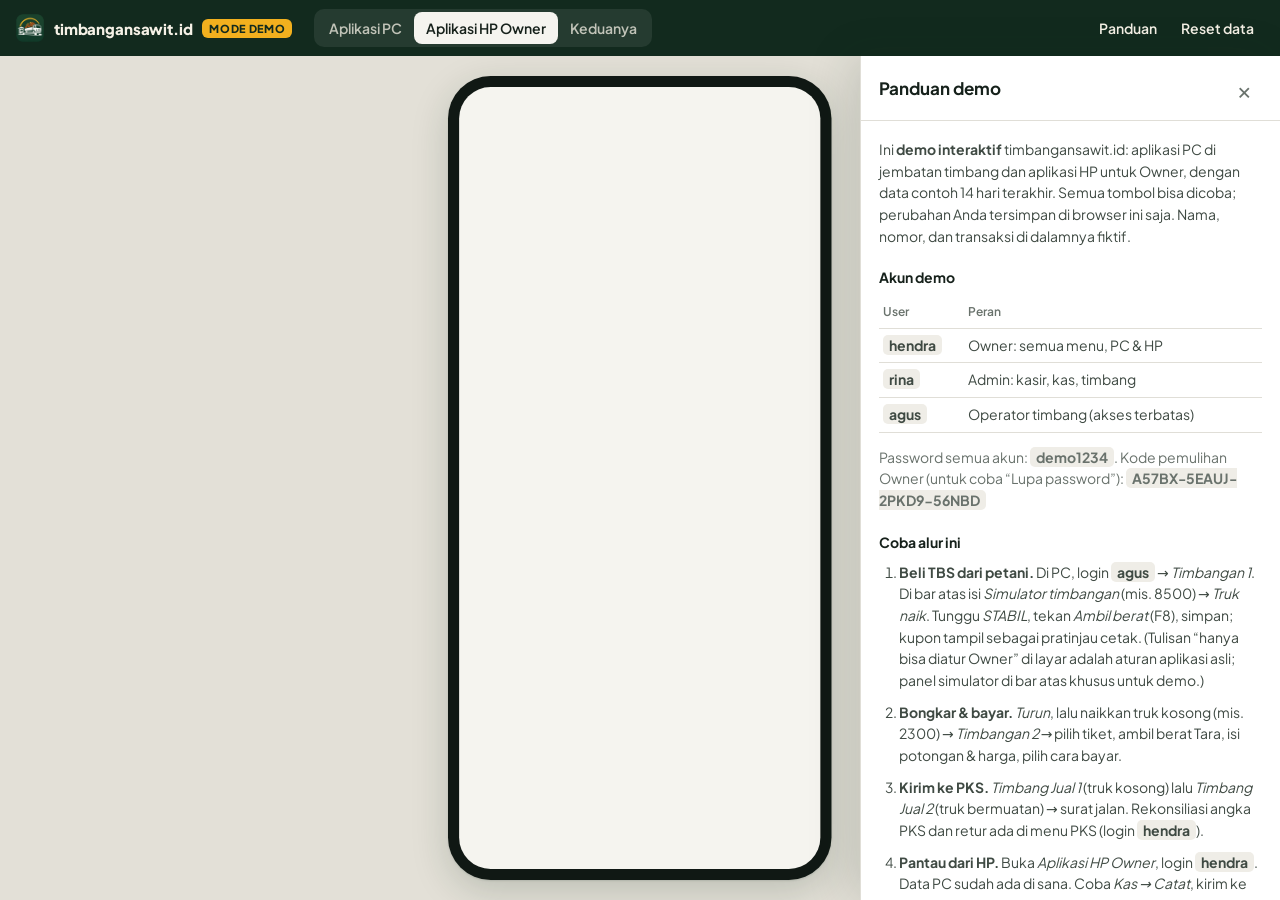
==== hp/index.html @ afcfa5c9 "Demo timbangansawit.id 2026-10-27" ====
<!doctype html>
<html lang="id">
  <head>
    <meta charset="UTF-8" />
    <meta name="robots" content="noindex, nofollow" />
    <meta name="viewport" content="width=device-width, initial-scale=1, viewport-fit=cover" />
    <meta name="theme-color" content="#173f2d" />
    <meta name="description" content="Pantau & kelola RAM sawit dari HP" />
    <link rel="icon" href="./favicon.ico" />
    <link rel="apple-touch-icon" href="./apple-touch-icon.png" />
    <title>timbangansawit.id</title>
    <script src="./demo-fetch.js"></script>
    <script type="module" crossorigin src="./assets/index-B5-4SYoN.js"></script>
    <link rel="stylesheet" crossorigin href="./assets/index-CXSutn9U.css">
  </head>
  <body>
    <div id="root"></div>
  </body>
</html>
---- hp/assets/index-CXSutn9U.css ----
@font-face{font-family:Plus Jakarta Sans;font-style:normal;font-display:swap;font-weight:400;src:url([data-uri]) format("woff2"),url([data-uri]) format("woff");unicode-range:U+0460-052F,U+1C80-1C8A,U+20B4,U+2DE0-2DFF,U+A640-A69F,U+FE2E-FE2F}@font-face{font-family:Plus Jakarta Sans;font-style:normal;font-display:swap;font-weight:400;src:url(./plus-jakarta-sans-vietnamese-400-normal-Cg2kxhWu.woff2) format("woff2"),url(./plus-jakarta-sans-vietnamese-400-normal-B8TCSmUq.woff) format("woff");unicode-range:U+0102-0103,U+0110-0111,U+0128-0129,U+0168-0169,U+01A0-01A1,U+01AF-01B0,U+0300-0301,U+0303-0304,U+0308-0309,U+0323,U+0329,U+1EA0-1EF9,U+20AB}@font-face{font-family:Plus Jakarta Sans;font-style:normal;font-display:swap;font-weight:400;src:url(./plus-jakarta-sans-latin-ext-400-normal-D127hM_v.woff2) format("woff2"),url(./plus-jakarta-sans-latin-ext-400-normal-2ppkqaOR.woff) format("woff");unicode-range:U+0100-02BA,U+02BD-02C5,U+02C7-02CC,U+02CE-02D7,U+02DD-02FF,U+0304,U+0308,U+0329,U+1D00-1DBF,U+1E00-1E9F,U+1EF2-1EFF,U+2020,U+20A0-20AB,U+20AD-20C0,U+2113,U+2C60-2C7F,U+A720-A7FF}@font-face{font-family:Plus Jakarta Sans;font-style:normal;font-display:swap;font-weight:400;src:url(./plus-jakarta-sans-latin-400-normal-Dhut76fR.woff2) format("woff2"),url(./plus-jakarta-sans-latin-400-normal-BDKaGhyp.woff) format("woff");unicode-range:U+0000-00FF,U+0131,U+0152-0153,U+02BB-02BC,U+02C6,U+02DA,U+02DC,U+0304,U+0308,U+0329,U+2000-206F,U+20AC,U+2122,U+2191,U+2193,U+2212,U+2215,U+FEFF,U+FFFD}@font-face{font-family:Plus Jakarta Sans;font-style:normal;font-display:swap;font-weight:500;src:url([data-uri]) format("woff2"),url([data-uri]) format("woff");unicode-range:U+0460-052F,U+1C80-1C8A,U+20B4,U+2DE0-2DFF,U+A640-A69F,U+FE2E-FE2F}@font-face{font-family:Plus Jakarta Sans;font-style:normal;font-display:swap;font-weight:500;src:url(./plus-jakarta-sans-vietnamese-500-normal-DiU8zqi-.woff2) format("woff2"),url(./plus-jakarta-sans-vietnamese-500-normal-CvE5C8T-.woff) format("woff");unicode-range:U+0102-0103,U+0110-0111,U+0128-0129,U+0168-0169,U+01A0-01A1,U+01AF-01B0,U+0300-0301,U+0303-0304,U+0308-0309,U+0323,U+0329,U+1EA0-1EF9,U+20AB}@font-face{font-family:Plus Jakarta Sans;font-style:normal;font-display:swap;font-weight:500;src:url(./plus-jakarta-sans-latin-ext-500-normal-9VZagAe1.woff2) format("woff2"),url(./plus-jakarta-sans-latin-ext-500-normal-CqEEAICU.woff) format("woff");unicode-range:U+0100-02BA,U+02BD-02C5,U+02C7-02CC,U+02CE-02D7,U+02DD-02FF,U+0304,U+0308,U+0329,U+1D00-1DBF,U+1E00-1E9F,U+1EF2-1EFF,U+2020,U+20A0-20AB,U+20AD-20C0,U+2113,U+2C60-2C7F,U+A720-A7FF}@font-face{font-family:Plus Jakarta Sans;font-style:normal;font-display:swap;font-weight:500;src:url(./plus-jakarta-sans-latin-500-normal-Bf-nb4oT.woff2) format("woff2"),url(./plus-jakarta-sans-latin-500-normal-DYtqi0QS.woff) format("woff");unicode-range:U+0000-00FF,U+0131,U+0152-0153,U+02BB-02BC,U+02C6,U+02DA,U+02DC,U+0304,U+0308,U+0329,U+2000-206F,U+20AC,U+2122,U+2191,U+2193,U+2212,U+2215,U+FEFF,U+FFFD}@font-face{font-family:Plus Jakarta Sans;font-style:normal;font-display:swap;font-weight:600;src:url([data-uri]) format("woff2"),url([data-uri]) format("woff");unicode-range:U+0460-052F,U+1C80-1C8A,U+20B4,U+2DE0-2DFF,U+A640-A69F,U+FE2E-FE2F}@font-face{font-family:Plus Jakarta Sans;font-style:normal;font-display:swap;font-weight:600;src:url(./plus-jakarta-sans-vietnamese-600-normal-Y4VTTRme.woff2) format("woff2"),url(./plus-jakarta-sans-vietnamese-600-normal-5YsyKbU1.woff) format("woff");unicode-range:U+0102-0103,U+0110-0111,U+0128-0129,U+0168-0169,U+01A0-01A1,U+01AF-01B0,U+0300-0301,U+0303-0304,U+0308-0309,U+0323,U+0329,U+1EA0-1EF9,U+20AB}@font-face{font-family:Plus Jakarta Sans;font-style:normal;font-display:swap;font-weight:600;src:url(./plus-jakarta-sans-latin-ext-600-normal-DQgPU_Cg.woff2) format("woff2"),url(./plus-jakarta-sans-latin-ext-600-normal-B0WRRYJ1.woff) format("woff");unicode-range:U+0100-02BA,U+02BD-02C5,U+02C7-02CC,U+02CE-02D7,U+02DD-02FF,U+0304,U+0308,U+0329,U+1D00-1DBF,U+1E00-1E9F,U+1EF2-1EFF,U+2020,U+20A0-20AB,U+20AD-20C0,U+2113,U+2C60-2C7F,U+A720-A7FF}@font-face{font-family:Plus Jakarta Sans;font-style:normal;font-display:swap;font-weight:600;src:url(./plus-jakarta-sans-latin-600-normal-DLTa1BUW.woff2) format("woff2"),url(./plus-jakarta-sans-latin-600-normal-BR_Ojra4.woff) format("woff");unicode-range:U+0000-00FF,U+0131,U+0152-0153,U+02BB-02BC,U+02C6,U+02DA,U+02DC,U+0304,U+0308,U+0329,U+2000-206F,U+20AC,U+2122,U+2191,U+2193,U+2212,U+2215,U+FEFF,U+FFFD}@font-face{font-family:Plus Jakarta Sans;font-style:normal;font-display:swap;font-weight:700;src:url([data-uri]) format("woff2"),url([data-uri]) format("woff");unicode-range:U+0460-052F,U+1C80-1C8A,U+20B4,U+2DE0-2DFF,U+A640-A69F,U+FE2E-FE2F}@font-face{font-family:Plus Jakarta Sans;font-style:normal;font-display:swap;font-weight:700;src:url(./plus-jakarta-sans-vietnamese-700-normal-CV6qDkkj.woff2) format("woff2"),url(./plus-jakarta-sans-vietnamese-700-normal-BCh_uG_5.woff) format("woff");unicode-range:U+0102-0103,U+0110-0111,U+0128-0129,U+0168-0169,U+01A0-01A1,U+01AF-01B0,U+0300-0301,U+0303-0304,U+0308-0309,U+0323,U+0329,U+1EA0-1EF9,U+20AB}@font-face{font-family:Plus Jakarta Sans;font-style:normal;font-display:swap;font-weight:700;src:url(./plus-jakarta-sans-latin-ext-700-normal-BajbvANd.woff2) format("woff2"),url(./plus-jakarta-sans-latin-ext-700-normal-8-d-IyIQ.woff) format("woff");unicode-range:U+0100-02BA,U+02BD-02C5,U+02C7-02CC,U+02CE-02D7,U+02DD-02FF,U+0304,U+0308,U+0329,U+1D00-1DBF,U+1E00-1E9F,U+1EF2-1EFF,U+2020,U+20A0-20AB,U+20AD-20C0,U+2113,U+2C60-2C7F,U+A720-A7FF}@font-face{font-family:Plus Jakarta Sans;font-style:normal;font-display:swap;font-weight:700;src:url(./plus-jakarta-sans-latin-700-normal-CfpNZvy6.woff2) format("woff2"),url(./plus-jakarta-sans-latin-700-normal-DqEcQeE5.woff) format("woff");unicode-range:U+0000-00FF,U+0131,U+0152-0153,U+02BB-02BC,U+02C6,U+02DA,U+02DC,U+0304,U+0308,U+0329,U+2000-206F,U+20AC,U+2122,U+2191,U+2193,U+2212,U+2215,U+FEFF,U+FFFD}@font-face{font-family:Plus Jakarta Sans;font-style:normal;font-display:swap;font-weight:800;src:url([data-uri]) format("woff2"),url([data-uri]) format("woff");unicode-range:U+0460-052F,U+1C80-1C8A,U+20B4,U+2DE0-2DFF,U+A640-A69F,U+FE2E-FE2F}@font-face{font-family:Plus Jakarta Sans;font-style:normal;font-display:swap;font-weight:800;src:url(./plus-jakarta-sans-vietnamese-800-normal-CxbopLd3.woff2) format("woff2"),url(./plus-jakarta-sans-vietnamese-800-normal-BkoGl_sr.woff) format("woff");unicode-range:U+0102-0103,U+0110-0111,U+0128-0129,U+0168-0169,U+01A0-01A1,U+01AF-01B0,U+0300-0301,U+0303-0304,U+0308-0309,U+0323,U+0329,U+1EA0-1EF9,U+20AB}@font-face{font-family:Plus Jakarta Sans;font-style:normal;font-display:swap;font-weight:800;src:url(./plus-jakarta-sans-latin-ext-800-normal-B6BjB2Ju.woff2) format("woff2"),url(./plus-jakarta-sans-latin-ext-800-normal-BPkb-LBK.woff) format("woff");unicode-range:U+0100-02BA,U+02BD-02C5,U+02C7-02CC,U+02CE-02D7,U+02DD-02FF,U+0304,U+0308,U+0329,U+1D00-1DBF,U+1E00-1E9F,U+1EF2-1EFF,U+2020,U+20A0-20AB,U+20AD-20C0,U+2113,U+2C60-2C7F,U+A720-A7FF}@font-face{font-family:Plus Jakarta Sans;font-style:normal;font-display:swap;font-weight:800;src:url(./plus-jakarta-sans-latin-800-normal-CusIZhrK.woff2) format("woff2"),url(./plus-jakarta-sans-latin-800-normal-BRNHt2w0.woff) format("woff");unicode-range:U+0000-00FF,U+0131,U+0152-0153,U+02BB-02BC,U+02C6,U+02DA,U+02DC,U+0304,U+0308,U+0329,U+2000-206F,U+20AC,U+2122,U+2191,U+2193,U+2212,U+2215,U+FEFF,U+FFFD}@layer properties{@supports (((-webkit-hyphens:none)) and (not (margin-trim:inline))) or ((-moz-orient:inline) and (not (color:rgb(from red r g b)))){*,:before,:after,::backdrop{--tw-translate-x:0;--tw-translate-y:0;--tw-translate-z:0;--tw-space-y-reverse:0;--tw-divide-y-reverse:0;--tw-border-style:solid;--tw-leading:initial;--tw-font-weight:initial;--tw-tracking:initial;--tw-shadow:0 0 #0000;--tw-shadow-color:initial;--tw-shadow-alpha:100%;--tw-inset-shadow:0 0 #0000;--tw-inset-shadow-color:initial;--tw-inset-shadow-alpha:100%;--tw-ring-color:initial;--tw-ring-shadow:0 0 #0000;--tw-inset-ring-color:initial;--tw-inset-ring-shadow:0 0 #0000;--tw-ring-inset:initial;--tw-ring-offset-width:0px;--tw-ring-offset-color:#fff;--tw-ring-offset-shadow:0 0 #0000;--tw-blur:initial;--tw-brightness:initial;--tw-contrast:initial;--tw-grayscale:initial;--tw-hue-rotate:initial;--tw-invert:initial;--tw-opacity:initial;--tw-saturate:initial;--tw-sepia:initial;--tw-drop-shadow:initial;--tw-drop-shadow-color:initial;--tw-drop-shadow-alpha:100%;--tw-drop-shadow-size:initial;--tw-duration:initial}}}@layer theme{:root,:host{--font-sans:"Plus Jakarta Sans", "Segoe UI", system-ui, sans-serif;--font-mono:"Plus Jakarta Sans", "Segoe UI", system-ui, sans-serif;--color-white:#fff;--spacing:.25rem;--container-md:28rem;--container-xl:36rem;--text-xs:12px;--text-xs--line-height:16px;--text-sm:13px;--text-sm--line-height:18px;--text-lg:18px;--text-lg--line-height:24px;--text-2xl:28px;--text-2xl--line-height:34px;--font-weight-normal:400;--font-weight-medium:500;--font-weight-semibold:600;--font-weight-bold:700;--font-weight-extrabold:800;--tracking-tight:-.025em;--radius-md:12px;--animate-spin:spin 1s linear infinite;--default-transition-duration:.15s;--default-transition-timing-function:cubic-bezier(.4, 0, .2, 1);--default-font-family:var(--font-sans);--default-mono-font-family:var(--font-mono);--color-paper:#f5f4ef;--color-surface:#fff;--color-sunken:#efede7;--color-field:#f8f7f3;--color-rule:#ecebe5;--color-rule-strong:#e0ded7;--color-ink:#16211b;--color-ink-2:#3f4a43;--color-ink-3:#69726c;--color-forest:#173f2d;--color-forest-deep:#122a1e;--color-action:#1d4b34;--color-action-hover:#163a28;--color-sun:#f2b01e;--color-focus:#2e7d4f;--color-tbs:#3fa36b;--color-tbs-ink:#1f6b43;--color-tbs-tint:#e6f1ea;--color-brd:#e8641e;--color-brd-ink:#b4500f;--color-brd-tint:#fdeee2;--color-pos:#1f7a48;--color-neg:#b42318;--color-warn:#8a5b00;--color-info:#2a5e9c;--color-pos-tint:#e6f1ea;--color-neg-tint:#fde8e6;--color-warn-tint:#fdf3d9;--color-info-tint:#e8eff8;--color-led-on:#a6f0b4;--color-led-warn:#f2b01e;--color-led-off:#f08a72;--color-mark-green:#0e3626;--color-mark-orange:#f48e16}}@layer base{*,:after,:before,::backdrop{box-sizing:border-box;border:0 solid;margin:0;padding:0}::file-selector-button{box-sizing:border-box;border:0 solid;margin:0;padding:0}html,:host{-webkit-text-size-adjust:100%;tab-size:4;line-height:1.5;font-family:var(--default-font-family,-apple-system, BlinkMacSystemFont, "Segoe UI", Roboto, "Helvetica Neue", "Noto Sans", Arial, sans-serif, "Apple Color Emoji", "Segoe UI Emoji", "Segoe UI Symbol", "Noto Color Emoji");font-feature-settings:var(--default-font-feature-settings,normal);font-variation-settings:var(--default-font-variation-settings,normal);-webkit-tap-highlight-color:transparent}hr{height:0;color:inherit;border-top-width:1px}abbr:where([title]){-webkit-text-decoration:underline dotted;text-decoration:underline dotted}h1,h2,h3,h4,h5,h6{font-size:inherit;font-weight:inherit}a{color:inherit;-webkit-text-decoration:inherit;text-decoration:inherit}b,strong{font-weight:bolder}code,kbd,samp,pre{font-family:var(--default-mono-font-family,ui-monospace, SFMono-Regular, Menlo, Monaco, Consolas, "Liberation Mono", "Courier New", monospace);font-feature-settings:var(--default-mono-font-feature-settings,normal);font-variation-settings:var(--default-mono-font-variation-settings,normal);font-size:1em}small{font-size:80%}sub,sup{vertical-align:baseline;font-size:75%;line-height:0;position:relative}sub{bottom:-.25em}sup{top:-.5em}table{text-indent:0;border-color:inherit;border-collapse:collapse}:-moz-focusring:where(:not(iframe)){outline:auto}progress{vertical-align:baseline}summary{display:list-item}ol,ul,menu{list-style:none}img,svg,video,canvas,audio,iframe,embed,object{vertical-align:middle;display:block}img,video{max-width:100%;height:auto}button,input,select,optgroup,textarea{font:inherit;font-feature-settings:inherit;font-variation-settings:inherit;letter-spacing:inherit;color:inherit;opacity:1;background-color:#0000;border-radius:0}::file-selector-button{font:inherit;font-feature-settings:inherit;font-variation-settings:inherit;letter-spacing:inherit;color:inherit;opacity:1;background-color:#0000;border-radius:0}:where(select:is([multiple],[size])) optgroup{font-weight:bolder}:where(select:is([multiple],[size])) optgroup option{padding-inline-start:20px}::file-selector-button{margin-inline-end:4px}::placeholder{opacity:1}@supports (not ((-webkit-appearance:-apple-pay-button))) or (contain-intrinsic-size:1px){::placeholder{color:currentColor}@supports (color:color-mix(in lab,red,red)){::placeholder{color:color-mix(in oklab,currentcolor 50%,transparent)}}}textarea{resize:vertical}::-webkit-search-decoration{-webkit-appearance:none}::-webkit-date-and-time-value{min-height:1lh;text-align:inherit}::-webkit-datetime-edit{display:inline-flex}::-webkit-datetime-edit-fields-wrapper{padding:0}::-webkit-datetime-edit{padding-block:0}::-webkit-datetime-edit-year-field{padding-block:0}::-webkit-datetime-edit-month-field{padding-block:0}::-webkit-datetime-edit-day-field{padding-block:0}::-webkit-datetime-edit-hour-field{padding-block:0}::-webkit-datetime-edit-minute-field{padding-block:0}::-webkit-datetime-edit-second-field{padding-block:0}::-webkit-datetime-edit-millisecond-field{padding-block:0}::-webkit-datetime-edit-meridiem-field{padding-block:0}::-webkit-calendar-picker-indicator{line-height:1}:-moz-ui-invalid{box-shadow:none}button,input:where([type=button],[type=reset],[type=submit]){appearance:button}::file-selector-button{appearance:button}::-webkit-inner-spin-button{height:auto}::-webkit-outer-spin-button{height:auto}[hidden]:where(:not([hidden=until-found])){display:none!important}}@layer components;@layer utilities{.pointer-events-auto{pointer-events:auto}.pointer-events-none{pointer-events:none}.absolute{position:absolute}.fixed{position:fixed}.relative{position:relative}.sticky{position:sticky}.inset-0{inset:0}.inset-x-0{inset-inline:0}.inset-x-3{inset-inline:calc(var(--spacing) * 3)}.inset-y-0{inset-block:0}.top-0{top:0}.top-1\/2{top:50%}.top-2{top:calc(var(--spacing) * 2)}.right-3{right:calc(var(--spacing) * 3)}.bottom-0{bottom:0}.bottom-20{bottom:calc(var(--spacing) * 20)}.left-0{left:0}.left-1\/2{left:50%}.left-3{left:calc(var(--spacing) * 3)}.left-8{left:calc(var(--spacing) * 8)}.z-20{z-index:20}.z-40{z-index:40}.z-50{z-index:50}.z-\[100\]{z-index:100}.col-span-2{grid-column:span 2/span 2}.-mx-1{margin-inline:calc(var(--spacing) * -1)}.-mx-4{margin-inline:calc(var(--spacing) * -4)}.mx-4{margin-inline:calc(var(--spacing) * 4)}.mx-auto{margin-inline:auto}.-mt-1{margin-top:calc(var(--spacing) * -1)}.mt-0\.5{margin-top:calc(var(--spacing) * .5)}.mt-1{margin-top:var(--spacing)}.mt-2{margin-top:calc(var(--spacing) * 2)}.mt-3{margin-top:calc(var(--spacing) * 3)}.mt-4{margin-top:calc(var(--spacing) * 4)}.mt-5{margin-top:calc(var(--spacing) * 5)}.mt-6{margin-top:calc(var(--spacing) * 6)}.mt-10{margin-top:calc(var(--spacing) * 10)}.mt-auto{margin-top:auto}.-mr-1{margin-right:calc(var(--spacing) * -1)}.-mr-2{margin-right:calc(var(--spacing) * -2)}.mb-2{margin-bottom:calc(var(--spacing) * 2)}.mb-3{margin-bottom:calc(var(--spacing) * 3)}.-ml-2{margin-left:calc(var(--spacing) * -2)}.ml-1{margin-left:var(--spacing)}.block{display:block}.flex{display:flex}.grid{display:grid}.hidden{display:none}.inline-flex{display:inline-flex}.size-1\.5{width:calc(var(--spacing) * 1.5);height:calc(var(--spacing) * 1.5)}.size-2{width:calc(var(--spacing) * 2);height:calc(var(--spacing) * 2)}.size-4{width:calc(var(--spacing) * 4);height:calc(var(--spacing) * 4)}.size-5{width:calc(var(--spacing) * 5);height:calc(var(--spacing) * 5)}.size-6{width:calc(var(--spacing) * 6);height:calc(var(--spacing) * 6)}.size-10{width:calc(var(--spacing) * 10);height:calc(var(--spacing) * 10)}.size-11{width:calc(var(--spacing) * 11);height:calc(var(--spacing) * 11)}.size-\[22px\]{width:22px;height:22px}.h-1{height:var(--spacing)}.h-2{height:calc(var(--spacing) * 2)}.h-8{height:calc(var(--spacing) * 8)}.h-9{height:calc(var(--spacing) * 9)}.h-10{height:calc(var(--spacing) * 10)}.h-11{height:calc(var(--spacing) * 11)}.h-12{height:calc(var(--spacing) * 12)}.h-\[22px\]{height:22px}.max-h-\[90vh\]{max-height:90vh}.min-h-11{min-height:calc(var(--spacing) * 11)}.min-h-14{min-height:calc(var(--spacing) * 14)}.min-h-16{min-height:calc(var(--spacing) * 16)}.min-h-20{min-height:calc(var(--spacing) * 20)}.min-h-\[64px\]{min-height:64px}.min-h-\[68px\]{min-height:68px}.min-h-full{min-height:100%}.w-10{width:calc(var(--spacing) * 10)}.w-14{width:calc(var(--spacing) * 14)}.w-20{width:calc(var(--spacing) * 20)}.w-\[3px\]{width:3px}.w-full{width:100%}.max-w-md{max-width:var(--container-md)}.max-w-xl{max-width:var(--container-xl)}.min-w-0{min-width:0}.flex-1{flex:1}.shrink-0{flex-shrink:0}.-translate-x-1\/2{--tw-translate-x: -50% ;translate:var(--tw-translate-x) var(--tw-translate-y)}.-translate-y-1\/2{--tw-translate-y: -50% ;translate:var(--tw-translate-x) var(--tw-translate-y)}.animate-spin{animation:var(--animate-spin)}.grid-cols-2{grid-template-columns:repeat(2,minmax(0,1fr))}.grid-cols-5{grid-template-columns:repeat(5,minmax(0,1fr))}.flex-col{flex-direction:column}.flex-wrap{flex-wrap:wrap}.place-items-center{place-items:center}.items-baseline{align-items:baseline}.items-center{align-items:center}.items-end{align-items:flex-end}.justify-between{justify-content:space-between}.justify-center{justify-content:center}.justify-end{justify-content:flex-end}.gap-0\.5{gap:calc(var(--spacing) * .5)}.gap-1{gap:var(--spacing)}.gap-1\.5{gap:calc(var(--spacing) * 1.5)}.gap-2{gap:calc(var(--spacing) * 2)}.gap-2\.5{gap:calc(var(--spacing) * 2.5)}.gap-3{gap:calc(var(--spacing) * 3)}.gap-3\.5{gap:calc(var(--spacing) * 3.5)}.gap-4{gap:calc(var(--spacing) * 4)}:where(.space-y-2>:not(:last-child)){--tw-space-y-reverse:0;margin-block-start:calc(calc(var(--spacing) * 2) * var(--tw-space-y-reverse));margin-block-end:calc(calc(var(--spacing) * 2) * calc(1 - var(--tw-space-y-reverse)))}:where(.space-y-3>:not(:last-child)){--tw-space-y-reverse:0;margin-block-start:calc(calc(var(--spacing) * 3) * var(--tw-space-y-reverse));margin-block-end:calc(calc(var(--spacing) * 3) * calc(1 - var(--tw-space-y-reverse)))}:where(.space-y-5>:not(:last-child)){--tw-space-y-reverse:0;margin-block-start:calc(calc(var(--spacing) * 5) * var(--tw-space-y-reverse));margin-block-end:calc(calc(var(--spacing) * 5) * calc(1 - var(--tw-space-y-reverse)))}:where(.divide-y>:not(:last-child)){--tw-divide-y-reverse:0;border-bottom-style:var(--tw-border-style);border-top-style:var(--tw-border-style);border-top-width:calc(1px * var(--tw-divide-y-reverse));border-bottom-width:calc(1px * calc(1 - var(--tw-divide-y-reverse)))}:where(.divide-rule>:not(:last-child)){border-color:var(--color-rule)}.truncate{text-overflow:ellipsis;white-space:nowrap;overflow:hidden}.overflow-hidden{overflow:hidden}.overflow-x-auto{overflow-x:auto}.overflow-y-auto{overflow-y:auto}.rounded-\[8px\]{border-radius:8px}.rounded-\[10px\]{border-radius:10px}.rounded-\[11px\]{border-radius:11px}.rounded-\[12px\]{border-radius:12px}.rounded-\[13px\]{border-radius:13px}.rounded-\[14px\]{border-radius:14px}.rounded-\[16px\]{border-radius:16px}.rounded-\[18px\]{border-radius:18px}.rounded-\[20px\]{border-radius:20px}.rounded-\[24px\]{border-radius:24px}.rounded-full{border-radius:3.40282e38px}.rounded-md{border-radius:var(--radius-md)}.rounded-t-\[26px\]{border-top-left-radius:26px;border-top-right-radius:26px}.border{border-style:var(--tw-border-style);border-width:1px}.border-y{border-block-style:var(--tw-border-style);border-block-width:1px}.border-t{border-top-style:var(--tw-border-style);border-top-width:1px}.border-b{border-bottom-style:var(--tw-border-style);border-bottom-width:1px}.border-rule{border-color:var(--color-rule)}.border-rule-strong{border-color:var(--color-rule-strong)}.border-white\/10{border-color:#ffffff1a}@supports (color:color-mix(in lab,red,red)){.border-white\/10{border-color:color-mix(in oklab,var(--color-white) 10%,transparent)}}.bg-action{background-color:var(--color-action)}.bg-brd{background-color:var(--color-brd)}.bg-brd-tint{background-color:var(--color-brd-tint)}.bg-field{background-color:var(--color-field)}.bg-forest{background-color:var(--color-forest)}.bg-forest-deep\/45{background-color:#122a1e73}@supports (color:color-mix(in lab,red,red)){.bg-forest-deep\/45{background-color:color-mix(in oklab,var(--color-forest-deep) 45%,transparent)}}.bg-info-tint{background-color:var(--color-info-tint)}.bg-ink{background-color:var(--color-ink)}.bg-ink\/15{background-color:#16211b26}@supports (color:color-mix(in lab,red,red)){.bg-ink\/15{background-color:color-mix(in oklab,var(--color-ink) 15%,transparent)}}.bg-led-off{background-color:var(--color-led-off)}.bg-led-on{background-color:var(--color-led-on)}.bg-led-warn{background-color:var(--color-led-warn)}.bg-neg{background-color:var(--color-neg)}.bg-neg-tint{background-color:var(--color-neg-tint)}.bg-paper{background-color:var(--color-paper)}.bg-pos-tint{background-color:var(--color-pos-tint)}.bg-sun{background-color:var(--color-sun)}.bg-sun\/20{background-color:#f2b01e33}@supports (color:color-mix(in lab,red,red)){.bg-sun\/20{background-color:color-mix(in oklab,var(--color-sun) 20%,transparent)}}.bg-sunken{background-color:var(--color-sunken)}.bg-surface{background-color:var(--color-surface)}.bg-tbs{background-color:var(--color-tbs)}.bg-tbs-tint{background-color:var(--color-tbs-tint)}.bg-transparent{background-color:#0000}.bg-warn-tint{background-color:var(--color-warn-tint)}.bg-white\/10{background-color:#ffffff1a}@supports (color:color-mix(in lab,red,red)){.bg-white\/10{background-color:color-mix(in oklab,var(--color-white) 10%,transparent)}}.bg-white\/50{background-color:#ffffff80}@supports (color:color-mix(in lab,red,red)){.bg-white\/50{background-color:color-mix(in oklab,var(--color-white) 50%,transparent)}}.bg-white\/\[\.12\]{background-color:#ffffff1f}@supports (color:color-mix(in lab,red,red)){.bg-white\/\[\.12\]{background-color:color-mix(in oklab,var(--color-white) 12%,transparent)}}.p-1{padding:var(--spacing)}.p-4{padding:calc(var(--spacing) * 4)}.px-1{padding-inline:var(--spacing)}.px-2{padding-inline:calc(var(--spacing) * 2)}.px-2\.5{padding-inline:calc(var(--spacing) * 2.5)}.px-3{padding-inline:calc(var(--spacing) * 3)}.px-3\.5{padding-inline:calc(var(--spacing) * 3.5)}.px-4{padding-inline:calc(var(--spacing) * 4)}.px-5{padding-inline:calc(var(--spacing) * 5)}.px-6{padding-inline:calc(var(--spacing) * 6)}.py-1{padding-block:var(--spacing)}.py-1\.5{padding-block:calc(var(--spacing) * 1.5)}.py-2{padding-block:calc(var(--spacing) * 2)}.py-2\.5{padding-block:calc(var(--spacing) * 2.5)}.py-3{padding-block:calc(var(--spacing) * 3)}.py-3\.5{padding-block:calc(var(--spacing) * 3.5)}.py-8{padding-block:calc(var(--spacing) * 8)}.py-12{padding-block:calc(var(--spacing) * 12)}.pt-2{padding-top:calc(var(--spacing) * 2)}.pt-3{padding-top:calc(var(--spacing) * 3)}.pt-4{padding-top:calc(var(--spacing) * 4)}.pt-5{padding-top:calc(var(--spacing) * 5)}.pt-6{padding-top:calc(var(--spacing) * 6)}.pt-7{padding-top:calc(var(--spacing) * 7)}.pt-10{padding-top:calc(var(--spacing) * 10)}.pt-14{padding-top:calc(var(--spacing) * 14)}.pr-2{padding-right:calc(var(--spacing) * 2)}.pr-3{padding-right:calc(var(--spacing) * 3)}.pr-4{padding-right:calc(var(--spacing) * 4)}.pr-10{padding-right:calc(var(--spacing) * 10)}.pb-2{padding-bottom:calc(var(--spacing) * 2)}.pb-3{padding-bottom:calc(var(--spacing) * 3)}.pb-4{padding-bottom:calc(var(--spacing) * 4)}.pb-5{padding-bottom:calc(var(--spacing) * 5)}.pb-6{padding-bottom:calc(var(--spacing) * 6)}.pb-8{padding-bottom:calc(var(--spacing) * 8)}.pb-24{padding-bottom:calc(var(--spacing) * 24)}.pl-0\.5{padding-left:calc(var(--spacing) * .5)}.pl-4{padding-left:calc(var(--spacing) * 4)}.pl-5{padding-left:calc(var(--spacing) * 5)}.pl-10{padding-left:calc(var(--spacing) * 10)}.pl-11{padding-left:calc(var(--spacing) * 11)}.text-center{text-align:center}.text-left{text-align:left}.text-right{text-align:right}.text-2xl{font-size:var(--text-2xl);line-height:var(--tw-leading,var(--text-2xl--line-height))}.text-lg{font-size:var(--text-lg);line-height:var(--tw-leading,var(--text-lg--line-height))}.text-sm{font-size:var(--text-sm);line-height:var(--tw-leading,var(--text-sm--line-height))}.text-xs{font-size:var(--text-xs);line-height:var(--tw-leading,var(--text-xs--line-height))}.text-\[11\.5px\]{font-size:11.5px}.text-\[11px\]{font-size:11px}.text-\[12\.5px\]{font-size:12.5px}.text-\[12px\]{font-size:12px}.text-\[13px\]{font-size:13px}.text-\[14px\]{font-size:14px}.text-\[15px\]{font-size:15px}.text-\[16px\]{font-size:16px}.text-\[17px\]{font-size:17px}.text-\[18px\]{font-size:18px}.text-\[19px\]{font-size:19px}.text-\[20px\]{font-size:20px}.text-\[21px\]{font-size:21px}.text-\[28px\]{font-size:28px}.text-\[32px\]{font-size:32px}.text-\[34px\]{font-size:34px}.leading-5{--tw-leading:calc(var(--spacing) * 5);line-height:calc(var(--spacing) * 5)}.leading-6{--tw-leading:calc(var(--spacing) * 6);line-height:calc(var(--spacing) * 6)}.leading-7{--tw-leading:calc(var(--spacing) * 7);line-height:calc(var(--spacing) * 7)}.leading-9{--tw-leading:calc(var(--spacing) * 9);line-height:calc(var(--spacing) * 9)}.leading-10{--tw-leading:calc(var(--spacing) * 10);line-height:calc(var(--spacing) * 10)}.font-bold{--tw-font-weight:var(--font-weight-bold);font-weight:var(--font-weight-bold)}.font-extrabold{--tw-font-weight:var(--font-weight-extrabold);font-weight:var(--font-weight-extrabold)}.font-medium{--tw-font-weight:var(--font-weight-medium);font-weight:var(--font-weight-medium)}.font-semibold{--tw-font-weight:var(--font-weight-semibold);font-weight:var(--font-weight-semibold)}.tracking-\[-0\.02em\]{--tw-tracking:-.02em;letter-spacing:-.02em}.tracking-\[-0\.03em\]{--tw-tracking:-.03em;letter-spacing:-.03em}.tracking-tight{--tw-tracking:var(--tracking-tight);letter-spacing:var(--tracking-tight)}.text-pretty{text-wrap:pretty}.whitespace-normal{white-space:normal}.whitespace-nowrap{white-space:nowrap}.text-action{color:var(--color-action)}.text-brd-ink{color:var(--color-brd-ink)}.text-forest{color:var(--color-forest)}.text-info{color:var(--color-info)}.text-ink{color:var(--color-ink)}.text-ink-2{color:var(--color-ink-2)}.text-ink-3{color:var(--color-ink-3)}.text-ink-3\/70{color:#69726cb3}@supports (color:color-mix(in lab,red,red)){.text-ink-3\/70{color:color-mix(in oklab,var(--color-ink-3) 70%,transparent)}}.text-led-off{color:var(--color-led-off)}.text-mark-green{color:var(--color-mark-green)}.text-mark-orange{color:var(--color-mark-orange)}.text-neg{color:var(--color-neg)}.text-pos{color:var(--color-pos)}.text-sun{color:var(--color-sun)}.text-tbs-ink{color:var(--color-tbs-ink)}.text-warn{color:var(--color-warn)}.text-white{color:var(--color-white)}.text-white\/60{color:#fff9}@supports (color:color-mix(in lab,red,red)){.text-white\/60{color:color-mix(in oklab,var(--color-white) 60%,transparent)}}.text-white\/70{color:#ffffffb3}@supports (color:color-mix(in lab,red,red)){.text-white\/70{color:color-mix(in oklab,var(--color-white) 70%,transparent)}}.text-white\/80{color:#fffc}@supports (color:color-mix(in lab,red,red)){.text-white\/80{color:color-mix(in oklab,var(--color-white) 80%,transparent)}}.text-white\/85{color:#ffffffd9}@supports (color:color-mix(in lab,red,red)){.text-white\/85{color:color-mix(in oklab,var(--color-white) 85%,transparent)}}.underline{text-decoration-line:underline}.accent-\[var\(--color-action\)\]{accent-color:var(--color-action)}.opacity-55{opacity:.55}.shadow-\[0_-1px_0_rgb\(16_24_20\/0\.06\)\,0_-8px_24px_-12px_rgb\(16_24_20\/0\.12\)\]{--tw-shadow:0 -1px 0 var(--tw-shadow-color,#1018140f), 0 -8px 24px -12px var(--tw-shadow-color,#1018141f);box-shadow:var(--tw-inset-shadow),var(--tw-inset-ring-shadow),var(--tw-ring-offset-shadow),var(--tw-ring-shadow),var(--tw-shadow)}.shadow-card{--tw-shadow:0 1px 2px var(--tw-shadow-color,#1018140a), 0 6px 20px -10px var(--tw-shadow-color,#1018141f);box-shadow:var(--tw-inset-shadow),var(--tw-inset-ring-shadow),var(--tw-ring-offset-shadow),var(--tw-ring-shadow),var(--tw-shadow)}.shadow-float{--tw-shadow:0 12px 32px -10px var(--tw-shadow-color,#10181447), 0 0 0 1px var(--tw-shadow-color,#1018140a);box-shadow:var(--tw-inset-shadow),var(--tw-inset-ring-shadow),var(--tw-ring-offset-shadow),var(--tw-ring-shadow),var(--tw-shadow)}.shadow-soft{--tw-shadow:0 1px 2px var(--tw-shadow-color,#1018140f);box-shadow:var(--tw-inset-shadow),var(--tw-inset-ring-shadow),var(--tw-ring-offset-shadow),var(--tw-ring-shadow),var(--tw-shadow)}.ring-1{--tw-ring-shadow:var(--tw-ring-inset,) 0 0 0 calc(1px + var(--tw-ring-offset-width)) var(--tw-ring-color,currentcolor);box-shadow:var(--tw-inset-shadow),var(--tw-inset-ring-shadow),var(--tw-ring-offset-shadow),var(--tw-ring-shadow),var(--tw-shadow)}.ring-rule-strong{--tw-ring-color:var(--color-rule-strong)}.ring-warn\/25{--tw-ring-color:#8a5b0040}@supports (color:color-mix(in lab,red,red)){.ring-warn\/25{--tw-ring-color:color-mix(in oklab, var(--color-warn) 25%, transparent)}}.ring-white\/10{--tw-ring-color:#ffffff1a}@supports (color:color-mix(in lab,red,red)){.ring-white\/10{--tw-ring-color:color-mix(in oklab, var(--color-white) 10%, transparent)}}.filter{filter:var(--tw-blur,) var(--tw-brightness,) var(--tw-contrast,) var(--tw-grayscale,) var(--tw-hue-rotate,) var(--tw-invert,) var(--tw-saturate,) var(--tw-sepia,) var(--tw-drop-shadow,)}.transition-all{transition-property:all;transition-timing-function:var(--tw-ease,var(--default-transition-timing-function));transition-duration:var(--tw-duration,var(--default-transition-duration))}.transition-colors{transition-property:color,background-color,border-color,outline-color,text-decoration-color,fill,stroke,--tw-gradient-from,--tw-gradient-via,--tw-gradient-to;transition-timing-function:var(--tw-ease,var(--default-transition-timing-function));transition-duration:var(--tw-duration,var(--default-transition-duration))}.duration-150{--tw-duration:.15s;transition-duration:.15s}.ring-inset{--tw-ring-inset:inset}.placeholder\:font-normal::placeholder{--tw-font-weight:var(--font-weight-normal);font-weight:var(--font-weight-normal)}.placeholder\:text-ink-3::placeholder{color:var(--color-ink-3)}.first\:mt-0:first-child{margin-top:0}.last\:border-b-0:last-child{border-bottom-style:var(--tw-border-style);border-bottom-width:0}.focus\:border-action:focus{border-color:var(--color-action)}.focus\:bg-surface:focus{background-color:var(--color-surface)}.focus\:shadow-\[0_0_0_4px_rgb\(29_75_52\/0\.12\)\]:focus{--tw-shadow:0 0 0 4px var(--tw-shadow-color,#1d4b341f);box-shadow:var(--tw-inset-shadow),var(--tw-inset-ring-shadow),var(--tw-ring-offset-shadow),var(--tw-ring-shadow),var(--tw-shadow)}.focus\:outline-none:focus{--tw-outline-style:none;outline-style:none}.active\:bg-action-hover:active{background-color:var(--color-action-hover)}.active\:bg-field:active{background-color:var(--color-field)}.active\:bg-sunken:active{background-color:var(--color-sunken)}.active\:bg-white\/20:active{background-color:#fff3}@supports (color:color-mix(in lab,red,red)){.active\:bg-white\/20:active{background-color:color-mix(in oklab,var(--color-white) 20%,transparent)}}.active\:brightness-95:active{--tw-brightness:brightness(95%);filter:var(--tw-blur,) var(--tw-brightness,) var(--tw-contrast,) var(--tw-grayscale,) var(--tw-hue-rotate,) var(--tw-invert,) var(--tw-saturate,) var(--tw-sepia,) var(--tw-drop-shadow,)}.disabled\:bg-sunken:disabled{background-color:var(--color-sunken)}.disabled\:text-ink-3:disabled{color:var(--color-ink-3)}.disabled\:shadow-none:disabled{--tw-shadow:0 0 #0000;box-shadow:var(--tw-inset-shadow),var(--tw-inset-ring-shadow),var(--tw-ring-offset-shadow),var(--tw-ring-shadow),var(--tw-shadow)}.disabled\:ring-0:disabled{--tw-ring-shadow:var(--tw-ring-inset,) 0 0 0 calc(0px + var(--tw-ring-offset-width)) var(--tw-ring-color,currentcolor);box-shadow:var(--tw-inset-shadow),var(--tw-inset-ring-shadow),var(--tw-ring-offset-shadow),var(--tw-ring-shadow),var(--tw-shadow)}}html,body,#root{min-height:100%}body{background:var(--color-paper);color:var(--color-ink);font-family:var(--font-sans);-webkit-font-smoothing:antialiased;-webkit-tap-highlight-color:transparent;overscroll-behavior-y:none;font-size:16px;line-height:24px}:focus-visible{outline:2px solid var(--color-focus);outline-offset:2px}.num{font-variant-numeric:tabular-nums;text-align:right;white-space:nowrap}.figure{font-variant-numeric:tabular-nums;letter-spacing:-.01em}.mono{font-variant-numeric:tabular-nums;letter-spacing:.02em;white-space:nowrap}h1,h2,h3{letter-spacing:-.02em}.safe-bottom{padding-bottom:env(safe-area-inset-bottom)}.safe-top{padding-top:env(safe-area-inset-top)}@keyframes blink{50%{opacity:.25}}.animate-blink{animation:1s step-end infinite blink}.no-scrollbar{scrollbar-width:none}.no-scrollbar::-webkit-scrollbar{display:none}@property --tw-translate-x{syntax:"*";inherits:false;initial-value:0}@property --tw-translate-y{syntax:"*";inherits:false;initial-value:0}@property --tw-translate-z{syntax:"*";inherits:false;initial-value:0}@property --tw-space-y-reverse{syntax:"*";inherits:false;initial-value:0}@property --tw-divide-y-reverse{syntax:"*";inherits:false;initial-value:0}@property --tw-border-style{syntax:"*";inherits:false;initial-value:solid}@property --tw-leading{syntax:"*";inherits:false}@property --tw-font-weight{syntax:"*";inherits:false}@property --tw-tracking{syntax:"*";inherits:false}@property --tw-shadow{syntax:"*";inherits:false;initial-value:0 0 #0000}@property --tw-shadow-color{syntax:"*";inherits:false}@property --tw-shadow-alpha{syntax:"<percentage>";inherits:false;initial-value:100%}@property --tw-inset-shadow{syntax:"*";inherits:false;initial-value:0 0 #0000}@property --tw-inset-shadow-color{syntax:"*";inherits:false}@property --tw-inset-shadow-alpha{syntax:"<percentage>";inherits:false;initial-value:100%}@property --tw-ring-color{syntax:"*";inherits:false}@property --tw-ring-shadow{syntax:"*";inherits:false;initial-value:0 0 #0000}@property --tw-inset-ring-color{syntax:"*";inherits:false}@property --tw-inset-ring-shadow{syntax:"*";inherits:false;initial-value:0 0 #0000}@property --tw-ring-inset{syntax:"*";inherits:false}@property --tw-ring-offset-width{syntax:"<length>";inherits:false;initial-value:0}@property --tw-ring-offset-color{syntax:"*";inherits:false;initial-value:#fff}@property --tw-ring-offset-shadow{syntax:"*";inherits:false;initial-value:0 0 #0000}@property --tw-blur{syntax:"*";inherits:false}@property --tw-brightness{syntax:"*";inherits:false}@property --tw-contrast{syntax:"*";inherits:false}@property --tw-grayscale{syntax:"*";inherits:false}@property --tw-hue-rotate{syntax:"*";inherits:false}@property --tw-invert{syntax:"*";inherits:false}@property --tw-opacity{syntax:"*";inherits:false}@property --tw-saturate{syntax:"*";inherits:false}@property --tw-sepia{syntax:"*";inherits:false}@property --tw-drop-shadow{syntax:"*";inherits:false}@property --tw-drop-shadow-color{syntax:"*";inherits:false}@property --tw-drop-shadow-alpha{syntax:"<percentage>";inherits:false;initial-value:100%}@property --tw-drop-shadow-size{syntax:"*";inherits:false}@property --tw-duration{syntax:"*";inherits:false}@keyframes spin{to{transform:rotate(360deg)}}
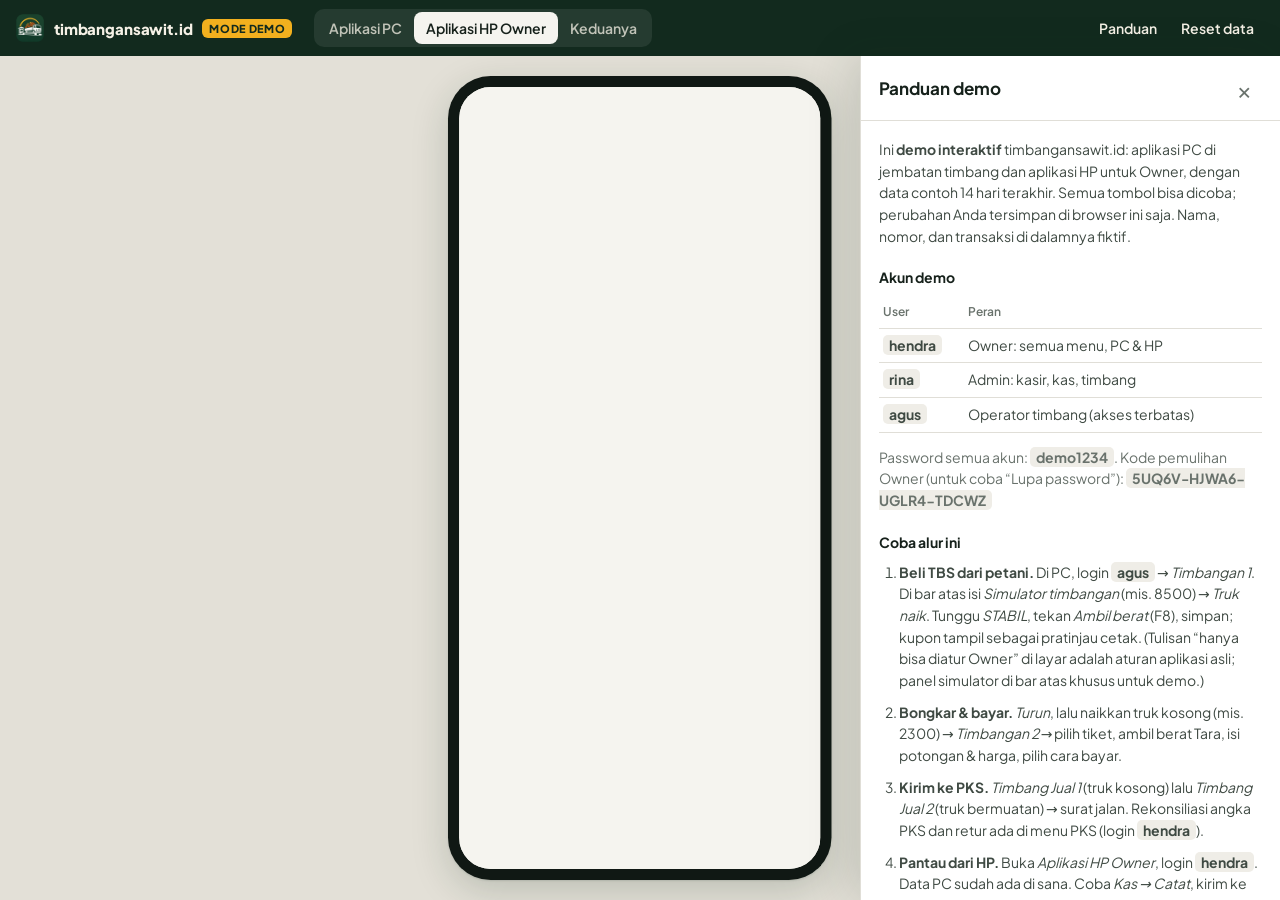
==== commit b86e3559: "Demo: berat persis per 1 kg, isian desimal ditandai" ====
--- a/hp/index.html
+++ b/hp/index.html
@@ -10,8 +10,8 @@
     <link rel="apple-touch-icon" href="./apple-touch-icon.png" />
     <title>timbangansawit.id</title>
     <script src="./demo-fetch.js"></script>
-    <script type="module" crossorigin src="./assets/index-B5-4SYoN.js"></script>
-    <link rel="stylesheet" crossorigin href="./assets/index-CXSutn9U.css">
+    <script type="module" crossorigin src="./assets/index-Da_XVr15.js"></script>
+    <link rel="stylesheet" crossorigin href="./assets/index-CDjdJrdo.css">
   </head>
   <body>
     <div id="root"></div>
--- a/hp/assets/index-CDjdJrdo.css
+++ b/hp/assets/index-CDjdJrdo.css
@@ -0,0 +1 @@
+@font-face{font-family:Plus Jakarta Sans;font-style:normal;font-display:swap;font-weight:400;src:url([data-uri]) format("woff2"),url([data-uri]) format("woff");unicode-range:U+0460-052F,U+1C80-1C8A,U+20B4,U+2DE0-2DFF,U+A640-A69F,U+FE2E-FE2F}@font-face{font-family:Plus Jakarta Sans;font-style:normal;font-display:swap;font-weight:400;src:url(./plus-jakarta-sans-vietnamese-400-normal-Cg2kxhWu.woff2) format("woff2"),url(./plus-jakarta-sans-vietnamese-400-normal-B8TCSmUq.woff) format("woff");unicode-range:U+0102-0103,U+0110-0111,U+0128-0129,U+0168-0169,U+01A0-01A1,U+01AF-01B0,U+0300-0301,U+0303-0304,U+0308-0309,U+0323,U+0329,U+1EA0-1EF9,U+20AB}@font-face{font-family:Plus Jakarta Sans;font-style:normal;font-display:swap;font-weight:400;src:url(./plus-jakarta-sans-latin-ext-400-normal-D127hM_v.woff2) format("woff2"),url(./plus-jakarta-sans-latin-ext-400-normal-2ppkqaOR.woff) format("woff");unicode-range:U+0100-02BA,U+02BD-02C5,U+02C7-02CC,U+02CE-02D7,U+02DD-02FF,U+0304,U+0308,U+0329,U+1D00-1DBF,U+1E00-1E9F,U+1EF2-1EFF,U+2020,U+20A0-20AB,U+20AD-20C0,U+2113,U+2C60-2C7F,U+A720-A7FF}@font-face{font-family:Plus Jakarta Sans;font-style:normal;font-display:swap;font-weight:400;src:url(./plus-jakarta-sans-latin-400-normal-Dhut76fR.woff2) format("woff2"),url(./plus-jakarta-sans-latin-400-normal-BDKaGhyp.woff) format("woff");unicode-range:U+0000-00FF,U+0131,U+0152-0153,U+02BB-02BC,U+02C6,U+02DA,U+02DC,U+0304,U+0308,U+0329,U+2000-206F,U+20AC,U+2122,U+2191,U+2193,U+2212,U+2215,U+FEFF,U+FFFD}@font-face{font-family:Plus Jakarta Sans;font-style:normal;font-display:swap;font-weight:500;src:url([data-uri]) format("woff2"),url([data-uri]) format("woff");unicode-range:U+0460-052F,U+1C80-1C8A,U+20B4,U+2DE0-2DFF,U+A640-A69F,U+FE2E-FE2F}@font-face{font-family:Plus Jakarta Sans;font-style:normal;font-display:swap;font-weight:500;src:url(./plus-jakarta-sans-vietnamese-500-normal-DiU8zqi-.woff2) format("woff2"),url(./plus-jakarta-sans-vietnamese-500-normal-CvE5C8T-.woff) format("woff");unicode-range:U+0102-0103,U+0110-0111,U+0128-0129,U+0168-0169,U+01A0-01A1,U+01AF-01B0,U+0300-0301,U+0303-0304,U+0308-0309,U+0323,U+0329,U+1EA0-1EF9,U+20AB}@font-face{font-family:Plus Jakarta Sans;font-style:normal;font-display:swap;font-weight:500;src:url(./plus-jakarta-sans-latin-ext-500-normal-9VZagAe1.woff2) format("woff2"),url(./plus-jakarta-sans-latin-ext-500-normal-CqEEAICU.woff) format("woff");unicode-range:U+0100-02BA,U+02BD-02C5,U+02C7-02CC,U+02CE-02D7,U+02DD-02FF,U+0304,U+0308,U+0329,U+1D00-1DBF,U+1E00-1E9F,U+1EF2-1EFF,U+2020,U+20A0-20AB,U+20AD-20C0,U+2113,U+2C60-2C7F,U+A720-A7FF}@font-face{font-family:Plus Jakarta Sans;font-style:normal;font-display:swap;font-weight:500;src:url(./plus-jakarta-sans-latin-500-normal-Bf-nb4oT.woff2) format("woff2"),url(./plus-jakarta-sans-latin-500-normal-DYtqi0QS.woff) format("woff");unicode-range:U+0000-00FF,U+0131,U+0152-0153,U+02BB-02BC,U+02C6,U+02DA,U+02DC,U+0304,U+0308,U+0329,U+2000-206F,U+20AC,U+2122,U+2191,U+2193,U+2212,U+2215,U+FEFF,U+FFFD}@font-face{font-family:Plus Jakarta Sans;font-style:normal;font-display:swap;font-weight:600;src:url([data-uri]) format("woff2"),url([data-uri]) format("woff");unicode-range:U+0460-052F,U+1C80-1C8A,U+20B4,U+2DE0-2DFF,U+A640-A69F,U+FE2E-FE2F}@font-face{font-family:Plus Jakarta Sans;font-style:normal;font-display:swap;font-weight:600;src:url(./plus-jakarta-sans-vietnamese-600-normal-Y4VTTRme.woff2) format("woff2"),url(./plus-jakarta-sans-vietnamese-600-normal-5YsyKbU1.woff) format("woff");unicode-range:U+0102-0103,U+0110-0111,U+0128-0129,U+0168-0169,U+01A0-01A1,U+01AF-01B0,U+0300-0301,U+0303-0304,U+0308-0309,U+0323,U+0329,U+1EA0-1EF9,U+20AB}@font-face{font-family:Plus Jakarta Sans;font-style:normal;font-display:swap;font-weight:600;src:url(./plus-jakarta-sans-latin-ext-600-normal-DQgPU_Cg.woff2) format("woff2"),url(./plus-jakarta-sans-latin-ext-600-normal-B0WRRYJ1.woff) format("woff");unicode-range:U+0100-02BA,U+02BD-02C5,U+02C7-02CC,U+02CE-02D7,U+02DD-02FF,U+0304,U+0308,U+0329,U+1D00-1DBF,U+1E00-1E9F,U+1EF2-1EFF,U+2020,U+20A0-20AB,U+20AD-20C0,U+2113,U+2C60-2C7F,U+A720-A7FF}@font-face{font-family:Plus Jakarta Sans;font-style:normal;font-display:swap;font-weight:600;src:url(./plus-jakarta-sans-latin-600-normal-DLTa1BUW.woff2) format("woff2"),url(./plus-jakarta-sans-latin-600-normal-BR_Ojra4.woff) format("woff");unicode-range:U+0000-00FF,U+0131,U+0152-0153,U+02BB-02BC,U+02C6,U+02DA,U+02DC,U+0304,U+0308,U+0329,U+2000-206F,U+20AC,U+2122,U+2191,U+2193,U+2212,U+2215,U+FEFF,U+FFFD}@font-face{font-family:Plus Jakarta Sans;font-style:normal;font-display:swap;font-weight:700;src:url([data-uri]) format("woff2"),url([data-uri]) format("woff");unicode-range:U+0460-052F,U+1C80-1C8A,U+20B4,U+2DE0-2DFF,U+A640-A69F,U+FE2E-FE2F}@font-face{font-family:Plus Jakarta Sans;font-style:normal;font-display:swap;font-weight:700;src:url(./plus-jakarta-sans-vietnamese-700-normal-CV6qDkkj.woff2) format("woff2"),url(./plus-jakarta-sans-vietnamese-700-normal-BCh_uG_5.woff) format("woff");unicode-range:U+0102-0103,U+0110-0111,U+0128-0129,U+0168-0169,U+01A0-01A1,U+01AF-01B0,U+0300-0301,U+0303-0304,U+0308-0309,U+0323,U+0329,U+1EA0-1EF9,U+20AB}@font-face{font-family:Plus Jakarta Sans;font-style:normal;font-display:swap;font-weight:700;src:url(./plus-jakarta-sans-latin-ext-700-normal-BajbvANd.woff2) format("woff2"),url(./plus-jakarta-sans-latin-ext-700-normal-8-d-IyIQ.woff) format("woff");unicode-range:U+0100-02BA,U+02BD-02C5,U+02C7-02CC,U+02CE-02D7,U+02DD-02FF,U+0304,U+0308,U+0329,U+1D00-1DBF,U+1E00-1E9F,U+1EF2-1EFF,U+2020,U+20A0-20AB,U+20AD-20C0,U+2113,U+2C60-2C7F,U+A720-A7FF}@font-face{font-family:Plus Jakarta Sans;font-style:normal;font-display:swap;font-weight:700;src:url(./plus-jakarta-sans-latin-700-normal-CfpNZvy6.woff2) format("woff2"),url(./plus-jakarta-sans-latin-700-normal-DqEcQeE5.woff) format("woff");unicode-range:U+0000-00FF,U+0131,U+0152-0153,U+02BB-02BC,U+02C6,U+02DA,U+02DC,U+0304,U+0308,U+0329,U+2000-206F,U+20AC,U+2122,U+2191,U+2193,U+2212,U+2215,U+FEFF,U+FFFD}@font-face{font-family:Plus Jakarta Sans;font-style:normal;font-display:swap;font-weight:800;src:url([data-uri]) format("woff2"),url([data-uri]) format("woff");unicode-range:U+0460-052F,U+1C80-1C8A,U+20B4,U+2DE0-2DFF,U+A640-A69F,U+FE2E-FE2F}@font-face{font-family:Plus Jakarta Sans;font-style:normal;font-display:swap;font-weight:800;src:url(./plus-jakarta-sans-vietnamese-800-normal-CxbopLd3.woff2) format("woff2"),url(./plus-jakarta-sans-vietnamese-800-normal-BkoGl_sr.woff) format("woff");unicode-range:U+0102-0103,U+0110-0111,U+0128-0129,U+0168-0169,U+01A0-01A1,U+01AF-01B0,U+0300-0301,U+0303-0304,U+0308-0309,U+0323,U+0329,U+1EA0-1EF9,U+20AB}@font-face{font-family:Plus Jakarta Sans;font-style:normal;font-display:swap;font-weight:800;src:url(./plus-jakarta-sans-latin-ext-800-normal-B6BjB2Ju.woff2) format("woff2"),url(./plus-jakarta-sans-latin-ext-800-normal-BPkb-LBK.woff) format("woff");unicode-range:U+0100-02BA,U+02BD-02C5,U+02C7-02CC,U+02CE-02D7,U+02DD-02FF,U+0304,U+0308,U+0329,U+1D00-1DBF,U+1E00-1E9F,U+1EF2-1EFF,U+2020,U+20A0-20AB,U+20AD-20C0,U+2113,U+2C60-2C7F,U+A720-A7FF}@font-face{font-family:Plus Jakarta Sans;font-style:normal;font-display:swap;font-weight:800;src:url(./plus-jakarta-sans-latin-800-normal-CusIZhrK.woff2) format("woff2"),url(./plus-jakarta-sans-latin-800-normal-BRNHt2w0.woff) format("woff");unicode-range:U+0000-00FF,U+0131,U+0152-0153,U+02BB-02BC,U+02C6,U+02DA,U+02DC,U+0304,U+0308,U+0329,U+2000-206F,U+20AC,U+2122,U+2191,U+2193,U+2212,U+2215,U+FEFF,U+FFFD}@layer properties{@supports (((-webkit-hyphens:none)) and (not (margin-trim:inline))) or ((-moz-orient:inline) and (not (color:rgb(from red r g b)))){*,:before,:after,::backdrop{--tw-translate-x:0;--tw-translate-y:0;--tw-translate-z:0;--tw-space-y-reverse:0;--tw-divide-y-reverse:0;--tw-border-style:solid;--tw-leading:initial;--tw-font-weight:initial;--tw-tracking:initial;--tw-shadow:0 0 #0000;--tw-shadow-color:initial;--tw-shadow-alpha:100%;--tw-inset-shadow:0 0 #0000;--tw-inset-shadow-color:initial;--tw-inset-shadow-alpha:100%;--tw-ring-color:initial;--tw-ring-shadow:0 0 #0000;--tw-inset-ring-color:initial;--tw-inset-ring-shadow:0 0 #0000;--tw-ring-inset:initial;--tw-ring-offset-width:0px;--tw-ring-offset-color:#fff;--tw-ring-offset-shadow:0 0 #0000;--tw-blur:initial;--tw-brightness:initial;--tw-contrast:initial;--tw-grayscale:initial;--tw-hue-rotate:initial;--tw-invert:initial;--tw-opacity:initial;--tw-saturate:initial;--tw-sepia:initial;--tw-drop-shadow:initial;--tw-drop-shadow-color:initial;--tw-drop-shadow-alpha:100%;--tw-drop-shadow-size:initial;--tw-duration:initial}}}@layer theme{:root,:host{--font-sans:"Plus Jakarta Sans", "Segoe UI", system-ui, sans-serif;--font-mono:"Plus Jakarta Sans", "Segoe UI", system-ui, sans-serif;--color-white:#fff;--spacing:.25rem;--container-md:28rem;--container-xl:36rem;--text-xs:12px;--text-xs--line-height:16px;--text-sm:13px;--text-sm--line-height:18px;--text-lg:18px;--text-lg--line-height:24px;--text-2xl:28px;--text-2xl--line-height:34px;--font-weight-normal:400;--font-weight-medium:500;--font-weight-semibold:600;--font-weight-bold:700;--font-weight-extrabold:800;--tracking-tight:-.025em;--radius-md:12px;--animate-spin:spin 1s linear infinite;--default-transition-duration:.15s;--default-transition-timing-function:cubic-bezier(.4, 0, .2, 1);--default-font-family:var(--font-sans);--default-mono-font-family:var(--font-mono);--color-paper:#f5f4ef;--color-surface:#fff;--color-sunken:#efede7;--color-field:#f8f7f3;--color-rule:#ecebe5;--color-rule-strong:#e0ded7;--color-ink:#16211b;--color-ink-2:#3f4a43;--color-ink-3:#69726c;--color-forest:#173f2d;--color-forest-deep:#122a1e;--color-action:#1d4b34;--color-action-hover:#163a28;--color-sun:#f2b01e;--color-focus:#2e7d4f;--color-tbs:#3fa36b;--color-tbs-ink:#1f6b43;--color-tbs-tint:#e6f1ea;--color-brd:#e8641e;--color-brd-ink:#b4500f;--color-brd-tint:#fdeee2;--color-pos:#1f7a48;--color-neg:#b42318;--color-warn:#8a5b00;--color-info:#2a5e9c;--color-pos-tint:#e6f1ea;--color-neg-tint:#fde8e6;--color-warn-tint:#fdf3d9;--color-info-tint:#e8eff8;--color-led-on:#a6f0b4;--color-led-warn:#f2b01e;--color-led-off:#f08a72;--color-mark-green:#0e3626;--color-mark-orange:#f48e16}}@layer base{*,:after,:before,::backdrop{box-sizing:border-box;border:0 solid;margin:0;padding:0}::file-selector-button{box-sizing:border-box;border:0 solid;margin:0;padding:0}html,:host{-webkit-text-size-adjust:100%;tab-size:4;line-height:1.5;font-family:var(--default-font-family,-apple-system, BlinkMacSystemFont, "Segoe UI", Roboto, "Helvetica Neue", "Noto Sans", Arial, sans-serif, "Apple Color Emoji", "Segoe UI Emoji", "Segoe UI Symbol", "Noto Color Emoji");font-feature-settings:var(--default-font-feature-settings,normal);font-variation-settings:var(--default-font-variation-settings,normal);-webkit-tap-highlight-color:transparent}hr{height:0;color:inherit;border-top-width:1px}abbr:where([title]){-webkit-text-decoration:underline dotted;text-decoration:underline dotted}h1,h2,h3,h4,h5,h6{font-size:inherit;font-weight:inherit}a{color:inherit;-webkit-text-decoration:inherit;text-decoration:inherit}b,strong{font-weight:bolder}code,kbd,samp,pre{font-family:var(--default-mono-font-family,ui-monospace, SFMono-Regular, Menlo, Monaco, Consolas, "Liberation Mono", "Courier New", monospace);font-feature-settings:var(--default-mono-font-feature-settings,normal);font-variation-settings:var(--default-mono-font-variation-settings,normal);font-size:1em}small{font-size:80%}sub,sup{vertical-align:baseline;font-size:75%;line-height:0;position:relative}sub{bottom:-.25em}sup{top:-.5em}table{text-indent:0;border-color:inherit;border-collapse:collapse}:-moz-focusring:where(:not(iframe)){outline:auto}progress{vertical-align:baseline}summary{display:list-item}ol,ul,menu{list-style:none}img,svg,video,canvas,audio,iframe,embed,object{vertical-align:middle;display:block}img,video{max-width:100%;height:auto}button,input,select,optgroup,textarea{font:inherit;font-feature-settings:inherit;font-variation-settings:inherit;letter-spacing:inherit;color:inherit;opacity:1;background-color:#0000;border-radius:0}::file-selector-button{font:inherit;font-feature-settings:inherit;font-variation-settings:inherit;letter-spacing:inherit;color:inherit;opacity:1;background-color:#0000;border-radius:0}:where(select:is([multiple],[size])) optgroup{font-weight:bolder}:where(select:is([multiple],[size])) optgroup option{padding-inline-start:20px}::file-selector-button{margin-inline-end:4px}::placeholder{opacity:1}@supports (not ((-webkit-appearance:-apple-pay-button))) or (contain-intrinsic-size:1px){::placeholder{color:currentColor}@supports (color:color-mix(in lab,red,red)){::placeholder{color:color-mix(in oklab,currentcolor 50%,transparent)}}}textarea{resize:vertical}::-webkit-search-decoration{-webkit-appearance:none}::-webkit-date-and-time-value{min-height:1lh;text-align:inherit}::-webkit-datetime-edit{display:inline-flex}::-webkit-datetime-edit-fields-wrapper{padding:0}::-webkit-datetime-edit{padding-block:0}::-webkit-datetime-edit-year-field{padding-block:0}::-webkit-datetime-edit-month-field{padding-block:0}::-webkit-datetime-edit-day-field{padding-block:0}::-webkit-datetime-edit-hour-field{padding-block:0}::-webkit-datetime-edit-minute-field{padding-block:0}::-webkit-datetime-edit-second-field{padding-block:0}::-webkit-datetime-edit-millisecond-field{padding-block:0}::-webkit-datetime-edit-meridiem-field{padding-block:0}::-webkit-calendar-picker-indicator{line-height:1}:-moz-ui-invalid{box-shadow:none}button,input:where([type=button],[type=reset],[type=submit]){appearance:button}::file-selector-button{appearance:button}::-webkit-inner-spin-button{height:auto}::-webkit-outer-spin-button{height:auto}[hidden]:where(:not([hidden=until-found])){display:none!important}}@layer components;@layer utilities{.pointer-events-auto{pointer-events:auto}.pointer-events-none{pointer-events:none}.absolute{position:absolute}.fixed{position:fixed}.relative{position:relative}.sticky{position:sticky}.inset-0{inset:0}.inset-x-0{inset-inline:0}.inset-x-3{inset-inline:calc(var(--spacing) * 3)}.inset-y-0{inset-block:0}.top-0{top:0}.top-1\/2{top:50%}.top-2{top:calc(var(--spacing) * 2)}.top-full{top:100%}.right-0{right:0}.right-3{right:calc(var(--spacing) * 3)}.bottom-0{bottom:0}.bottom-20{bottom:calc(var(--spacing) * 20)}.left-0{left:0}.left-1\/2{left:50%}.left-3{left:calc(var(--spacing) * 3)}.left-8{left:calc(var(--spacing) * 8)}.z-20{z-index:20}.z-40{z-index:40}.z-50{z-index:50}.z-\[100\]{z-index:100}.col-span-2{grid-column:span 2/span 2}.-mx-1{margin-inline:calc(var(--spacing) * -1)}.-mx-4{margin-inline:calc(var(--spacing) * -4)}.mx-4{margin-inline:calc(var(--spacing) * 4)}.mx-auto{margin-inline:auto}.-mt-1{margin-top:calc(var(--spacing) * -1)}.mt-0\.5{margin-top:calc(var(--spacing) * .5)}.mt-1{margin-top:var(--spacing)}.mt-2{margin-top:calc(var(--spacing) * 2)}.mt-3{margin-top:calc(var(--spacing) * 3)}.mt-4{margin-top:calc(var(--spacing) * 4)}.mt-5{margin-top:calc(var(--spacing) * 5)}.mt-6{margin-top:calc(var(--spacing) * 6)}.mt-10{margin-top:calc(var(--spacing) * 10)}.mt-auto{margin-top:auto}.-mr-1{margin-right:calc(var(--spacing) * -1)}.-mr-2{margin-right:calc(var(--spacing) * -2)}.mb-2{margin-bottom:calc(var(--spacing) * 2)}.mb-3{margin-bottom:calc(var(--spacing) * 3)}.-ml-2{margin-left:calc(var(--spacing) * -2)}.ml-1{margin-left:var(--spacing)}.block{display:block}.flex{display:flex}.grid{display:grid}.hidden{display:none}.inline-flex{display:inline-flex}.size-1\.5{width:calc(var(--spacing) * 1.5);height:calc(var(--spacing) * 1.5)}.size-2{width:calc(var(--spacing) * 2);height:calc(var(--spacing) * 2)}.size-4{width:calc(var(--spacing) * 4);height:calc(var(--spacing) * 4)}.size-5{width:calc(var(--spacing) * 5);height:calc(var(--spacing) * 5)}.size-6{width:calc(var(--spacing) * 6);height:calc(var(--spacing) * 6)}.size-10{width:calc(var(--spacing) * 10);height:calc(var(--spacing) * 10)}.size-11{width:calc(var(--spacing) * 11);height:calc(var(--spacing) * 11)}.size-\[22px\]{width:22px;height:22px}.h-1{height:var(--spacing)}.h-2{height:calc(var(--spacing) * 2)}.h-8{height:calc(var(--spacing) * 8)}.h-9{height:calc(var(--spacing) * 9)}.h-10{height:calc(var(--spacing) * 10)}.h-11{height:calc(var(--spacing) * 11)}.h-12{height:calc(var(--spacing) * 12)}.h-\[22px\]{height:22px}.max-h-\[90vh\]{max-height:90vh}.min-h-11{min-height:calc(var(--spacing) * 11)}.min-h-14{min-height:calc(var(--spacing) * 14)}.min-h-16{min-height:calc(var(--spacing) * 16)}.min-h-20{min-height:calc(var(--spacing) * 20)}.min-h-\[64px\]{min-height:64px}.min-h-\[68px\]{min-height:68px}.min-h-full{min-height:100%}.w-10{width:calc(var(--spacing) * 10)}.w-14{width:calc(var(--spacing) * 14)}.w-20{width:calc(var(--spacing) * 20)}.w-\[3px\]{width:3px}.w-full{width:100%}.max-w-md{max-width:var(--container-md)}.max-w-xl{max-width:var(--container-xl)}.min-w-0{min-width:0}.flex-1{flex:1}.shrink-0{flex-shrink:0}.-translate-x-1\/2{--tw-translate-x: -50% ;translate:var(--tw-translate-x) var(--tw-translate-y)}.-translate-y-1\/2{--tw-translate-y: -50% ;translate:var(--tw-translate-x) var(--tw-translate-y)}.animate-spin{animation:var(--animate-spin)}.grid-cols-2{grid-template-columns:repeat(2,minmax(0,1fr))}.grid-cols-5{grid-template-columns:repeat(5,minmax(0,1fr))}.flex-col{flex-direction:column}.flex-wrap{flex-wrap:wrap}.place-items-center{place-items:center}.items-baseline{align-items:baseline}.items-center{align-items:center}.items-end{align-items:flex-end}.justify-between{justify-content:space-between}.justify-center{justify-content:center}.justify-end{justify-content:flex-end}.gap-0\.5{gap:calc(var(--spacing) * .5)}.gap-1{gap:var(--spacing)}.gap-1\.5{gap:calc(var(--spacing) * 1.5)}.gap-2{gap:calc(var(--spacing) * 2)}.gap-2\.5{gap:calc(var(--spacing) * 2.5)}.gap-3{gap:calc(var(--spacing) * 3)}.gap-3\.5{gap:calc(var(--spacing) * 3.5)}.gap-4{gap:calc(var(--spacing) * 4)}:where(.space-y-2>:not(:last-child)){--tw-space-y-reverse:0;margin-block-start:calc(calc(var(--spacing) * 2) * var(--tw-space-y-reverse));margin-block-end:calc(calc(var(--spacing) * 2) * calc(1 - var(--tw-space-y-reverse)))}:where(.space-y-3>:not(:last-child)){--tw-space-y-reverse:0;margin-block-start:calc(calc(var(--spacing) * 3) * var(--tw-space-y-reverse));margin-block-end:calc(calc(var(--spacing) * 3) * calc(1 - var(--tw-space-y-reverse)))}:where(.space-y-5>:not(:last-child)){--tw-space-y-reverse:0;margin-block-start:calc(calc(var(--spacing) * 5) * var(--tw-space-y-reverse));margin-block-end:calc(calc(var(--spacing) * 5) * calc(1 - var(--tw-space-y-reverse)))}:where(.divide-y>:not(:last-child)){--tw-divide-y-reverse:0;border-bottom-style:var(--tw-border-style);border-top-style:var(--tw-border-style);border-top-width:calc(1px * var(--tw-divide-y-reverse));border-bottom-width:calc(1px * calc(1 - var(--tw-divide-y-reverse)))}:where(.divide-rule>:not(:last-child)){border-color:var(--color-rule)}.truncate{text-overflow:ellipsis;white-space:nowrap;overflow:hidden}.overflow-hidden{overflow:hidden}.overflow-x-auto{overflow-x:auto}.overflow-y-auto{overflow-y:auto}.rounded-\[8px\]{border-radius:8px}.rounded-\[10px\]{border-radius:10px}.rounded-\[11px\]{border-radius:11px}.rounded-\[12px\]{border-radius:12px}.rounded-\[13px\]{border-radius:13px}.rounded-\[14px\]{border-radius:14px}.rounded-\[16px\]{border-radius:16px}.rounded-\[18px\]{border-radius:18px}.rounded-\[20px\]{border-radius:20px}.rounded-\[24px\]{border-radius:24px}.rounded-full{border-radius:3.40282e38px}.rounded-md{border-radius:var(--radius-md)}.rounded-t-\[26px\]{border-top-left-radius:26px;border-top-right-radius:26px}.border{border-style:var(--tw-border-style);border-width:1px}.border-y{border-block-style:var(--tw-border-style);border-block-width:1px}.border-t{border-top-style:var(--tw-border-style);border-top-width:1px}.border-b{border-bottom-style:var(--tw-border-style);border-bottom-width:1px}.border-neg{border-color:var(--color-neg)}.border-rule{border-color:var(--color-rule)}.border-rule-strong{border-color:var(--color-rule-strong)}.border-white\/10{border-color:#ffffff1a}@supports (color:color-mix(in lab,red,red)){.border-white\/10{border-color:color-mix(in oklab,var(--color-white) 10%,transparent)}}.bg-action{background-color:var(--color-action)}.bg-brd{background-color:var(--color-brd)}.bg-brd-tint{background-color:var(--color-brd-tint)}.bg-field{background-color:var(--color-field)}.bg-forest{background-color:var(--color-forest)}.bg-forest-deep\/45{background-color:#122a1e73}@supports (color:color-mix(in lab,red,red)){.bg-forest-deep\/45{background-color:color-mix(in oklab,var(--color-forest-deep) 45%,transparent)}}.bg-info-tint{background-color:var(--color-info-tint)}.bg-ink{background-color:var(--color-ink)}.bg-ink\/15{background-color:#16211b26}@supports (color:color-mix(in lab,red,red)){.bg-ink\/15{background-color:color-mix(in oklab,var(--color-ink) 15%,transparent)}}.bg-led-off{background-color:var(--color-led-off)}.bg-led-on{background-color:var(--color-led-on)}.bg-led-warn{background-color:var(--color-led-warn)}.bg-neg{background-color:var(--color-neg)}.bg-neg-tint{background-color:var(--color-neg-tint)}.bg-paper{background-color:var(--color-paper)}.bg-pos-tint{background-color:var(--color-pos-tint)}.bg-sun{background-color:var(--color-sun)}.bg-sun\/20{background-color:#f2b01e33}@supports (color:color-mix(in lab,red,red)){.bg-sun\/20{background-color:color-mix(in oklab,var(--color-sun) 20%,transparent)}}.bg-sunken{background-color:var(--color-sunken)}.bg-surface{background-color:var(--color-surface)}.bg-tbs{background-color:var(--color-tbs)}.bg-tbs-tint{background-color:var(--color-tbs-tint)}.bg-transparent{background-color:#0000}.bg-warn-tint{background-color:var(--color-warn-tint)}.bg-white\/10{background-color:#ffffff1a}@supports (color:color-mix(in lab,red,red)){.bg-white\/10{background-color:color-mix(in oklab,var(--color-white) 10%,transparent)}}.bg-white\/50{background-color:#ffffff80}@supports (color:color-mix(in lab,red,red)){.bg-white\/50{background-color:color-mix(in oklab,var(--color-white) 50%,transparent)}}.bg-white\/\[\.12\]{background-color:#ffffff1f}@supports (color:color-mix(in lab,red,red)){.bg-white\/\[\.12\]{background-color:color-mix(in oklab,var(--color-white) 12%,transparent)}}.p-1{padding:var(--spacing)}.p-4{padding:calc(var(--spacing) * 4)}.px-1{padding-inline:var(--spacing)}.px-2{padding-inline:calc(var(--spacing) * 2)}.px-2\.5{padding-inline:calc(var(--spacing) * 2.5)}.px-3{padding-inline:calc(var(--spacing) * 3)}.px-3\.5{padding-inline:calc(var(--spacing) * 3.5)}.px-4{padding-inline:calc(var(--spacing) * 4)}.px-5{padding-inline:calc(var(--spacing) * 5)}.px-6{padding-inline:calc(var(--spacing) * 6)}.py-1{padding-block:var(--spacing)}.py-1\.5{padding-block:calc(var(--spacing) * 1.5)}.py-2{padding-block:calc(var(--spacing) * 2)}.py-2\.5{padding-block:calc(var(--spacing) * 2.5)}.py-3{padding-block:calc(var(--spacing) * 3)}.py-3\.5{padding-block:calc(var(--spacing) * 3.5)}.py-8{padding-block:calc(var(--spacing) * 8)}.py-12{padding-block:calc(var(--spacing) * 12)}.pt-2{padding-top:calc(var(--spacing) * 2)}.pt-3{padding-top:calc(var(--spacing) * 3)}.pt-4{padding-top:calc(var(--spacing) * 4)}.pt-5{padding-top:calc(var(--spacing) * 5)}.pt-6{padding-top:calc(var(--spacing) * 6)}.pt-7{padding-top:calc(var(--spacing) * 7)}.pt-10{padding-top:calc(var(--spacing) * 10)}.pt-14{padding-top:calc(var(--spacing) * 14)}.pr-2{padding-right:calc(var(--spacing) * 2)}.pr-3{padding-right:calc(var(--spacing) * 3)}.pr-4{padding-right:calc(var(--spacing) * 4)}.pr-10{padding-right:calc(var(--spacing) * 10)}.pb-2{padding-bottom:calc(var(--spacing) * 2)}.pb-3{padding-bottom:calc(var(--spacing) * 3)}.pb-4{padding-bottom:calc(var(--spacing) * 4)}.pb-5{padding-bottom:calc(var(--spacing) * 5)}.pb-6{padding-bottom:calc(var(--spacing) * 6)}.pb-8{padding-bottom:calc(var(--spacing) * 8)}.pb-24{padding-bottom:calc(var(--spacing) * 24)}.pl-0\.5{padding-left:calc(var(--spacing) * .5)}.pl-4{padding-left:calc(var(--spacing) * 4)}.pl-5{padding-left:calc(var(--spacing) * 5)}.pl-10{padding-left:calc(var(--spacing) * 10)}.pl-11{padding-left:calc(var(--spacing) * 11)}.text-center{text-align:center}.text-left{text-align:left}.text-right{text-align:right}.text-2xl{font-size:var(--text-2xl);line-height:var(--tw-leading,var(--text-2xl--line-height))}.text-lg{font-size:var(--text-lg);line-height:var(--tw-leading,var(--text-lg--line-height))}.text-sm{font-size:var(--text-sm);line-height:var(--tw-leading,var(--text-sm--line-height))}.text-xs{font-size:var(--text-xs);line-height:var(--tw-leading,var(--text-xs--line-height))}.text-\[11\.5px\]{font-size:11.5px}.text-\[11px\]{font-size:11px}.text-\[12\.5px\]{font-size:12.5px}.text-\[12px\]{font-size:12px}.text-\[13px\]{font-size:13px}.text-\[14px\]{font-size:14px}.text-\[15px\]{font-size:15px}.text-\[16px\]{font-size:16px}.text-\[17px\]{font-size:17px}.text-\[18px\]{font-size:18px}.text-\[19px\]{font-size:19px}.text-\[20px\]{font-size:20px}.text-\[21px\]{font-size:21px}.text-\[28px\]{font-size:28px}.text-\[32px\]{font-size:32px}.text-\[34px\]{font-size:34px}.leading-5{--tw-leading:calc(var(--spacing) * 5);line-height:calc(var(--spacing) * 5)}.leading-6{--tw-leading:calc(var(--spacing) * 6);line-height:calc(var(--spacing) * 6)}.leading-7{--tw-leading:calc(var(--spacing) * 7);line-height:calc(var(--spacing) * 7)}.leading-9{--tw-leading:calc(var(--spacing) * 9);line-height:calc(var(--spacing) * 9)}.leading-10{--tw-leading:calc(var(--spacing) * 10);line-height:calc(var(--spacing) * 10)}.font-bold{--tw-font-weight:var(--font-weight-bold);font-weight:var(--font-weight-bold)}.font-extrabold{--tw-font-weight:var(--font-weight-extrabold);font-weight:var(--font-weight-extrabold)}.font-medium{--tw-font-weight:var(--font-weight-medium);font-weight:var(--font-weight-medium)}.font-semibold{--tw-font-weight:var(--font-weight-semibold);font-weight:var(--font-weight-semibold)}.tracking-\[-0\.02em\]{--tw-tracking:-.02em;letter-spacing:-.02em}.tracking-\[-0\.03em\]{--tw-tracking:-.03em;letter-spacing:-.03em}.tracking-tight{--tw-tracking:var(--tracking-tight);letter-spacing:var(--tracking-tight)}.text-pretty{text-wrap:pretty}.whitespace-normal{white-space:normal}.whitespace-nowrap{white-space:nowrap}.text-action{color:var(--color-action)}.text-brd-ink{color:var(--color-brd-ink)}.text-forest{color:var(--color-forest)}.text-info{color:var(--color-info)}.text-ink{color:var(--color-ink)}.text-ink-2{color:var(--color-ink-2)}.text-ink-3{color:var(--color-ink-3)}.text-ink-3\/70{color:#69726cb3}@supports (color:color-mix(in lab,red,red)){.text-ink-3\/70{color:color-mix(in oklab,var(--color-ink-3) 70%,transparent)}}.text-led-off{color:var(--color-led-off)}.text-mark-green{color:var(--color-mark-green)}.text-mark-orange{color:var(--color-mark-orange)}.text-neg{color:var(--color-neg)}.text-pos{color:var(--color-pos)}.text-sun{color:var(--color-sun)}.text-tbs-ink{color:var(--color-tbs-ink)}.text-warn{color:var(--color-warn)}.text-white{color:var(--color-white)}.text-white\/60{color:#fff9}@supports (color:color-mix(in lab,red,red)){.text-white\/60{color:color-mix(in oklab,var(--color-white) 60%,transparent)}}.text-white\/70{color:#ffffffb3}@supports (color:color-mix(in lab,red,red)){.text-white\/70{color:color-mix(in oklab,var(--color-white) 70%,transparent)}}.text-white\/80{color:#fffc}@supports (color:color-mix(in lab,red,red)){.text-white\/80{color:color-mix(in oklab,var(--color-white) 80%,transparent)}}.text-white\/85{color:#ffffffd9}@supports (color:color-mix(in lab,red,red)){.text-white\/85{color:color-mix(in oklab,var(--color-white) 85%,transparent)}}.underline{text-decoration-line:underline}.accent-\[var\(--color-action\)\]{accent-color:var(--color-action)}.opacity-55{opacity:.55}.shadow{--tw-shadow:0 1px 3px 0 var(--tw-shadow-color,#0000001a), 0 1px 2px -1px var(--tw-shadow-color,#0000001a);box-shadow:var(--tw-inset-shadow),var(--tw-inset-ring-shadow),var(--tw-ring-offset-shadow),var(--tw-ring-shadow),var(--tw-shadow)}.shadow-\[0_-1px_0_rgb\(16_24_20\/0\.06\)\,0_-8px_24px_-12px_rgb\(16_24_20\/0\.12\)\]{--tw-shadow:0 -1px 0 var(--tw-shadow-color,#1018140f), 0 -8px 24px -12px var(--tw-shadow-color,#1018141f);box-shadow:var(--tw-inset-shadow),var(--tw-inset-ring-shadow),var(--tw-ring-offset-shadow),var(--tw-ring-shadow),var(--tw-shadow)}.shadow-card{--tw-shadow:0 1px 2px var(--tw-shadow-color,#1018140a), 0 6px 20px -10px var(--tw-shadow-color,#1018141f);box-shadow:var(--tw-inset-shadow),var(--tw-inset-ring-shadow),var(--tw-ring-offset-shadow),var(--tw-ring-shadow),var(--tw-shadow)}.shadow-float{--tw-shadow:0 12px 32px -10px var(--tw-shadow-color,#10181447), 0 0 0 1px var(--tw-shadow-color,#1018140a);box-shadow:var(--tw-inset-shadow),var(--tw-inset-ring-shadow),var(--tw-ring-offset-shadow),var(--tw-ring-shadow),var(--tw-shadow)}.shadow-soft{--tw-shadow:0 1px 2px var(--tw-shadow-color,#1018140f);box-shadow:var(--tw-inset-shadow),var(--tw-inset-ring-shadow),var(--tw-ring-offset-shadow),var(--tw-ring-shadow),var(--tw-shadow)}.ring-1{--tw-ring-shadow:var(--tw-ring-inset,) 0 0 0 calc(1px + var(--tw-ring-offset-width)) var(--tw-ring-color,currentcolor);box-shadow:var(--tw-inset-shadow),var(--tw-inset-ring-shadow),var(--tw-ring-offset-shadow),var(--tw-ring-shadow),var(--tw-shadow)}.ring-rule-strong{--tw-ring-color:var(--color-rule-strong)}.ring-warn\/25{--tw-ring-color:#8a5b0040}@supports (color:color-mix(in lab,red,red)){.ring-warn\/25{--tw-ring-color:color-mix(in oklab, var(--color-warn) 25%, transparent)}}.ring-white\/10{--tw-ring-color:#ffffff1a}@supports (color:color-mix(in lab,red,red)){.ring-white\/10{--tw-ring-color:color-mix(in oklab, var(--color-white) 10%, transparent)}}.filter{filter:var(--tw-blur,) var(--tw-brightness,) var(--tw-contrast,) var(--tw-grayscale,) var(--tw-hue-rotate,) var(--tw-invert,) var(--tw-saturate,) var(--tw-sepia,) var(--tw-drop-shadow,)}.transition-all{transition-property:all;transition-timing-function:var(--tw-ease,var(--default-transition-timing-function));transition-duration:var(--tw-duration,var(--default-transition-duration))}.transition-colors{transition-property:color,background-color,border-color,outline-color,text-decoration-color,fill,stroke,--tw-gradient-from,--tw-gradient-via,--tw-gradient-to;transition-timing-function:var(--tw-ease,var(--default-transition-timing-function));transition-duration:var(--tw-duration,var(--default-transition-duration))}.duration-150{--tw-duration:.15s;transition-duration:.15s}.ring-inset{--tw-ring-inset:inset}.placeholder\:font-normal::placeholder{--tw-font-weight:var(--font-weight-normal);font-weight:var(--font-weight-normal)}.placeholder\:text-ink-3::placeholder{color:var(--color-ink-3)}.first\:mt-0:first-child{margin-top:0}.last\:border-b-0:last-child{border-bottom-style:var(--tw-border-style);border-bottom-width:0}.focus\:border-action:focus{border-color:var(--color-action)}.focus\:border-neg:focus{border-color:var(--color-neg)}.focus\:bg-surface:focus{background-color:var(--color-surface)}.focus\:shadow-\[0_0_0_4px_rgb\(29_75_52\/0\.12\)\]:focus{--tw-shadow:0 0 0 4px var(--tw-shadow-color,#1d4b341f);box-shadow:var(--tw-inset-shadow),var(--tw-inset-ring-shadow),var(--tw-ring-offset-shadow),var(--tw-ring-shadow),var(--tw-shadow)}.focus\:outline-none:focus{--tw-outline-style:none;outline-style:none}.active\:bg-action-hover:active{background-color:var(--color-action-hover)}.active\:bg-field:active{background-color:var(--color-field)}.active\:bg-sunken:active{background-color:var(--color-sunken)}.active\:bg-white\/20:active{background-color:#fff3}@supports (color:color-mix(in lab,red,red)){.active\:bg-white\/20:active{background-color:color-mix(in oklab,var(--color-white) 20%,transparent)}}.active\:brightness-95:active{--tw-brightness:brightness(95%);filter:var(--tw-blur,) var(--tw-brightness,) var(--tw-contrast,) var(--tw-grayscale,) var(--tw-hue-rotate,) var(--tw-invert,) var(--tw-saturate,) var(--tw-sepia,) var(--tw-drop-shadow,)}.disabled\:bg-sunken:disabled{background-color:var(--color-sunken)}.disabled\:text-ink-3:disabled{color:var(--color-ink-3)}.disabled\:shadow-none:disabled{--tw-shadow:0 0 #0000;box-shadow:var(--tw-inset-shadow),var(--tw-inset-ring-shadow),var(--tw-ring-offset-shadow),var(--tw-ring-shadow),var(--tw-shadow)}.disabled\:ring-0:disabled{--tw-ring-shadow:var(--tw-ring-inset,) 0 0 0 calc(0px + var(--tw-ring-offset-width)) var(--tw-ring-color,currentcolor);box-shadow:var(--tw-inset-shadow),var(--tw-inset-ring-shadow),var(--tw-ring-offset-shadow),var(--tw-ring-shadow),var(--tw-shadow)}}html,body,#root{min-height:100%}body{background:var(--color-paper);color:var(--color-ink);font-family:var(--font-sans);-webkit-font-smoothing:antialiased;-webkit-tap-highlight-color:transparent;overscroll-behavior-y:none;font-size:16px;line-height:24px}:focus-visible{outline:2px solid var(--color-focus);outline-offset:2px}.num{font-variant-numeric:tabular-nums;text-align:right;white-space:nowrap}.figure{font-variant-numeric:tabular-nums;letter-spacing:-.01em}.mono{font-variant-numeric:tabular-nums;letter-spacing:.02em;white-space:nowrap}h1,h2,h3{letter-spacing:-.02em}.safe-bottom{padding-bottom:env(safe-area-inset-bottom)}.safe-top{padding-top:env(safe-area-inset-top)}@keyframes blink{50%{opacity:.25}}.animate-blink{animation:1s step-end infinite blink}.no-scrollbar{scrollbar-width:none}.no-scrollbar::-webkit-scrollbar{display:none}@property --tw-translate-x{syntax:"*";inherits:false;initial-value:0}@property --tw-translate-y{syntax:"*";inherits:false;initial-value:0}@property --tw-translate-z{syntax:"*";inherits:false;initial-value:0}@property --tw-space-y-reverse{syntax:"*";inherits:false;initial-value:0}@property --tw-divide-y-reverse{syntax:"*";inherits:false;initial-value:0}@property --tw-border-style{syntax:"*";inherits:false;initial-value:solid}@property --tw-leading{syntax:"*";inherits:false}@property --tw-font-weight{syntax:"*";inherits:false}@property --tw-tracking{syntax:"*";inherits:false}@property --tw-shadow{syntax:"*";inherits:false;initial-value:0 0 #0000}@property --tw-shadow-color{syntax:"*";inherits:false}@property --tw-shadow-alpha{syntax:"<percentage>";inherits:false;initial-value:100%}@property --tw-inset-shadow{syntax:"*";inherits:false;initial-value:0 0 #0000}@property --tw-inset-shadow-color{syntax:"*";inherits:false}@property --tw-inset-shadow-alpha{syntax:"<percentage>";inherits:false;initial-value:100%}@property --tw-ring-color{syntax:"*";inherits:false}@property --tw-ring-shadow{syntax:"*";inherits:false;initial-value:0 0 #0000}@property --tw-inset-ring-color{syntax:"*";inherits:false}@property --tw-inset-ring-shadow{syntax:"*";inherits:false;initial-value:0 0 #0000}@property --tw-ring-inset{syntax:"*";inherits:false}@property --tw-ring-offset-width{syntax:"<length>";inherits:false;initial-value:0}@property --tw-ring-offset-color{syntax:"*";inherits:false;initial-value:#fff}@property --tw-ring-offset-shadow{syntax:"*";inherits:false;initial-value:0 0 #0000}@property --tw-blur{syntax:"*";inherits:false}@property --tw-brightness{syntax:"*";inherits:false}@property --tw-contrast{syntax:"*";inherits:false}@property --tw-grayscale{syntax:"*";inherits:false}@property --tw-hue-rotate{syntax:"*";inherits:false}@property --tw-invert{syntax:"*";inherits:false}@property --tw-opacity{syntax:"*";inherits:false}@property --tw-saturate{syntax:"*";inherits:false}@property --tw-sepia{syntax:"*";inherits:false}@property --tw-drop-shadow{syntax:"*";inherits:false}@property --tw-drop-shadow-color{syntax:"*";inherits:false}@property --tw-drop-shadow-alpha{syntax:"<percentage>";inherits:false;initial-value:100%}@property --tw-drop-shadow-size{syntax:"*";inherits:false}@property --tw-duration{syntax:"*";inherits:false}@keyframes spin{to{transform:rotate(360deg)}}
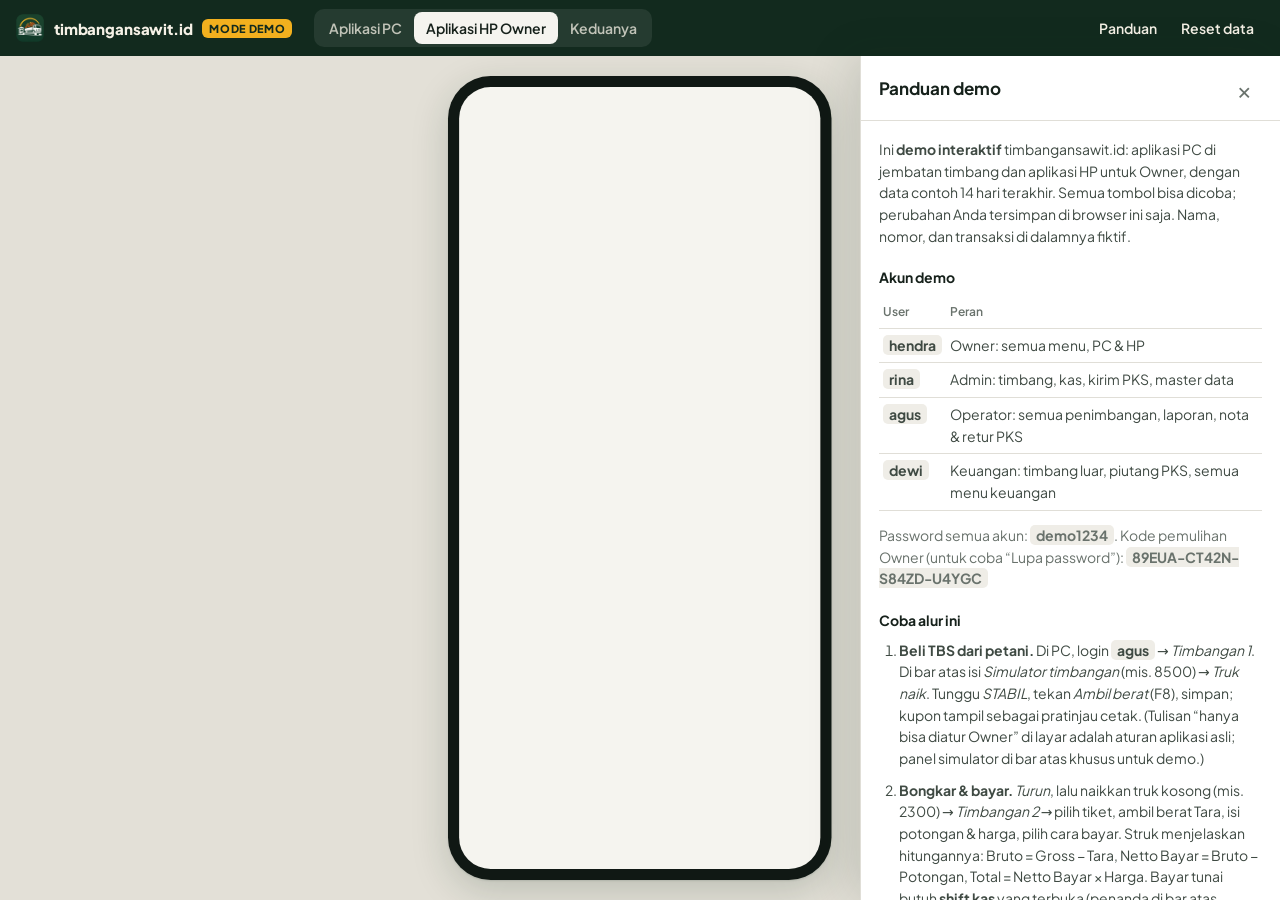
==== commit f2c36511: "Perbarui demo: shift kas & serah terima, koreksi/hapus Owner, struk baru (23b7c6b)" ====
--- a/hp/index.html
+++ b/hp/index.html
@@ -10,7 +10,7 @@
     <link rel="apple-touch-icon" href="./apple-touch-icon.png" />
     <title>timbangansawit.id</title>
     <script src="./demo-fetch.js"></script>
-    <script type="module" crossorigin src="./assets/index-Da_XVr15.js"></script>
+    <script type="module" crossorigin src="./assets/index-DZ8BPobV.js"></script>
     <link rel="stylesheet" crossorigin href="./assets/index-CDjdJrdo.css">
   </head>
   <body>
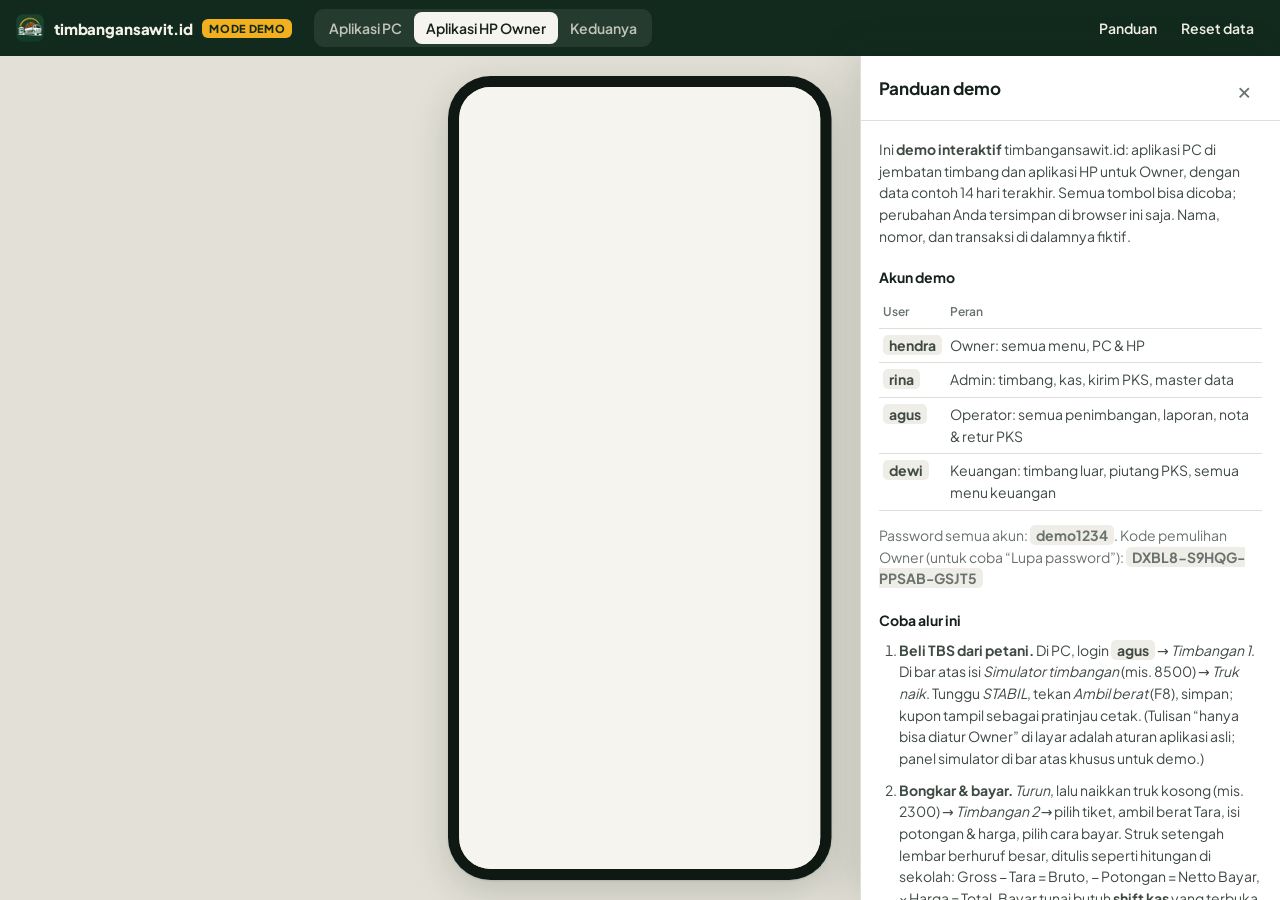
==== commit 69d01501: "Animasi mikro PC & HP (597ca4f)" ====
--- a/hp/index.html
+++ b/hp/index.html
@@ -10,8 +10,8 @@
     <link rel="apple-touch-icon" href="./apple-touch-icon.png" />
     <title>timbangansawit.id</title>
     <script src="./demo-fetch.js"></script>
-    <script type="module" crossorigin src="./assets/index-DZ8BPobV.js"></script>
-    <link rel="stylesheet" crossorigin href="./assets/index-CDjdJrdo.css">
+    <script type="module" crossorigin src="./assets/index-BgVlHppv.js"></script>
+    <link rel="stylesheet" crossorigin href="./assets/index-CEVxv9Tt.css">
   </head>
   <body>
     <div id="root"></div>
--- a/hp/assets/index-CEVxv9Tt.css
+++ b/hp/assets/index-CEVxv9Tt.css
@@ -0,0 +1 @@
+@font-face{font-family:Plus Jakarta Sans;font-style:normal;font-display:swap;font-weight:400;src:url([data-uri]) format("woff2"),url([data-uri]) format("woff");unicode-range:U+0460-052F,U+1C80-1C8A,U+20B4,U+2DE0-2DFF,U+A640-A69F,U+FE2E-FE2F}@font-face{font-family:Plus Jakarta Sans;font-style:normal;font-display:swap;font-weight:400;src:url(./plus-jakarta-sans-vietnamese-400-normal-Cg2kxhWu.woff2) format("woff2"),url(./plus-jakarta-sans-vietnamese-400-normal-B8TCSmUq.woff) format("woff");unicode-range:U+0102-0103,U+0110-0111,U+0128-0129,U+0168-0169,U+01A0-01A1,U+01AF-01B0,U+0300-0301,U+0303-0304,U+0308-0309,U+0323,U+0329,U+1EA0-1EF9,U+20AB}@font-face{font-family:Plus Jakarta Sans;font-style:normal;font-display:swap;font-weight:400;src:url(./plus-jakarta-sans-latin-ext-400-normal-D127hM_v.woff2) format("woff2"),url(./plus-jakarta-sans-latin-ext-400-normal-2ppkqaOR.woff) format("woff");unicode-range:U+0100-02BA,U+02BD-02C5,U+02C7-02CC,U+02CE-02D7,U+02DD-02FF,U+0304,U+0308,U+0329,U+1D00-1DBF,U+1E00-1E9F,U+1EF2-1EFF,U+2020,U+20A0-20AB,U+20AD-20C0,U+2113,U+2C60-2C7F,U+A720-A7FF}@font-face{font-family:Plus Jakarta Sans;font-style:normal;font-display:swap;font-weight:400;src:url(./plus-jakarta-sans-latin-400-normal-Dhut76fR.woff2) format("woff2"),url(./plus-jakarta-sans-latin-400-normal-BDKaGhyp.woff) format("woff");unicode-range:U+0000-00FF,U+0131,U+0152-0153,U+02BB-02BC,U+02C6,U+02DA,U+02DC,U+0304,U+0308,U+0329,U+2000-206F,U+20AC,U+2122,U+2191,U+2193,U+2212,U+2215,U+FEFF,U+FFFD}@font-face{font-family:Plus Jakarta Sans;font-style:normal;font-display:swap;font-weight:500;src:url([data-uri]) format("woff2"),url([data-uri]) format("woff");unicode-range:U+0460-052F,U+1C80-1C8A,U+20B4,U+2DE0-2DFF,U+A640-A69F,U+FE2E-FE2F}@font-face{font-family:Plus Jakarta Sans;font-style:normal;font-display:swap;font-weight:500;src:url(./plus-jakarta-sans-vietnamese-500-normal-DiU8zqi-.woff2) format("woff2"),url(./plus-jakarta-sans-vietnamese-500-normal-CvE5C8T-.woff) format("woff");unicode-range:U+0102-0103,U+0110-0111,U+0128-0129,U+0168-0169,U+01A0-01A1,U+01AF-01B0,U+0300-0301,U+0303-0304,U+0308-0309,U+0323,U+0329,U+1EA0-1EF9,U+20AB}@font-face{font-family:Plus Jakarta Sans;font-style:normal;font-display:swap;font-weight:500;src:url(./plus-jakarta-sans-latin-ext-500-normal-9VZagAe1.woff2) format("woff2"),url(./plus-jakarta-sans-latin-ext-500-normal-CqEEAICU.woff) format("woff");unicode-range:U+0100-02BA,U+02BD-02C5,U+02C7-02CC,U+02CE-02D7,U+02DD-02FF,U+0304,U+0308,U+0329,U+1D00-1DBF,U+1E00-1E9F,U+1EF2-1EFF,U+2020,U+20A0-20AB,U+20AD-20C0,U+2113,U+2C60-2C7F,U+A720-A7FF}@font-face{font-family:Plus Jakarta Sans;font-style:normal;font-display:swap;font-weight:500;src:url(./plus-jakarta-sans-latin-500-normal-Bf-nb4oT.woff2) format("woff2"),url(./plus-jakarta-sans-latin-500-normal-DYtqi0QS.woff) format("woff");unicode-range:U+0000-00FF,U+0131,U+0152-0153,U+02BB-02BC,U+02C6,U+02DA,U+02DC,U+0304,U+0308,U+0329,U+2000-206F,U+20AC,U+2122,U+2191,U+2193,U+2212,U+2215,U+FEFF,U+FFFD}@font-face{font-family:Plus Jakarta Sans;font-style:normal;font-display:swap;font-weight:600;src:url([data-uri]) format("woff2"),url([data-uri]) format("woff");unicode-range:U+0460-052F,U+1C80-1C8A,U+20B4,U+2DE0-2DFF,U+A640-A69F,U+FE2E-FE2F}@font-face{font-family:Plus Jakarta Sans;font-style:normal;font-display:swap;font-weight:600;src:url(./plus-jakarta-sans-vietnamese-600-normal-Y4VTTRme.woff2) format("woff2"),url(./plus-jakarta-sans-vietnamese-600-normal-5YsyKbU1.woff) format("woff");unicode-range:U+0102-0103,U+0110-0111,U+0128-0129,U+0168-0169,U+01A0-01A1,U+01AF-01B0,U+0300-0301,U+0303-0304,U+0308-0309,U+0323,U+0329,U+1EA0-1EF9,U+20AB}@font-face{font-family:Plus Jakarta Sans;font-style:normal;font-display:swap;font-weight:600;src:url(./plus-jakarta-sans-latin-ext-600-normal-DQgPU_Cg.woff2) format("woff2"),url(./plus-jakarta-sans-latin-ext-600-normal-B0WRRYJ1.woff) format("woff");unicode-range:U+0100-02BA,U+02BD-02C5,U+02C7-02CC,U+02CE-02D7,U+02DD-02FF,U+0304,U+0308,U+0329,U+1D00-1DBF,U+1E00-1E9F,U+1EF2-1EFF,U+2020,U+20A0-20AB,U+20AD-20C0,U+2113,U+2C60-2C7F,U+A720-A7FF}@font-face{font-family:Plus Jakarta Sans;font-style:normal;font-display:swap;font-weight:600;src:url(./plus-jakarta-sans-latin-600-normal-DLTa1BUW.woff2) format("woff2"),url(./plus-jakarta-sans-latin-600-normal-BR_Ojra4.woff) format("woff");unicode-range:U+0000-00FF,U+0131,U+0152-0153,U+02BB-02BC,U+02C6,U+02DA,U+02DC,U+0304,U+0308,U+0329,U+2000-206F,U+20AC,U+2122,U+2191,U+2193,U+2212,U+2215,U+FEFF,U+FFFD}@font-face{font-family:Plus Jakarta Sans;font-style:normal;font-display:swap;font-weight:700;src:url([data-uri]) format("woff2"),url([data-uri]) format("woff");unicode-range:U+0460-052F,U+1C80-1C8A,U+20B4,U+2DE0-2DFF,U+A640-A69F,U+FE2E-FE2F}@font-face{font-family:Plus Jakarta Sans;font-style:normal;font-display:swap;font-weight:700;src:url(./plus-jakarta-sans-vietnamese-700-normal-CV6qDkkj.woff2) format("woff2"),url(./plus-jakarta-sans-vietnamese-700-normal-BCh_uG_5.woff) format("woff");unicode-range:U+0102-0103,U+0110-0111,U+0128-0129,U+0168-0169,U+01A0-01A1,U+01AF-01B0,U+0300-0301,U+0303-0304,U+0308-0309,U+0323,U+0329,U+1EA0-1EF9,U+20AB}@font-face{font-family:Plus Jakarta Sans;font-style:normal;font-display:swap;font-weight:700;src:url(./plus-jakarta-sans-latin-ext-700-normal-BajbvANd.woff2) format("woff2"),url(./plus-jakarta-sans-latin-ext-700-normal-8-d-IyIQ.woff) format("woff");unicode-range:U+0100-02BA,U+02BD-02C5,U+02C7-02CC,U+02CE-02D7,U+02DD-02FF,U+0304,U+0308,U+0329,U+1D00-1DBF,U+1E00-1E9F,U+1EF2-1EFF,U+2020,U+20A0-20AB,U+20AD-20C0,U+2113,U+2C60-2C7F,U+A720-A7FF}@font-face{font-family:Plus Jakarta Sans;font-style:normal;font-display:swap;font-weight:700;src:url(./plus-jakarta-sans-latin-700-normal-CfpNZvy6.woff2) format("woff2"),url(./plus-jakarta-sans-latin-700-normal-DqEcQeE5.woff) format("woff");unicode-range:U+0000-00FF,U+0131,U+0152-0153,U+02BB-02BC,U+02C6,U+02DA,U+02DC,U+0304,U+0308,U+0329,U+2000-206F,U+20AC,U+2122,U+2191,U+2193,U+2212,U+2215,U+FEFF,U+FFFD}@font-face{font-family:Plus Jakarta Sans;font-style:normal;font-display:swap;font-weight:800;src:url([data-uri]) format("woff2"),url([data-uri]) format("woff");unicode-range:U+0460-052F,U+1C80-1C8A,U+20B4,U+2DE0-2DFF,U+A640-A69F,U+FE2E-FE2F}@font-face{font-family:Plus Jakarta Sans;font-style:normal;font-display:swap;font-weight:800;src:url(./plus-jakarta-sans-vietnamese-800-normal-CxbopLd3.woff2) format("woff2"),url(./plus-jakarta-sans-vietnamese-800-normal-BkoGl_sr.woff) format("woff");unicode-range:U+0102-0103,U+0110-0111,U+0128-0129,U+0168-0169,U+01A0-01A1,U+01AF-01B0,U+0300-0301,U+0303-0304,U+0308-0309,U+0323,U+0329,U+1EA0-1EF9,U+20AB}@font-face{font-family:Plus Jakarta Sans;font-style:normal;font-display:swap;font-weight:800;src:url(./plus-jakarta-sans-latin-ext-800-normal-B6BjB2Ju.woff2) format("woff2"),url(./plus-jakarta-sans-latin-ext-800-normal-BPkb-LBK.woff) format("woff");unicode-range:U+0100-02BA,U+02BD-02C5,U+02C7-02CC,U+02CE-02D7,U+02DD-02FF,U+0304,U+0308,U+0329,U+1D00-1DBF,U+1E00-1E9F,U+1EF2-1EFF,U+2020,U+20A0-20AB,U+20AD-20C0,U+2113,U+2C60-2C7F,U+A720-A7FF}@font-face{font-family:Plus Jakarta Sans;font-style:normal;font-display:swap;font-weight:800;src:url(./plus-jakarta-sans-latin-800-normal-CusIZhrK.woff2) format("woff2"),url(./plus-jakarta-sans-latin-800-normal-BRNHt2w0.woff) format("woff");unicode-range:U+0000-00FF,U+0131,U+0152-0153,U+02BB-02BC,U+02C6,U+02DA,U+02DC,U+0304,U+0308,U+0329,U+2000-206F,U+20AC,U+2122,U+2191,U+2193,U+2212,U+2215,U+FEFF,U+FFFD}@layer properties{@supports (((-webkit-hyphens:none)) and (not (margin-trim:inline))) or ((-moz-orient:inline) and (not (color:rgb(from red r g b)))){*,:before,:after,::backdrop{--tw-translate-x:0;--tw-translate-y:0;--tw-translate-z:0;--tw-rotate-x:initial;--tw-rotate-y:initial;--tw-rotate-z:initial;--tw-skew-x:initial;--tw-skew-y:initial;--tw-space-y-reverse:0;--tw-divide-y-reverse:0;--tw-border-style:solid;--tw-leading:initial;--tw-font-weight:initial;--tw-tracking:initial;--tw-shadow:0 0 #0000;--tw-shadow-color:initial;--tw-shadow-alpha:100%;--tw-inset-shadow:0 0 #0000;--tw-inset-shadow-color:initial;--tw-inset-shadow-alpha:100%;--tw-ring-color:initial;--tw-ring-shadow:0 0 #0000;--tw-inset-ring-color:initial;--tw-inset-ring-shadow:0 0 #0000;--tw-ring-inset:initial;--tw-ring-offset-width:0px;--tw-ring-offset-color:#fff;--tw-ring-offset-shadow:0 0 #0000;--tw-blur:initial;--tw-brightness:initial;--tw-contrast:initial;--tw-grayscale:initial;--tw-hue-rotate:initial;--tw-invert:initial;--tw-opacity:initial;--tw-saturate:initial;--tw-sepia:initial;--tw-drop-shadow:initial;--tw-drop-shadow-color:initial;--tw-drop-shadow-alpha:100%;--tw-drop-shadow-size:initial;--tw-duration:initial}}}@layer theme{:root,:host{--font-sans:"Plus Jakarta Sans", "Segoe UI", system-ui, sans-serif;--font-mono:"Plus Jakarta Sans", "Segoe UI", system-ui, sans-serif;--color-white:#fff;--spacing:.25rem;--container-md:28rem;--container-xl:36rem;--text-xs:12px;--text-xs--line-height:16px;--text-sm:13px;--text-sm--line-height:18px;--text-lg:18px;--text-lg--line-height:24px;--text-2xl:28px;--text-2xl--line-height:34px;--font-weight-normal:400;--font-weight-medium:500;--font-weight-semibold:600;--font-weight-bold:700;--font-weight-extrabold:800;--tracking-tight:-.025em;--radius-md:12px;--ease-out:cubic-bezier(0, 0, .2, 1);--animate-spin:spin 1s linear infinite;--default-transition-duration:.15s;--default-transition-timing-function:cubic-bezier(.4, 0, .2, 1);--default-font-family:var(--font-sans);--default-mono-font-family:var(--font-mono);--color-paper:#f5f4ef;--color-surface:#fff;--color-sunken:#efede7;--color-field:#f8f7f3;--color-rule:#ecebe5;--color-rule-strong:#e0ded7;--color-ink:#16211b;--color-ink-2:#3f4a43;--color-ink-3:#69726c;--color-forest:#173f2d;--color-forest-deep:#122a1e;--color-action:#1d4b34;--color-action-hover:#163a28;--color-sun:#f2b01e;--color-focus:#2e7d4f;--color-tbs:#3fa36b;--color-tbs-ink:#1f6b43;--color-tbs-tint:#e6f1ea;--color-brd:#e8641e;--color-brd-ink:#b4500f;--color-brd-tint:#fdeee2;--color-pos:#1f7a48;--color-neg:#b42318;--color-warn:#8a5b00;--color-info:#2a5e9c;--color-pos-tint:#e6f1ea;--color-neg-tint:#fde8e6;--color-warn-tint:#fdf3d9;--color-info-tint:#e8eff8;--color-led-on:#a6f0b4;--color-led-warn:#f2b01e;--color-led-off:#f08a72;--color-mark-green:#0e3626;--color-mark-orange:#f48e16}}@layer base{*,:after,:before,::backdrop{box-sizing:border-box;border:0 solid;margin:0;padding:0}::file-selector-button{box-sizing:border-box;border:0 solid;margin:0;padding:0}html,:host{-webkit-text-size-adjust:100%;tab-size:4;line-height:1.5;font-family:var(--default-font-family,-apple-system, BlinkMacSystemFont, "Segoe UI", Roboto, "Helvetica Neue", "Noto Sans", Arial, sans-serif, "Apple Color Emoji", "Segoe UI Emoji", "Segoe UI Symbol", "Noto Color Emoji");font-feature-settings:var(--default-font-feature-settings,normal);font-variation-settings:var(--default-font-variation-settings,normal);-webkit-tap-highlight-color:transparent}hr{height:0;color:inherit;border-top-width:1px}abbr:where([title]){-webkit-text-decoration:underline dotted;text-decoration:underline dotted}h1,h2,h3,h4,h5,h6{font-size:inherit;font-weight:inherit}a{color:inherit;-webkit-text-decoration:inherit;text-decoration:inherit}b,strong{font-weight:bolder}code,kbd,samp,pre{font-family:var(--default-mono-font-family,ui-monospace, SFMono-Regular, Menlo, Monaco, Consolas, "Liberation Mono", "Courier New", monospace);font-feature-settings:var(--default-mono-font-feature-settings,normal);font-variation-settings:var(--default-mono-font-variation-settings,normal);font-size:1em}small{font-size:80%}sub,sup{vertical-align:baseline;font-size:75%;line-height:0;position:relative}sub{bottom:-.25em}sup{top:-.5em}table{text-indent:0;border-color:inherit;border-collapse:collapse}:-moz-focusring:where(:not(iframe)){outline:auto}progress{vertical-align:baseline}summary{display:list-item}ol,ul,menu{list-style:none}img,svg,video,canvas,audio,iframe,embed,object{vertical-align:middle;display:block}img,video{max-width:100%;height:auto}button,input,select,optgroup,textarea{font:inherit;font-feature-settings:inherit;font-variation-settings:inherit;letter-spacing:inherit;color:inherit;opacity:1;background-color:#0000;border-radius:0}::file-selector-button{font:inherit;font-feature-settings:inherit;font-variation-settings:inherit;letter-spacing:inherit;color:inherit;opacity:1;background-color:#0000;border-radius:0}:where(select:is([multiple],[size])) optgroup{font-weight:bolder}:where(select:is([multiple],[size])) optgroup option{padding-inline-start:20px}::file-selector-button{margin-inline-end:4px}::placeholder{opacity:1}@supports (not ((-webkit-appearance:-apple-pay-button))) or (contain-intrinsic-size:1px){::placeholder{color:currentColor}@supports (color:color-mix(in lab,red,red)){::placeholder{color:color-mix(in oklab,currentcolor 50%,transparent)}}}textarea{resize:vertical}::-webkit-search-decoration{-webkit-appearance:none}::-webkit-date-and-time-value{min-height:1lh;text-align:inherit}::-webkit-datetime-edit{display:inline-flex}::-webkit-datetime-edit-fields-wrapper{padding:0}::-webkit-datetime-edit{padding-block:0}::-webkit-datetime-edit-year-field{padding-block:0}::-webkit-datetime-edit-month-field{padding-block:0}::-webkit-datetime-edit-day-field{padding-block:0}::-webkit-datetime-edit-hour-field{padding-block:0}::-webkit-datetime-edit-minute-field{padding-block:0}::-webkit-datetime-edit-second-field{padding-block:0}::-webkit-datetime-edit-millisecond-field{padding-block:0}::-webkit-datetime-edit-meridiem-field{padding-block:0}::-webkit-calendar-picker-indicator{line-height:1}:-moz-ui-invalid{box-shadow:none}button,input:where([type=button],[type=reset],[type=submit]){appearance:button}::file-selector-button{appearance:button}::-webkit-inner-spin-button{height:auto}::-webkit-outer-spin-button{height:auto}[hidden]:where(:not([hidden=until-found])){display:none!important}}@layer components;@layer utilities{.pointer-events-auto{pointer-events:auto}.pointer-events-none{pointer-events:none}.sr-only{clip-path:inset(50%);white-space:nowrap;border-width:0;width:1px;height:1px;margin:-1px;padding:0;position:absolute;overflow:hidden}.absolute{position:absolute}.fixed{position:fixed}.relative{position:relative}.sticky{position:sticky}.inset-0{inset:0}.inset-x-0{inset-inline:0}.inset-x-3{inset-inline:calc(var(--spacing) * 3)}.inset-y-0{inset-block:0}.top-0{top:0}.top-1\/2{top:50%}.top-2{top:calc(var(--spacing) * 2)}.top-full{top:100%}.right-0{right:0}.right-3{right:calc(var(--spacing) * 3)}.bottom-0{bottom:0}.bottom-20{bottom:calc(var(--spacing) * 20)}.left-0{left:0}.left-1\/2{left:50%}.left-3{left:calc(var(--spacing) * 3)}.left-8{left:calc(var(--spacing) * 8)}.z-20{z-index:20}.z-40{z-index:40}.z-50{z-index:50}.z-\[100\]{z-index:100}.col-span-2{grid-column:span 2/span 2}.container{width:100%}@media(min-width:40rem){.container{max-width:40rem}}@media(min-width:48rem){.container{max-width:48rem}}@media(min-width:64rem){.container{max-width:64rem}}@media(min-width:80rem){.container{max-width:80rem}}@media(min-width:96rem){.container{max-width:96rem}}.-mx-1{margin-inline:calc(var(--spacing) * -1)}.-mx-4{margin-inline:calc(var(--spacing) * -4)}.mx-4{margin-inline:calc(var(--spacing) * 4)}.mx-auto{margin-inline:auto}.-mt-1{margin-top:calc(var(--spacing) * -1)}.mt-0\.5{margin-top:calc(var(--spacing) * .5)}.mt-1{margin-top:var(--spacing)}.mt-2{margin-top:calc(var(--spacing) * 2)}.mt-3{margin-top:calc(var(--spacing) * 3)}.mt-4{margin-top:calc(var(--spacing) * 4)}.mt-5{margin-top:calc(var(--spacing) * 5)}.mt-6{margin-top:calc(var(--spacing) * 6)}.mt-10{margin-top:calc(var(--spacing) * 10)}.mt-auto{margin-top:auto}.mt-px{margin-top:1px}.-mr-1{margin-right:calc(var(--spacing) * -1)}.-mr-2{margin-right:calc(var(--spacing) * -2)}.mb-2{margin-bottom:calc(var(--spacing) * 2)}.mb-3{margin-bottom:calc(var(--spacing) * 3)}.-ml-2{margin-left:calc(var(--spacing) * -2)}.ml-1{margin-left:var(--spacing)}.block{display:block}.flex{display:flex}.grid{display:grid}.hidden{display:none}.inline-flex{display:inline-flex}.size-1\.5{width:calc(var(--spacing) * 1.5);height:calc(var(--spacing) * 1.5)}.size-2{width:calc(var(--spacing) * 2);height:calc(var(--spacing) * 2)}.size-4{width:calc(var(--spacing) * 4);height:calc(var(--spacing) * 4)}.size-5{width:calc(var(--spacing) * 5);height:calc(var(--spacing) * 5)}.size-6{width:calc(var(--spacing) * 6);height:calc(var(--spacing) * 6)}.size-10{width:calc(var(--spacing) * 10);height:calc(var(--spacing) * 10)}.size-11{width:calc(var(--spacing) * 11);height:calc(var(--spacing) * 11)}.size-\[22px\]{width:22px;height:22px}.h-1{height:var(--spacing)}.h-2{height:calc(var(--spacing) * 2)}.h-3{height:calc(var(--spacing) * 3)}.h-3\.5{height:calc(var(--spacing) * 3.5)}.h-8{height:calc(var(--spacing) * 8)}.h-9{height:calc(var(--spacing) * 9)}.h-10{height:calc(var(--spacing) * 10)}.h-11{height:calc(var(--spacing) * 11)}.h-12{height:calc(var(--spacing) * 12)}.h-\[22px\]{height:22px}.max-h-\[90vh\]{max-height:90vh}.min-h-11{min-height:calc(var(--spacing) * 11)}.min-h-14{min-height:calc(var(--spacing) * 14)}.min-h-16{min-height:calc(var(--spacing) * 16)}.min-h-20{min-height:calc(var(--spacing) * 20)}.min-h-\[64px\]{min-height:64px}.min-h-\[68px\]{min-height:68px}.min-h-\[300px\]{min-height:300px}.min-h-full{min-height:100%}.w-2\/5{width:40%}.w-10{width:calc(var(--spacing) * 10)}.w-14{width:calc(var(--spacing) * 14)}.w-16{width:calc(var(--spacing) * 16)}.w-20{width:calc(var(--spacing) * 20)}.w-\[3px\]{width:3px}.w-full{width:100%}.max-w-md{max-width:var(--container-md)}.max-w-xl{max-width:var(--container-xl)}.min-w-0{min-width:0}.flex-1{flex:1}.shrink-0{flex-shrink:0}.-translate-x-1\/2{--tw-translate-x: -50% ;translate:var(--tw-translate-x) var(--tw-translate-y)}.-translate-y-1\/2{--tw-translate-y: -50% ;translate:var(--tw-translate-x) var(--tw-translate-y)}.transform{transform:var(--tw-rotate-x,) var(--tw-rotate-y,) var(--tw-rotate-z,) var(--tw-skew-x,) var(--tw-skew-y,)}.animate-spin{animation:var(--animate-spin)}.grid-cols-2{grid-template-columns:repeat(2,minmax(0,1fr))}.grid-cols-5{grid-template-columns:repeat(5,minmax(0,1fr))}.flex-col{flex-direction:column}.flex-wrap{flex-wrap:wrap}.place-items-center{place-items:center}.items-baseline{align-items:baseline}.items-center{align-items:center}.items-end{align-items:flex-end}.items-start{align-items:flex-start}.justify-between{justify-content:space-between}.justify-center{justify-content:center}.justify-end{justify-content:flex-end}.gap-0\.5{gap:calc(var(--spacing) * .5)}.gap-1{gap:var(--spacing)}.gap-1\.5{gap:calc(var(--spacing) * 1.5)}.gap-2{gap:calc(var(--spacing) * 2)}.gap-2\.5{gap:calc(var(--spacing) * 2.5)}.gap-3{gap:calc(var(--spacing) * 3)}.gap-3\.5{gap:calc(var(--spacing) * 3.5)}.gap-4{gap:calc(var(--spacing) * 4)}:where(.space-y-2>:not(:last-child)){--tw-space-y-reverse:0;margin-block-start:calc(calc(var(--spacing) * 2) * var(--tw-space-y-reverse));margin-block-end:calc(calc(var(--spacing) * 2) * calc(1 - var(--tw-space-y-reverse)))}:where(.space-y-3>:not(:last-child)){--tw-space-y-reverse:0;margin-block-start:calc(calc(var(--spacing) * 3) * var(--tw-space-y-reverse));margin-block-end:calc(calc(var(--spacing) * 3) * calc(1 - var(--tw-space-y-reverse)))}:where(.space-y-5>:not(:last-child)){--tw-space-y-reverse:0;margin-block-start:calc(calc(var(--spacing) * 5) * var(--tw-space-y-reverse));margin-block-end:calc(calc(var(--spacing) * 5) * calc(1 - var(--tw-space-y-reverse)))}:where(.divide-y>:not(:last-child)){--tw-divide-y-reverse:0;border-bottom-style:var(--tw-border-style);border-top-style:var(--tw-border-style);border-top-width:calc(1px * var(--tw-divide-y-reverse));border-bottom-width:calc(1px * calc(1 - var(--tw-divide-y-reverse)))}:where(.divide-rule>:not(:last-child)){border-color:var(--color-rule)}.truncate{text-overflow:ellipsis;white-space:nowrap;overflow:hidden}.overflow-hidden{overflow:hidden}.overflow-x-auto{overflow-x:auto}.overflow-y-auto{overflow-y:auto}.rounded-\[8px\]{border-radius:8px}.rounded-\[10px\]{border-radius:10px}.rounded-\[11px\]{border-radius:11px}.rounded-\[12px\]{border-radius:12px}.rounded-\[13px\]{border-radius:13px}.rounded-\[14px\]{border-radius:14px}.rounded-\[16px\]{border-radius:16px}.rounded-\[18px\]{border-radius:18px}.rounded-\[20px\]{border-radius:20px}.rounded-\[24px\]{border-radius:24px}.rounded-full{border-radius:3.40282e38px}.rounded-md{border-radius:var(--radius-md)}.rounded-t-\[26px\]{border-top-left-radius:26px;border-top-right-radius:26px}.border{border-style:var(--tw-border-style);border-width:1px}.border-y{border-block-style:var(--tw-border-style);border-block-width:1px}.border-t{border-top-style:var(--tw-border-style);border-top-width:1px}.border-b{border-bottom-style:var(--tw-border-style);border-bottom-width:1px}.border-neg{border-color:var(--color-neg)}.border-rule{border-color:var(--color-rule)}.border-rule-strong{border-color:var(--color-rule-strong)}.border-white\/10{border-color:#ffffff1a}@supports (color:color-mix(in lab,red,red)){.border-white\/10{border-color:color-mix(in oklab,var(--color-white) 10%,transparent)}}.bg-action{background-color:var(--color-action)}.bg-brd{background-color:var(--color-brd)}.bg-brd-tint{background-color:var(--color-brd-tint)}.bg-field{background-color:var(--color-field)}.bg-forest{background-color:var(--color-forest)}.bg-forest-deep\/45{background-color:#122a1e73}@supports (color:color-mix(in lab,red,red)){.bg-forest-deep\/45{background-color:color-mix(in oklab,var(--color-forest-deep) 45%,transparent)}}.bg-info-tint{background-color:var(--color-info-tint)}.bg-ink{background-color:var(--color-ink)}.bg-ink\/15{background-color:#16211b26}@supports (color:color-mix(in lab,red,red)){.bg-ink\/15{background-color:color-mix(in oklab,var(--color-ink) 15%,transparent)}}.bg-led-off{background-color:var(--color-led-off)}.bg-led-on{background-color:var(--color-led-on)}.bg-led-warn{background-color:var(--color-led-warn)}.bg-neg{background-color:var(--color-neg)}.bg-neg-tint{background-color:var(--color-neg-tint)}.bg-paper{background-color:var(--color-paper)}.bg-pos-tint{background-color:var(--color-pos-tint)}.bg-sun{background-color:var(--color-sun)}.bg-sun\/20{background-color:#f2b01e33}@supports (color:color-mix(in lab,red,red)){.bg-sun\/20{background-color:color-mix(in oklab,var(--color-sun) 20%,transparent)}}.bg-sunken{background-color:var(--color-sunken)}.bg-surface{background-color:var(--color-surface)}.bg-tbs{background-color:var(--color-tbs)}.bg-tbs-tint{background-color:var(--color-tbs-tint)}.bg-warn-tint{background-color:var(--color-warn-tint)}.bg-white\/10{background-color:#ffffff1a}@supports (color:color-mix(in lab,red,red)){.bg-white\/10{background-color:color-mix(in oklab,var(--color-white) 10%,transparent)}}.bg-white\/50{background-color:#ffffff80}@supports (color:color-mix(in lab,red,red)){.bg-white\/50{background-color:color-mix(in oklab,var(--color-white) 50%,transparent)}}.bg-white\/\[\.12\]{background-color:#ffffff1f}@supports (color:color-mix(in lab,red,red)){.bg-white\/\[\.12\]{background-color:color-mix(in oklab,var(--color-white) 12%,transparent)}}.p-1{padding:var(--spacing)}.p-4{padding:calc(var(--spacing) * 4)}.px-1{padding-inline:var(--spacing)}.px-2{padding-inline:calc(var(--spacing) * 2)}.px-2\.5{padding-inline:calc(var(--spacing) * 2.5)}.px-3{padding-inline:calc(var(--spacing) * 3)}.px-3\.5{padding-inline:calc(var(--spacing) * 3.5)}.px-4{padding-inline:calc(var(--spacing) * 4)}.px-5{padding-inline:calc(var(--spacing) * 5)}.px-6{padding-inline:calc(var(--spacing) * 6)}.py-1{padding-block:var(--spacing)}.py-1\.5{padding-block:calc(var(--spacing) * 1.5)}.py-2{padding-block:calc(var(--spacing) * 2)}.py-2\.5{padding-block:calc(var(--spacing) * 2.5)}.py-3{padding-block:calc(var(--spacing) * 3)}.py-3\.5{padding-block:calc(var(--spacing) * 3.5)}.py-12{padding-block:calc(var(--spacing) * 12)}.pt-2{padding-top:calc(var(--spacing) * 2)}.pt-3{padding-top:calc(var(--spacing) * 3)}.pt-4{padding-top:calc(var(--spacing) * 4)}.pt-5{padding-top:calc(var(--spacing) * 5)}.pt-6{padding-top:calc(var(--spacing) * 6)}.pt-7{padding-top:calc(var(--spacing) * 7)}.pt-10{padding-top:calc(var(--spacing) * 10)}.pt-14{padding-top:calc(var(--spacing) * 14)}.pr-2{padding-right:calc(var(--spacing) * 2)}.pr-3{padding-right:calc(var(--spacing) * 3)}.pr-4{padding-right:calc(var(--spacing) * 4)}.pr-10{padding-right:calc(var(--spacing) * 10)}.pb-2{padding-bottom:calc(var(--spacing) * 2)}.pb-3{padding-bottom:calc(var(--spacing) * 3)}.pb-4{padding-bottom:calc(var(--spacing) * 4)}.pb-5{padding-bottom:calc(var(--spacing) * 5)}.pb-6{padding-bottom:calc(var(--spacing) * 6)}.pb-8{padding-bottom:calc(var(--spacing) * 8)}.pb-24{padding-bottom:calc(var(--spacing) * 24)}.pl-0\.5{padding-left:calc(var(--spacing) * .5)}.pl-4{padding-left:calc(var(--spacing) * 4)}.pl-5{padding-left:calc(var(--spacing) * 5)}.pl-10{padding-left:calc(var(--spacing) * 10)}.pl-11{padding-left:calc(var(--spacing) * 11)}.text-center{text-align:center}.text-left{text-align:left}.text-right{text-align:right}.text-2xl{font-size:var(--text-2xl);line-height:var(--tw-leading,var(--text-2xl--line-height))}.text-lg{font-size:var(--text-lg);line-height:var(--tw-leading,var(--text-lg--line-height))}.text-sm{font-size:var(--text-sm);line-height:var(--tw-leading,var(--text-sm--line-height))}.text-xs{font-size:var(--text-xs);line-height:var(--tw-leading,var(--text-xs--line-height))}.text-\[11\.5px\]{font-size:11.5px}.text-\[11px\]{font-size:11px}.text-\[12\.5px\]{font-size:12.5px}.text-\[12px\]{font-size:12px}.text-\[13px\]{font-size:13px}.text-\[14px\]{font-size:14px}.text-\[15px\]{font-size:15px}.text-\[16px\]{font-size:16px}.text-\[17px\]{font-size:17px}.text-\[18px\]{font-size:18px}.text-\[19px\]{font-size:19px}.text-\[20px\]{font-size:20px}.text-\[21px\]{font-size:21px}.text-\[28px\]{font-size:28px}.text-\[32px\]{font-size:32px}.text-\[34px\]{font-size:34px}.leading-5{--tw-leading:calc(var(--spacing) * 5);line-height:calc(var(--spacing) * 5)}.leading-6{--tw-leading:calc(var(--spacing) * 6);line-height:calc(var(--spacing) * 6)}.leading-7{--tw-leading:calc(var(--spacing) * 7);line-height:calc(var(--spacing) * 7)}.leading-9{--tw-leading:calc(var(--spacing) * 9);line-height:calc(var(--spacing) * 9)}.leading-10{--tw-leading:calc(var(--spacing) * 10);line-height:calc(var(--spacing) * 10)}.font-bold{--tw-font-weight:var(--font-weight-bold);font-weight:var(--font-weight-bold)}.font-extrabold{--tw-font-weight:var(--font-weight-extrabold);font-weight:var(--font-weight-extrabold)}.font-medium{--tw-font-weight:var(--font-weight-medium);font-weight:var(--font-weight-medium)}.font-semibold{--tw-font-weight:var(--font-weight-semibold);font-weight:var(--font-weight-semibold)}.tracking-\[-0\.02em\]{--tw-tracking:-.02em;letter-spacing:-.02em}.tracking-\[-0\.03em\]{--tw-tracking:-.03em;letter-spacing:-.03em}.tracking-tight{--tw-tracking:var(--tracking-tight);letter-spacing:var(--tracking-tight)}.text-pretty{text-wrap:pretty}.whitespace-normal{white-space:normal}.whitespace-nowrap{white-space:nowrap}.text-action{color:var(--color-action)}.text-brd-ink{color:var(--color-brd-ink)}.text-forest{color:var(--color-forest)}.text-info{color:var(--color-info)}.text-ink{color:var(--color-ink)}.text-ink-2{color:var(--color-ink-2)}.text-ink-3{color:var(--color-ink-3)}.text-ink-3\/70{color:#69726cb3}@supports (color:color-mix(in lab,red,red)){.text-ink-3\/70{color:color-mix(in oklab,var(--color-ink-3) 70%,transparent)}}.text-led-off{color:var(--color-led-off)}.text-led-on{color:var(--color-led-on)}.text-mark-green{color:var(--color-mark-green)}.text-mark-orange{color:var(--color-mark-orange)}.text-neg{color:var(--color-neg)}.text-pos{color:var(--color-pos)}.text-sun{color:var(--color-sun)}.text-tbs-ink{color:var(--color-tbs-ink)}.text-warn{color:var(--color-warn)}.text-white{color:var(--color-white)}.text-white\/60{color:#fff9}@supports (color:color-mix(in lab,red,red)){.text-white\/60{color:color-mix(in oklab,var(--color-white) 60%,transparent)}}.text-white\/70{color:#ffffffb3}@supports (color:color-mix(in lab,red,red)){.text-white\/70{color:color-mix(in oklab,var(--color-white) 70%,transparent)}}.text-white\/80{color:#fffc}@supports (color:color-mix(in lab,red,red)){.text-white\/80{color:color-mix(in oklab,var(--color-white) 80%,transparent)}}.text-white\/85{color:#ffffffd9}@supports (color:color-mix(in lab,red,red)){.text-white\/85{color:color-mix(in oklab,var(--color-white) 85%,transparent)}}.underline{text-decoration-line:underline}.accent-\[var\(--color-action\)\]{accent-color:var(--color-action)}.opacity-0{opacity:0}.opacity-55{opacity:.55}.shadow{--tw-shadow:0 1px 3px 0 var(--tw-shadow-color,#0000001a), 0 1px 2px -1px var(--tw-shadow-color,#0000001a);box-shadow:var(--tw-inset-shadow),var(--tw-inset-ring-shadow),var(--tw-ring-offset-shadow),var(--tw-ring-shadow),var(--tw-shadow)}.shadow-\[0_-1px_0_rgb\(16_24_20\/0\.06\)\,0_-8px_24px_-12px_rgb\(16_24_20\/0\.12\)\]{--tw-shadow:0 -1px 0 var(--tw-shadow-color,#1018140f), 0 -8px 24px -12px var(--tw-shadow-color,#1018141f);box-shadow:var(--tw-inset-shadow),var(--tw-inset-ring-shadow),var(--tw-ring-offset-shadow),var(--tw-ring-shadow),var(--tw-shadow)}.shadow-card{--tw-shadow:0 1px 2px var(--tw-shadow-color,#1018140a), 0 6px 20px -10px var(--tw-shadow-color,#1018141f);box-shadow:var(--tw-inset-shadow),var(--tw-inset-ring-shadow),var(--tw-ring-offset-shadow),var(--tw-ring-shadow),var(--tw-shadow)}.shadow-float{--tw-shadow:0 12px 32px -10px var(--tw-shadow-color,#10181447), 0 0 0 1px var(--tw-shadow-color,#1018140a);box-shadow:var(--tw-inset-shadow),var(--tw-inset-ring-shadow),var(--tw-ring-offset-shadow),var(--tw-ring-shadow),var(--tw-shadow)}.shadow-soft{--tw-shadow:0 1px 2px var(--tw-shadow-color,#1018140f);box-shadow:var(--tw-inset-shadow),var(--tw-inset-ring-shadow),var(--tw-ring-offset-shadow),var(--tw-ring-shadow),var(--tw-shadow)}.ring-1{--tw-ring-shadow:var(--tw-ring-inset,) 0 0 0 calc(1px + var(--tw-ring-offset-width)) var(--tw-ring-color,currentcolor);box-shadow:var(--tw-inset-shadow),var(--tw-inset-ring-shadow),var(--tw-ring-offset-shadow),var(--tw-ring-shadow),var(--tw-shadow)}.ring-rule-strong{--tw-ring-color:var(--color-rule-strong)}.ring-warn\/25{--tw-ring-color:#8a5b0040}@supports (color:color-mix(in lab,red,red)){.ring-warn\/25{--tw-ring-color:color-mix(in oklab, var(--color-warn) 25%, transparent)}}.ring-white\/10{--tw-ring-color:#ffffff1a}@supports (color:color-mix(in lab,red,red)){.ring-white\/10{--tw-ring-color:color-mix(in oklab, var(--color-white) 10%, transparent)}}.filter{filter:var(--tw-blur,) var(--tw-brightness,) var(--tw-contrast,) var(--tw-grayscale,) var(--tw-hue-rotate,) var(--tw-invert,) var(--tw-saturate,) var(--tw-sepia,) var(--tw-drop-shadow,)}.transition{transition-property:color,background-color,border-color,outline-color,text-decoration-color,fill,stroke,--tw-gradient-from,--tw-gradient-via,--tw-gradient-to,opacity,box-shadow,transform,translate,scale,rotate,filter,-webkit-backdrop-filter,backdrop-filter,display,content-visibility,overlay,pointer-events;transition-timing-function:var(--tw-ease,var(--default-transition-timing-function));transition-duration:var(--tw-duration,var(--default-transition-duration))}.transition-opacity{transition-property:opacity;transition-timing-function:var(--tw-ease,var(--default-transition-timing-function));transition-duration:var(--tw-duration,var(--default-transition-duration))}.duration-150{--tw-duration:.15s;transition-duration:.15s}.ring-inset{--tw-ring-inset:inset}.placeholder\:font-normal::placeholder{--tw-font-weight:var(--font-weight-normal);font-weight:var(--font-weight-normal)}.placeholder\:text-ink-3::placeholder{color:var(--color-ink-3)}.first\:mt-0:first-child{margin-top:0}.last\:border-b-0:last-child{border-bottom-style:var(--tw-border-style);border-bottom-width:0}.focus\:border-action:focus{border-color:var(--color-action)}.focus\:border-neg:focus{border-color:var(--color-neg)}.focus\:bg-surface:focus{background-color:var(--color-surface)}.focus\:shadow-\[0_0_0_4px_rgb\(29_75_52\/0\.12\)\]:focus{--tw-shadow:0 0 0 4px var(--tw-shadow-color,#1d4b341f);box-shadow:var(--tw-inset-shadow),var(--tw-inset-ring-shadow),var(--tw-ring-offset-shadow),var(--tw-ring-shadow),var(--tw-shadow)}.focus\:outline-none:focus{--tw-outline-style:none;outline-style:none}.active\:bg-action-hover:active{background-color:var(--color-action-hover)}.active\:bg-field:active{background-color:var(--color-field)}.active\:bg-sunken:active{background-color:var(--color-sunken)}.active\:bg-white\/20:active{background-color:#fff3}@supports (color:color-mix(in lab,red,red)){.active\:bg-white\/20:active{background-color:color-mix(in oklab,var(--color-white) 20%,transparent)}}.active\:brightness-95:active{--tw-brightness:brightness(95%);filter:var(--tw-blur,) var(--tw-brightness,) var(--tw-contrast,) var(--tw-grayscale,) var(--tw-hue-rotate,) var(--tw-invert,) var(--tw-saturate,) var(--tw-sepia,) var(--tw-drop-shadow,)}.disabled\:bg-sunken:disabled{background-color:var(--color-sunken)}.disabled\:text-ink-3:disabled{color:var(--color-ink-3)}.disabled\:shadow-none:disabled{--tw-shadow:0 0 #0000;box-shadow:var(--tw-inset-shadow),var(--tw-inset-ring-shadow),var(--tw-ring-offset-shadow),var(--tw-ring-shadow),var(--tw-shadow)}.disabled\:ring-0:disabled{--tw-ring-shadow:var(--tw-ring-inset,) 0 0 0 calc(0px + var(--tw-ring-offset-width)) var(--tw-ring-color,currentcolor);box-shadow:var(--tw-inset-shadow),var(--tw-inset-ring-shadow),var(--tw-ring-offset-shadow),var(--tw-ring-shadow),var(--tw-shadow)}}html,body,#root{min-height:100%}body{background:var(--color-paper);color:var(--color-ink);font-family:var(--font-sans);-webkit-font-smoothing:antialiased;-webkit-tap-highlight-color:transparent;overscroll-behavior-y:none;font-size:16px;line-height:24px}:focus-visible{outline:2px solid var(--color-focus);outline-offset:2px}.num{font-variant-numeric:tabular-nums;text-align:right;white-space:nowrap}.figure{font-variant-numeric:tabular-nums;letter-spacing:-.01em}.mono{font-variant-numeric:tabular-nums;letter-spacing:.02em;white-space:nowrap}h1,h2,h3{letter-spacing:-.02em}.safe-bottom{padding-bottom:env(safe-area-inset-bottom)}.safe-top{padding-top:env(safe-area-inset-top)}@keyframes blink{50%{opacity:.25}}.animate-blink{animation:1s step-end infinite blink}:root{--ease-out:cubic-bezier(.2, .8, .2, 1);--ease-in:cubic-bezier(.4, 0, 1, 1);--dur-press:.12s;--dur-enter:.18s}.press{transition-property:color,background-color,box-shadow,transform,opacity;transition-duration:var(--dur-press);transition-timing-function:var(--ease-out)}.press:active:not(:disabled){transform:scale(.97)}@keyframes enter-up{0%{opacity:0;transform:translateY(var(--rise,6px))}}.animate-enter{animation:enter-up var(--dur-enter) var(--ease-out) both}.animate-drop{--rise:-4px;animation:enter-up var(--dur-enter) var(--ease-out) both}.animate-pop{animation:pop-in .14s var(--ease-out) both;transform-origin:top}@keyframes pop-in{0%{opacity:0;transform:translateY(-4px)scale(.98)}}@keyframes row-in{0%{opacity:0;transform:translateY(4px)}}.rows-enter tbody tr:nth-child(-n+12),.list-enter>:nth-child(-n+12){animation:row-in var(--dur-enter) var(--ease-out) both}.rows-enter tbody tr:nth-child(2),.list-enter>:nth-child(2){animation-delay:15ms}.rows-enter tbody tr:nth-child(3),.list-enter>:nth-child(3){animation-delay:30ms}.rows-enter tbody tr:nth-child(4),.list-enter>:nth-child(4){animation-delay:45ms}.rows-enter tbody tr:nth-child(5),.list-enter>:nth-child(5){animation-delay:60ms}.rows-enter tbody tr:nth-child(6),.list-enter>:nth-child(6){animation-delay:75ms}.rows-enter tbody tr:nth-child(7),.list-enter>:nth-child(7){animation-delay:90ms}.rows-enter tbody tr:nth-child(8),.list-enter>:nth-child(8){animation-delay:.105s}.rows-enter tbody tr:nth-child(9),.list-enter>:nth-child(9){animation-delay:.12s}.rows-enter tbody tr:nth-child(10),.list-enter>:nth-child(10){animation-delay:.135s}.rows-enter tbody tr:nth-child(11),.list-enter>:nth-child(11){animation-delay:.15s}.rows-enter tbody tr:nth-child(12),.list-enter>:nth-child(12){animation-delay:.165s}@keyframes fresh-row{0%,35%{background-color:#f2b01e38}to{background-color:#0000}}tr.fresh>td,li.fresh,.fresh-box{animation:fresh-row 1.8s var(--ease-out) both}@keyframes shake{0%,to{transform:none}20%{transform:translate(-4px)}40%{transform:translate(4px)}60%{transform:translate(-3px)}80%{transform:translate(2px)}}.animate-shake{animation:shake .26s var(--ease-out)}@keyframes draw{to{stroke-dashoffset:0}}.check-draw path{stroke-dasharray:24;stroke-dashoffset:24px;animation:draw .28s var(--ease-out) 60ms forwards}.skeleton{background:var(--color-sunken);border-radius:6px;position:relative;overflow:hidden}.skeleton:after{content:"";background:linear-gradient(90deg,#0000,#fff9,#0000);animation:1.3s ease-in-out infinite shimmer;position:absolute;inset:0;transform:translate(-100%)}@keyframes shimmer{to{transform:translate(100%)}}.indicator{pointer-events:none;position:absolute;top:0;left:0}.indicator.ready{transition:transform .22s var(--ease-out),width .22s var(--ease-out),height .22s var(--ease-out)}@keyframes ready-pulse{0%{opacity:.55;transform:scale(1)}to{opacity:0;transform:scale(1.12,1.35)}}.ready-pulse{position:relative}.ready-pulse:after{content:"";border-radius:inherit;box-shadow:0 0 0 3px var(--color-sun);animation:ready-pulse .7s var(--ease-out) both;pointer-events:none;position:absolute;inset:0}@media(prefers-reduced-motion:reduce){*,:before,:after{transition-duration:1ms!important;animation-duration:1ms!important;animation-iteration-count:1!important;animation-delay:0s!important}.skeleton:after{display:none}}.no-scrollbar{scrollbar-width:none}.no-scrollbar::-webkit-scrollbar{display:none}@property --tw-translate-x{syntax:"*";inherits:false;initial-value:0}@property --tw-translate-y{syntax:"*";inherits:false;initial-value:0}@property --tw-translate-z{syntax:"*";inherits:false;initial-value:0}@property --tw-rotate-x{syntax:"*";inherits:false}@property --tw-rotate-y{syntax:"*";inherits:false}@property --tw-rotate-z{syntax:"*";inherits:false}@property --tw-skew-x{syntax:"*";inherits:false}@property --tw-skew-y{syntax:"*";inherits:false}@property --tw-space-y-reverse{syntax:"*";inherits:false;initial-value:0}@property --tw-divide-y-reverse{syntax:"*";inherits:false;initial-value:0}@property --tw-border-style{syntax:"*";inherits:false;initial-value:solid}@property --tw-leading{syntax:"*";inherits:false}@property --tw-font-weight{syntax:"*";inherits:false}@property --tw-tracking{syntax:"*";inherits:false}@property --tw-shadow{syntax:"*";inherits:false;initial-value:0 0 #0000}@property --tw-shadow-color{syntax:"*";inherits:false}@property --tw-shadow-alpha{syntax:"<percentage>";inherits:false;initial-value:100%}@property --tw-inset-shadow{syntax:"*";inherits:false;initial-value:0 0 #0000}@property --tw-inset-shadow-color{syntax:"*";inherits:false}@property --tw-inset-shadow-alpha{syntax:"<percentage>";inherits:false;initial-value:100%}@property --tw-ring-color{syntax:"*";inherits:false}@property --tw-ring-shadow{syntax:"*";inherits:false;initial-value:0 0 #0000}@property --tw-inset-ring-color{syntax:"*";inherits:false}@property --tw-inset-ring-shadow{syntax:"*";inherits:false;initial-value:0 0 #0000}@property --tw-ring-inset{syntax:"*";inherits:false}@property --tw-ring-offset-width{syntax:"<length>";inherits:false;initial-value:0}@property --tw-ring-offset-color{syntax:"*";inherits:false;initial-value:#fff}@property --tw-ring-offset-shadow{syntax:"*";inherits:false;initial-value:0 0 #0000}@property --tw-blur{syntax:"*";inherits:false}@property --tw-brightness{syntax:"*";inherits:false}@property --tw-contrast{syntax:"*";inherits:false}@property --tw-grayscale{syntax:"*";inherits:false}@property --tw-hue-rotate{syntax:"*";inherits:false}@property --tw-invert{syntax:"*";inherits:false}@property --tw-opacity{syntax:"*";inherits:false}@property --tw-saturate{syntax:"*";inherits:false}@property --tw-sepia{syntax:"*";inherits:false}@property --tw-drop-shadow{syntax:"*";inherits:false}@property --tw-drop-shadow-color{syntax:"*";inherits:false}@property --tw-drop-shadow-alpha{syntax:"<percentage>";inherits:false;initial-value:100%}@property --tw-drop-shadow-size{syntax:"*";inherits:false}@property --tw-duration{syntax:"*";inherits:false}@keyframes spin{to{transform:rotate(360deg)}}
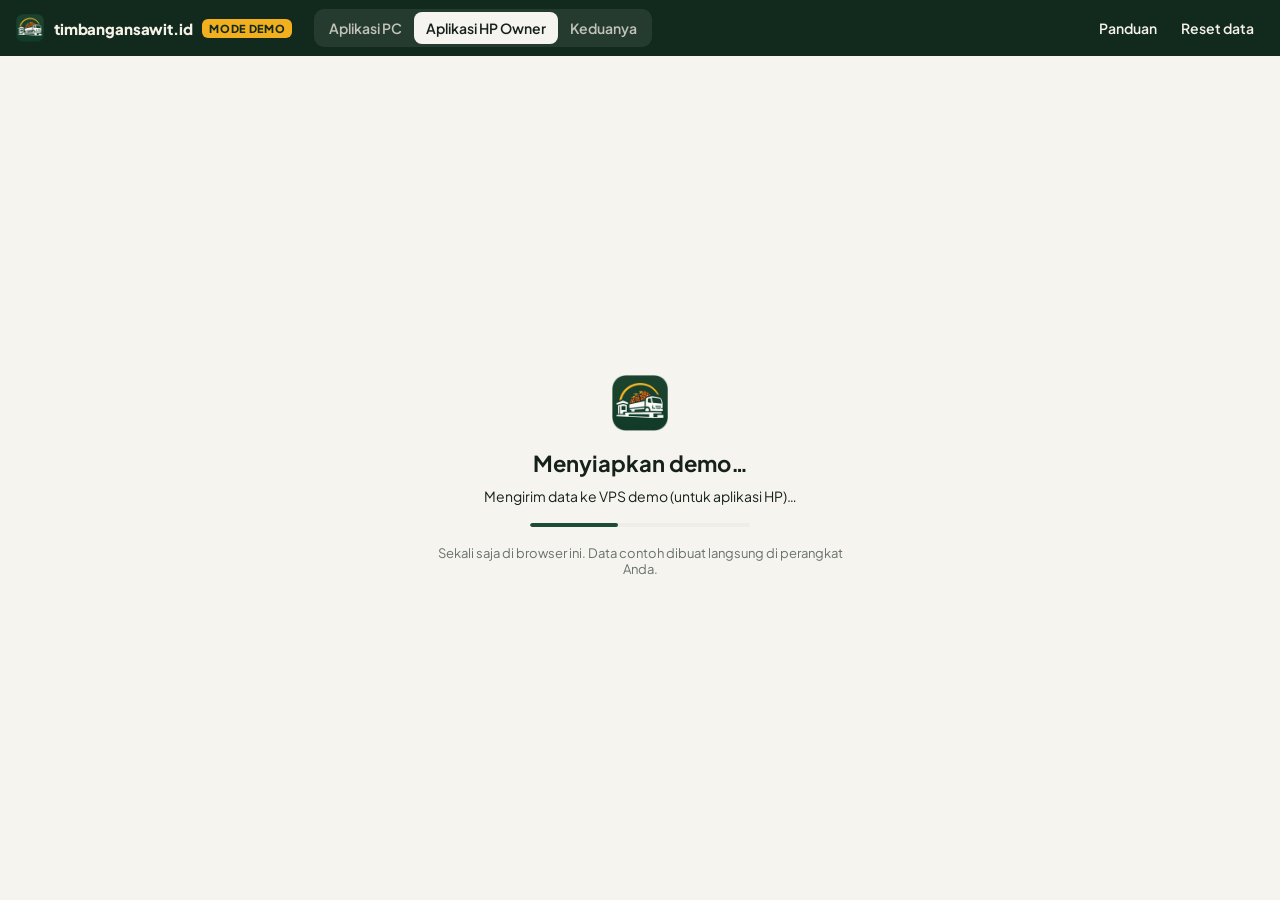
==== commit ed01cad7: "Demo $(date +%F): Stok Opname Reworks" ====
--- a/hp/index.html
+++ b/hp/index.html
@@ -10,8 +10,8 @@
     <link rel="apple-touch-icon" href="./apple-touch-icon.png" />
     <title>timbangansawit.id</title>
     <script src="./demo-fetch.js"></script>
-    <script type="module" crossorigin src="./assets/index-BgVlHppv.js"></script>
-    <link rel="stylesheet" crossorigin href="./assets/index-CEVxv9Tt.css">
+    <script type="module" crossorigin src="./assets/index-BCGbLpEi.js"></script>
+    <link rel="stylesheet" crossorigin href="./assets/index-BsXndkGc.css">
   </head>
   <body>
     <div id="root"></div>
--- a/hp/assets/index-BsXndkGc.css
+++ b/hp/assets/index-BsXndkGc.css
@@ -0,0 +1 @@
+@font-face{font-family:Plus Jakarta Sans;font-style:normal;font-display:swap;font-weight:400;src:url([data-uri]) format("woff2"),url([data-uri]) format("woff");unicode-range:U+0460-052F,U+1C80-1C8A,U+20B4,U+2DE0-2DFF,U+A640-A69F,U+FE2E-FE2F}@font-face{font-family:Plus Jakarta Sans;font-style:normal;font-display:swap;font-weight:400;src:url(./plus-jakarta-sans-vietnamese-400-normal-Cg2kxhWu.woff2) format("woff2"),url(./plus-jakarta-sans-vietnamese-400-normal-B8TCSmUq.woff) format("woff");unicode-range:U+0102-0103,U+0110-0111,U+0128-0129,U+0168-0169,U+01A0-01A1,U+01AF-01B0,U+0300-0301,U+0303-0304,U+0308-0309,U+0323,U+0329,U+1EA0-1EF9,U+20AB}@font-face{font-family:Plus Jakarta Sans;font-style:normal;font-display:swap;font-weight:400;src:url(./plus-jakarta-sans-latin-ext-400-normal-D127hM_v.woff2) format("woff2"),url(./plus-jakarta-sans-latin-ext-400-normal-2ppkqaOR.woff) format("woff");unicode-range:U+0100-02BA,U+02BD-02C5,U+02C7-02CC,U+02CE-02D7,U+02DD-02FF,U+0304,U+0308,U+0329,U+1D00-1DBF,U+1E00-1E9F,U+1EF2-1EFF,U+2020,U+20A0-20AB,U+20AD-20C0,U+2113,U+2C60-2C7F,U+A720-A7FF}@font-face{font-family:Plus Jakarta Sans;font-style:normal;font-display:swap;font-weight:400;src:url(./plus-jakarta-sans-latin-400-normal-Dhut76fR.woff2) format("woff2"),url(./plus-jakarta-sans-latin-400-normal-BDKaGhyp.woff) format("woff");unicode-range:U+0000-00FF,U+0131,U+0152-0153,U+02BB-02BC,U+02C6,U+02DA,U+02DC,U+0304,U+0308,U+0329,U+2000-206F,U+20AC,U+2122,U+2191,U+2193,U+2212,U+2215,U+FEFF,U+FFFD}@font-face{font-family:Plus Jakarta Sans;font-style:normal;font-display:swap;font-weight:500;src:url([data-uri]) format("woff2"),url([data-uri]) format("woff");unicode-range:U+0460-052F,U+1C80-1C8A,U+20B4,U+2DE0-2DFF,U+A640-A69F,U+FE2E-FE2F}@font-face{font-family:Plus Jakarta Sans;font-style:normal;font-display:swap;font-weight:500;src:url(./plus-jakarta-sans-vietnamese-500-normal-DiU8zqi-.woff2) format("woff2"),url(./plus-jakarta-sans-vietnamese-500-normal-CvE5C8T-.woff) format("woff");unicode-range:U+0102-0103,U+0110-0111,U+0128-0129,U+0168-0169,U+01A0-01A1,U+01AF-01B0,U+0300-0301,U+0303-0304,U+0308-0309,U+0323,U+0329,U+1EA0-1EF9,U+20AB}@font-face{font-family:Plus Jakarta Sans;font-style:normal;font-display:swap;font-weight:500;src:url(./plus-jakarta-sans-latin-ext-500-normal-9VZagAe1.woff2) format("woff2"),url(./plus-jakarta-sans-latin-ext-500-normal-CqEEAICU.woff) format("woff");unicode-range:U+0100-02BA,U+02BD-02C5,U+02C7-02CC,U+02CE-02D7,U+02DD-02FF,U+0304,U+0308,U+0329,U+1D00-1DBF,U+1E00-1E9F,U+1EF2-1EFF,U+2020,U+20A0-20AB,U+20AD-20C0,U+2113,U+2C60-2C7F,U+A720-A7FF}@font-face{font-family:Plus Jakarta Sans;font-style:normal;font-display:swap;font-weight:500;src:url(./plus-jakarta-sans-latin-500-normal-Bf-nb4oT.woff2) format("woff2"),url(./plus-jakarta-sans-latin-500-normal-DYtqi0QS.woff) format("woff");unicode-range:U+0000-00FF,U+0131,U+0152-0153,U+02BB-02BC,U+02C6,U+02DA,U+02DC,U+0304,U+0308,U+0329,U+2000-206F,U+20AC,U+2122,U+2191,U+2193,U+2212,U+2215,U+FEFF,U+FFFD}@font-face{font-family:Plus Jakarta Sans;font-style:normal;font-display:swap;font-weight:600;src:url([data-uri]) format("woff2"),url([data-uri]) format("woff");unicode-range:U+0460-052F,U+1C80-1C8A,U+20B4,U+2DE0-2DFF,U+A640-A69F,U+FE2E-FE2F}@font-face{font-family:Plus Jakarta Sans;font-style:normal;font-display:swap;font-weight:600;src:url(./plus-jakarta-sans-vietnamese-600-normal-Y4VTTRme.woff2) format("woff2"),url(./plus-jakarta-sans-vietnamese-600-normal-5YsyKbU1.woff) format("woff");unicode-range:U+0102-0103,U+0110-0111,U+0128-0129,U+0168-0169,U+01A0-01A1,U+01AF-01B0,U+0300-0301,U+0303-0304,U+0308-0309,U+0323,U+0329,U+1EA0-1EF9,U+20AB}@font-face{font-family:Plus Jakarta Sans;font-style:normal;font-display:swap;font-weight:600;src:url(./plus-jakarta-sans-latin-ext-600-normal-DQgPU_Cg.woff2) format("woff2"),url(./plus-jakarta-sans-latin-ext-600-normal-B0WRRYJ1.woff) format("woff");unicode-range:U+0100-02BA,U+02BD-02C5,U+02C7-02CC,U+02CE-02D7,U+02DD-02FF,U+0304,U+0308,U+0329,U+1D00-1DBF,U+1E00-1E9F,U+1EF2-1EFF,U+2020,U+20A0-20AB,U+20AD-20C0,U+2113,U+2C60-2C7F,U+A720-A7FF}@font-face{font-family:Plus Jakarta Sans;font-style:normal;font-display:swap;font-weight:600;src:url(./plus-jakarta-sans-latin-600-normal-DLTa1BUW.woff2) format("woff2"),url(./plus-jakarta-sans-latin-600-normal-BR_Ojra4.woff) format("woff");unicode-range:U+0000-00FF,U+0131,U+0152-0153,U+02BB-02BC,U+02C6,U+02DA,U+02DC,U+0304,U+0308,U+0329,U+2000-206F,U+20AC,U+2122,U+2191,U+2193,U+2212,U+2215,U+FEFF,U+FFFD}@font-face{font-family:Plus Jakarta Sans;font-style:normal;font-display:swap;font-weight:700;src:url([data-uri]) format("woff2"),url([data-uri]) format("woff");unicode-range:U+0460-052F,U+1C80-1C8A,U+20B4,U+2DE0-2DFF,U+A640-A69F,U+FE2E-FE2F}@font-face{font-family:Plus Jakarta Sans;font-style:normal;font-display:swap;font-weight:700;src:url(./plus-jakarta-sans-vietnamese-700-normal-CV6qDkkj.woff2) format("woff2"),url(./plus-jakarta-sans-vietnamese-700-normal-BCh_uG_5.woff) format("woff");unicode-range:U+0102-0103,U+0110-0111,U+0128-0129,U+0168-0169,U+01A0-01A1,U+01AF-01B0,U+0300-0301,U+0303-0304,U+0308-0309,U+0323,U+0329,U+1EA0-1EF9,U+20AB}@font-face{font-family:Plus Jakarta Sans;font-style:normal;font-display:swap;font-weight:700;src:url(./plus-jakarta-sans-latin-ext-700-normal-BajbvANd.woff2) format("woff2"),url(./plus-jakarta-sans-latin-ext-700-normal-8-d-IyIQ.woff) format("woff");unicode-range:U+0100-02BA,U+02BD-02C5,U+02C7-02CC,U+02CE-02D7,U+02DD-02FF,U+0304,U+0308,U+0329,U+1D00-1DBF,U+1E00-1E9F,U+1EF2-1EFF,U+2020,U+20A0-20AB,U+20AD-20C0,U+2113,U+2C60-2C7F,U+A720-A7FF}@font-face{font-family:Plus Jakarta Sans;font-style:normal;font-display:swap;font-weight:700;src:url(./plus-jakarta-sans-latin-700-normal-CfpNZvy6.woff2) format("woff2"),url(./plus-jakarta-sans-latin-700-normal-DqEcQeE5.woff) format("woff");unicode-range:U+0000-00FF,U+0131,U+0152-0153,U+02BB-02BC,U+02C6,U+02DA,U+02DC,U+0304,U+0308,U+0329,U+2000-206F,U+20AC,U+2122,U+2191,U+2193,U+2212,U+2215,U+FEFF,U+FFFD}@font-face{font-family:Plus Jakarta Sans;font-style:normal;font-display:swap;font-weight:800;src:url([data-uri]) format("woff2"),url([data-uri]) format("woff");unicode-range:U+0460-052F,U+1C80-1C8A,U+20B4,U+2DE0-2DFF,U+A640-A69F,U+FE2E-FE2F}@font-face{font-family:Plus Jakarta Sans;font-style:normal;font-display:swap;font-weight:800;src:url(./plus-jakarta-sans-vietnamese-800-normal-CxbopLd3.woff2) format("woff2"),url(./plus-jakarta-sans-vietnamese-800-normal-BkoGl_sr.woff) format("woff");unicode-range:U+0102-0103,U+0110-0111,U+0128-0129,U+0168-0169,U+01A0-01A1,U+01AF-01B0,U+0300-0301,U+0303-0304,U+0308-0309,U+0323,U+0329,U+1EA0-1EF9,U+20AB}@font-face{font-family:Plus Jakarta Sans;font-style:normal;font-display:swap;font-weight:800;src:url(./plus-jakarta-sans-latin-ext-800-normal-B6BjB2Ju.woff2) format("woff2"),url(./plus-jakarta-sans-latin-ext-800-normal-BPkb-LBK.woff) format("woff");unicode-range:U+0100-02BA,U+02BD-02C5,U+02C7-02CC,U+02CE-02D7,U+02DD-02FF,U+0304,U+0308,U+0329,U+1D00-1DBF,U+1E00-1E9F,U+1EF2-1EFF,U+2020,U+20A0-20AB,U+20AD-20C0,U+2113,U+2C60-2C7F,U+A720-A7FF}@font-face{font-family:Plus Jakarta Sans;font-style:normal;font-display:swap;font-weight:800;src:url(./plus-jakarta-sans-latin-800-normal-CusIZhrK.woff2) format("woff2"),url(./plus-jakarta-sans-latin-800-normal-BRNHt2w0.woff) format("woff");unicode-range:U+0000-00FF,U+0131,U+0152-0153,U+02BB-02BC,U+02C6,U+02DA,U+02DC,U+0304,U+0308,U+0329,U+2000-206F,U+20AC,U+2122,U+2191,U+2193,U+2212,U+2215,U+FEFF,U+FFFD}@layer properties{@supports (((-webkit-hyphens:none)) and (not (margin-trim:inline))) or ((-moz-orient:inline) and (not (color:rgb(from red r g b)))){*,:before,:after,::backdrop{--tw-translate-x:0;--tw-translate-y:0;--tw-translate-z:0;--tw-rotate-x:initial;--tw-rotate-y:initial;--tw-rotate-z:initial;--tw-skew-x:initial;--tw-skew-y:initial;--tw-space-y-reverse:0;--tw-divide-y-reverse:0;--tw-border-style:solid;--tw-leading:initial;--tw-font-weight:initial;--tw-tracking:initial;--tw-shadow:0 0 #0000;--tw-shadow-color:initial;--tw-shadow-alpha:100%;--tw-inset-shadow:0 0 #0000;--tw-inset-shadow-color:initial;--tw-inset-shadow-alpha:100%;--tw-ring-color:initial;--tw-ring-shadow:0 0 #0000;--tw-inset-ring-color:initial;--tw-inset-ring-shadow:0 0 #0000;--tw-ring-inset:initial;--tw-ring-offset-width:0px;--tw-ring-offset-color:#fff;--tw-ring-offset-shadow:0 0 #0000;--tw-blur:initial;--tw-brightness:initial;--tw-contrast:initial;--tw-grayscale:initial;--tw-hue-rotate:initial;--tw-invert:initial;--tw-opacity:initial;--tw-saturate:initial;--tw-sepia:initial;--tw-drop-shadow:initial;--tw-drop-shadow-color:initial;--tw-drop-shadow-alpha:100%;--tw-drop-shadow-size:initial;--tw-duration:initial}}}@layer theme{:root,:host{--font-sans:"Plus Jakarta Sans", "Segoe UI", system-ui, sans-serif;--font-mono:"Plus Jakarta Sans", "Segoe UI", system-ui, sans-serif;--color-white:#fff;--spacing:.25rem;--container-md:28rem;--container-xl:36rem;--text-xs:12px;--text-xs--line-height:16px;--text-sm:13px;--text-sm--line-height:18px;--text-lg:18px;--text-lg--line-height:24px;--text-2xl:28px;--text-2xl--line-height:34px;--font-weight-normal:400;--font-weight-medium:500;--font-weight-semibold:600;--font-weight-bold:700;--font-weight-extrabold:800;--tracking-tight:-.025em;--radius-md:12px;--ease-out:cubic-bezier(0, 0, .2, 1);--animate-spin:spin 1s linear infinite;--default-transition-duration:.15s;--default-transition-timing-function:cubic-bezier(.4, 0, .2, 1);--default-font-family:var(--font-sans);--default-mono-font-family:var(--font-mono);--color-paper:#f5f4ef;--color-surface:#fff;--color-sunken:#efede7;--color-field:#f8f7f3;--color-rule:#ecebe5;--color-rule-strong:#e0ded7;--color-ink:#16211b;--color-ink-2:#3f4a43;--color-ink-3:#69726c;--color-forest:#173f2d;--color-forest-deep:#122a1e;--color-action:#1d4b34;--color-action-hover:#163a28;--color-sun:#f2b01e;--color-focus:#2e7d4f;--color-tbs:#3fa36b;--color-tbs-ink:#1f6b43;--color-tbs-tint:#e6f1ea;--color-brd:#e8641e;--color-brd-ink:#b4500f;--color-brd-tint:#fdeee2;--color-pos:#1f7a48;--color-neg:#b42318;--color-warn:#8a5b00;--color-info:#2a5e9c;--color-pos-tint:#e6f1ea;--color-neg-tint:#fde8e6;--color-warn-tint:#fdf3d9;--color-info-tint:#e8eff8;--color-led-on:#a6f0b4;--color-led-warn:#f2b01e;--color-led-off:#f08a72;--color-mark-green:#0e3626;--color-mark-orange:#f48e16}}@layer base{*,:after,:before,::backdrop{box-sizing:border-box;border:0 solid;margin:0;padding:0}::file-selector-button{box-sizing:border-box;border:0 solid;margin:0;padding:0}html,:host{-webkit-text-size-adjust:100%;tab-size:4;line-height:1.5;font-family:var(--default-font-family,-apple-system, BlinkMacSystemFont, "Segoe UI", Roboto, "Helvetica Neue", "Noto Sans", Arial, sans-serif, "Apple Color Emoji", "Segoe UI Emoji", "Segoe UI Symbol", "Noto Color Emoji");font-feature-settings:var(--default-font-feature-settings,normal);font-variation-settings:var(--default-font-variation-settings,normal);-webkit-tap-highlight-color:transparent}hr{height:0;color:inherit;border-top-width:1px}abbr:where([title]){-webkit-text-decoration:underline dotted;text-decoration:underline dotted}h1,h2,h3,h4,h5,h6{font-size:inherit;font-weight:inherit}a{color:inherit;-webkit-text-decoration:inherit;text-decoration:inherit}b,strong{font-weight:bolder}code,kbd,samp,pre{font-family:var(--default-mono-font-family,ui-monospace, SFMono-Regular, Menlo, Monaco, Consolas, "Liberation Mono", "Courier New", monospace);font-feature-settings:var(--default-mono-font-feature-settings,normal);font-variation-settings:var(--default-mono-font-variation-settings,normal);font-size:1em}small{font-size:80%}sub,sup{vertical-align:baseline;font-size:75%;line-height:0;position:relative}sub{bottom:-.25em}sup{top:-.5em}table{text-indent:0;border-color:inherit;border-collapse:collapse}:-moz-focusring:where(:not(iframe)){outline:auto}progress{vertical-align:baseline}summary{display:list-item}ol,ul,menu{list-style:none}img,svg,video,canvas,audio,iframe,embed,object{vertical-align:middle;display:block}img,video{max-width:100%;height:auto}button,input,select,optgroup,textarea{font:inherit;font-feature-settings:inherit;font-variation-settings:inherit;letter-spacing:inherit;color:inherit;opacity:1;background-color:#0000;border-radius:0}::file-selector-button{font:inherit;font-feature-settings:inherit;font-variation-settings:inherit;letter-spacing:inherit;color:inherit;opacity:1;background-color:#0000;border-radius:0}:where(select:is([multiple],[size])) optgroup{font-weight:bolder}:where(select:is([multiple],[size])) optgroup option{padding-inline-start:20px}::file-selector-button{margin-inline-end:4px}::placeholder{opacity:1}@supports (not ((-webkit-appearance:-apple-pay-button))) or (contain-intrinsic-size:1px){::placeholder{color:currentColor}@supports (color:color-mix(in lab,red,red)){::placeholder{color:color-mix(in oklab,currentcolor 50%,transparent)}}}textarea{resize:vertical}::-webkit-search-decoration{-webkit-appearance:none}::-webkit-date-and-time-value{min-height:1lh;text-align:inherit}::-webkit-datetime-edit{display:inline-flex}::-webkit-datetime-edit-fields-wrapper{padding:0}::-webkit-datetime-edit{padding-block:0}::-webkit-datetime-edit-year-field{padding-block:0}::-webkit-datetime-edit-month-field{padding-block:0}::-webkit-datetime-edit-day-field{padding-block:0}::-webkit-datetime-edit-hour-field{padding-block:0}::-webkit-datetime-edit-minute-field{padding-block:0}::-webkit-datetime-edit-second-field{padding-block:0}::-webkit-datetime-edit-millisecond-field{padding-block:0}::-webkit-datetime-edit-meridiem-field{padding-block:0}::-webkit-calendar-picker-indicator{line-height:1}:-moz-ui-invalid{box-shadow:none}button,input:where([type=button],[type=reset],[type=submit]){appearance:button}::file-selector-button{appearance:button}::-webkit-inner-spin-button{height:auto}::-webkit-outer-spin-button{height:auto}[hidden]:where(:not([hidden=until-found])){display:none!important}}@layer components;@layer utilities{.pointer-events-auto{pointer-events:auto}.pointer-events-none{pointer-events:none}.sr-only{clip-path:inset(50%);white-space:nowrap;border-width:0;width:1px;height:1px;margin:-1px;padding:0;position:absolute;overflow:hidden}.absolute{position:absolute}.fixed{position:fixed}.relative{position:relative}.sticky{position:sticky}.inset-0{inset:0}.inset-x-0{inset-inline:0}.inset-x-3{inset-inline:calc(var(--spacing) * 3)}.inset-y-0{inset-block:0}.top-0{top:0}.top-1\/2{top:50%}.top-2{top:calc(var(--spacing) * 2)}.top-full{top:100%}.right-0{right:0}.right-3{right:calc(var(--spacing) * 3)}.bottom-0{bottom:0}.bottom-20{bottom:calc(var(--spacing) * 20)}.left-0{left:0}.left-1\/2{left:50%}.left-3{left:calc(var(--spacing) * 3)}.left-8{left:calc(var(--spacing) * 8)}.z-20{z-index:20}.z-40{z-index:40}.z-50{z-index:50}.z-\[100\]{z-index:100}.col-span-2{grid-column:span 2/span 2}.container{width:100%}@media(min-width:40rem){.container{max-width:40rem}}@media(min-width:48rem){.container{max-width:48rem}}@media(min-width:64rem){.container{max-width:64rem}}@media(min-width:80rem){.container{max-width:80rem}}@media(min-width:96rem){.container{max-width:96rem}}.-mx-1{margin-inline:calc(var(--spacing) * -1)}.-mx-4{margin-inline:calc(var(--spacing) * -4)}.mx-4{margin-inline:calc(var(--spacing) * 4)}.mx-auto{margin-inline:auto}.-mt-1{margin-top:calc(var(--spacing) * -1)}.mt-0\.5{margin-top:calc(var(--spacing) * .5)}.mt-1{margin-top:var(--spacing)}.mt-2{margin-top:calc(var(--spacing) * 2)}.mt-3{margin-top:calc(var(--spacing) * 3)}.mt-4{margin-top:calc(var(--spacing) * 4)}.mt-5{margin-top:calc(var(--spacing) * 5)}.mt-6{margin-top:calc(var(--spacing) * 6)}.mt-10{margin-top:calc(var(--spacing) * 10)}.mt-auto{margin-top:auto}.mt-px{margin-top:1px}.-mr-1{margin-right:calc(var(--spacing) * -1)}.-mr-2{margin-right:calc(var(--spacing) * -2)}.mb-2{margin-bottom:calc(var(--spacing) * 2)}.mb-3{margin-bottom:calc(var(--spacing) * 3)}.-ml-2{margin-left:calc(var(--spacing) * -2)}.ml-1{margin-left:var(--spacing)}.block{display:block}.flex{display:flex}.grid{display:grid}.hidden{display:none}.inline-flex{display:inline-flex}.size-1\.5{width:calc(var(--spacing) * 1.5);height:calc(var(--spacing) * 1.5)}.size-2{width:calc(var(--spacing) * 2);height:calc(var(--spacing) * 2)}.size-4{width:calc(var(--spacing) * 4);height:calc(var(--spacing) * 4)}.size-5{width:calc(var(--spacing) * 5);height:calc(var(--spacing) * 5)}.size-6{width:calc(var(--spacing) * 6);height:calc(var(--spacing) * 6)}.size-10{width:calc(var(--spacing) * 10);height:calc(var(--spacing) * 10)}.size-11{width:calc(var(--spacing) * 11);height:calc(var(--spacing) * 11)}.size-\[22px\]{width:22px;height:22px}.h-1{height:var(--spacing)}.h-2{height:calc(var(--spacing) * 2)}.h-3{height:calc(var(--spacing) * 3)}.h-3\.5{height:calc(var(--spacing) * 3.5)}.h-8{height:calc(var(--spacing) * 8)}.h-9{height:calc(var(--spacing) * 9)}.h-10{height:calc(var(--spacing) * 10)}.h-11{height:calc(var(--spacing) * 11)}.h-12{height:calc(var(--spacing) * 12)}.h-\[22px\]{height:22px}.max-h-\[90vh\]{max-height:90vh}.min-h-11{min-height:calc(var(--spacing) * 11)}.min-h-14{min-height:calc(var(--spacing) * 14)}.min-h-16{min-height:calc(var(--spacing) * 16)}.min-h-20{min-height:calc(var(--spacing) * 20)}.min-h-\[64px\]{min-height:64px}.min-h-\[68px\]{min-height:68px}.min-h-\[300px\]{min-height:300px}.min-h-full{min-height:100%}.w-2\/5{width:40%}.w-10{width:calc(var(--spacing) * 10)}.w-14{width:calc(var(--spacing) * 14)}.w-16{width:calc(var(--spacing) * 16)}.w-20{width:calc(var(--spacing) * 20)}.w-\[3px\]{width:3px}.w-full{width:100%}.max-w-md{max-width:var(--container-md)}.max-w-xl{max-width:var(--container-xl)}.min-w-0{min-width:0}.flex-1{flex:1}.shrink-0{flex-shrink:0}.-translate-x-1\/2{--tw-translate-x: -50% ;translate:var(--tw-translate-x) var(--tw-translate-y)}.-translate-y-1\/2{--tw-translate-y: -50% ;translate:var(--tw-translate-x) var(--tw-translate-y)}.transform{transform:var(--tw-rotate-x,) var(--tw-rotate-y,) var(--tw-rotate-z,) var(--tw-skew-x,) var(--tw-skew-y,)}.animate-spin{animation:var(--animate-spin)}.grid-cols-2{grid-template-columns:repeat(2,minmax(0,1fr))}.grid-cols-5{grid-template-columns:repeat(5,minmax(0,1fr))}.flex-col{flex-direction:column}.flex-wrap{flex-wrap:wrap}.place-items-center{place-items:center}.items-baseline{align-items:baseline}.items-center{align-items:center}.items-end{align-items:flex-end}.items-start{align-items:flex-start}.justify-between{justify-content:space-between}.justify-center{justify-content:center}.justify-end{justify-content:flex-end}.gap-0\.5{gap:calc(var(--spacing) * .5)}.gap-1{gap:var(--spacing)}.gap-1\.5{gap:calc(var(--spacing) * 1.5)}.gap-2{gap:calc(var(--spacing) * 2)}.gap-2\.5{gap:calc(var(--spacing) * 2.5)}.gap-3{gap:calc(var(--spacing) * 3)}.gap-3\.5{gap:calc(var(--spacing) * 3.5)}.gap-4{gap:calc(var(--spacing) * 4)}:where(.space-y-2>:not(:last-child)){--tw-space-y-reverse:0;margin-block-start:calc(calc(var(--spacing) * 2) * var(--tw-space-y-reverse));margin-block-end:calc(calc(var(--spacing) * 2) * calc(1 - var(--tw-space-y-reverse)))}:where(.space-y-3>:not(:last-child)){--tw-space-y-reverse:0;margin-block-start:calc(calc(var(--spacing) * 3) * var(--tw-space-y-reverse));margin-block-end:calc(calc(var(--spacing) * 3) * calc(1 - var(--tw-space-y-reverse)))}:where(.space-y-4>:not(:last-child)){--tw-space-y-reverse:0;margin-block-start:calc(calc(var(--spacing) * 4) * var(--tw-space-y-reverse));margin-block-end:calc(calc(var(--spacing) * 4) * calc(1 - var(--tw-space-y-reverse)))}:where(.space-y-5>:not(:last-child)){--tw-space-y-reverse:0;margin-block-start:calc(calc(var(--spacing) * 5) * var(--tw-space-y-reverse));margin-block-end:calc(calc(var(--spacing) * 5) * calc(1 - var(--tw-space-y-reverse)))}:where(.divide-y>:not(:last-child)){--tw-divide-y-reverse:0;border-bottom-style:var(--tw-border-style);border-top-style:var(--tw-border-style);border-top-width:calc(1px * var(--tw-divide-y-reverse));border-bottom-width:calc(1px * calc(1 - var(--tw-divide-y-reverse)))}:where(.divide-rule>:not(:last-child)){border-color:var(--color-rule)}.truncate{text-overflow:ellipsis;white-space:nowrap;overflow:hidden}.overflow-hidden{overflow:hidden}.overflow-x-auto{overflow-x:auto}.overflow-y-auto{overflow-y:auto}.rounded-\[8px\]{border-radius:8px}.rounded-\[10px\]{border-radius:10px}.rounded-\[11px\]{border-radius:11px}.rounded-\[12px\]{border-radius:12px}.rounded-\[13px\]{border-radius:13px}.rounded-\[14px\]{border-radius:14px}.rounded-\[16px\]{border-radius:16px}.rounded-\[18px\]{border-radius:18px}.rounded-\[20px\]{border-radius:20px}.rounded-\[24px\]{border-radius:24px}.rounded-full{border-radius:3.40282e38px}.rounded-md{border-radius:var(--radius-md)}.rounded-t-\[26px\]{border-top-left-radius:26px;border-top-right-radius:26px}.border{border-style:var(--tw-border-style);border-width:1px}.border-y{border-block-style:var(--tw-border-style);border-block-width:1px}.border-t{border-top-style:var(--tw-border-style);border-top-width:1px}.border-b{border-bottom-style:var(--tw-border-style);border-bottom-width:1px}.border-neg{border-color:var(--color-neg)}.border-rule{border-color:var(--color-rule)}.border-rule-strong{border-color:var(--color-rule-strong)}.border-white\/10{border-color:#ffffff1a}@supports (color:color-mix(in lab,red,red)){.border-white\/10{border-color:color-mix(in oklab,var(--color-white) 10%,transparent)}}.bg-action{background-color:var(--color-action)}.bg-brd{background-color:var(--color-brd)}.bg-brd-tint{background-color:var(--color-brd-tint)}.bg-field{background-color:var(--color-field)}.bg-forest{background-color:var(--color-forest)}.bg-forest-deep\/45{background-color:#122a1e73}@supports (color:color-mix(in lab,red,red)){.bg-forest-deep\/45{background-color:color-mix(in oklab,var(--color-forest-deep) 45%,transparent)}}.bg-info-tint{background-color:var(--color-info-tint)}.bg-ink{background-color:var(--color-ink)}.bg-ink\/15{background-color:#16211b26}@supports (color:color-mix(in lab,red,red)){.bg-ink\/15{background-color:color-mix(in oklab,var(--color-ink) 15%,transparent)}}.bg-led-off{background-color:var(--color-led-off)}.bg-led-on{background-color:var(--color-led-on)}.bg-led-warn{background-color:var(--color-led-warn)}.bg-neg{background-color:var(--color-neg)}.bg-neg-tint{background-color:var(--color-neg-tint)}.bg-paper{background-color:var(--color-paper)}.bg-pos-tint{background-color:var(--color-pos-tint)}.bg-sun{background-color:var(--color-sun)}.bg-sun\/20{background-color:#f2b01e33}@supports (color:color-mix(in lab,red,red)){.bg-sun\/20{background-color:color-mix(in oklab,var(--color-sun) 20%,transparent)}}.bg-sunken{background-color:var(--color-sunken)}.bg-surface{background-color:var(--color-surface)}.bg-tbs{background-color:var(--color-tbs)}.bg-tbs-tint{background-color:var(--color-tbs-tint)}.bg-warn-tint{background-color:var(--color-warn-tint)}.bg-white\/10{background-color:#ffffff1a}@supports (color:color-mix(in lab,red,red)){.bg-white\/10{background-color:color-mix(in oklab,var(--color-white) 10%,transparent)}}.bg-white\/50{background-color:#ffffff80}@supports (color:color-mix(in lab,red,red)){.bg-white\/50{background-color:color-mix(in oklab,var(--color-white) 50%,transparent)}}.bg-white\/\[\.12\]{background-color:#ffffff1f}@supports (color:color-mix(in lab,red,red)){.bg-white\/\[\.12\]{background-color:color-mix(in oklab,var(--color-white) 12%,transparent)}}.p-1{padding:var(--spacing)}.p-4{padding:calc(var(--spacing) * 4)}.px-1{padding-inline:var(--spacing)}.px-2{padding-inline:calc(var(--spacing) * 2)}.px-2\.5{padding-inline:calc(var(--spacing) * 2.5)}.px-3{padding-inline:calc(var(--spacing) * 3)}.px-3\.5{padding-inline:calc(var(--spacing) * 3.5)}.px-4{padding-inline:calc(var(--spacing) * 4)}.px-5{padding-inline:calc(var(--spacing) * 5)}.px-6{padding-inline:calc(var(--spacing) * 6)}.py-1{padding-block:var(--spacing)}.py-1\.5{padding-block:calc(var(--spacing) * 1.5)}.py-2{padding-block:calc(var(--spacing) * 2)}.py-2\.5{padding-block:calc(var(--spacing) * 2.5)}.py-3{padding-block:calc(var(--spacing) * 3)}.py-3\.5{padding-block:calc(var(--spacing) * 3.5)}.py-12{padding-block:calc(var(--spacing) * 12)}.pt-2{padding-top:calc(var(--spacing) * 2)}.pt-3{padding-top:calc(var(--spacing) * 3)}.pt-4{padding-top:calc(var(--spacing) * 4)}.pt-5{padding-top:calc(var(--spacing) * 5)}.pt-6{padding-top:calc(var(--spacing) * 6)}.pt-7{padding-top:calc(var(--spacing) * 7)}.pt-10{padding-top:calc(var(--spacing) * 10)}.pt-14{padding-top:calc(var(--spacing) * 14)}.pr-2{padding-right:calc(var(--spacing) * 2)}.pr-3{padding-right:calc(var(--spacing) * 3)}.pr-4{padding-right:calc(var(--spacing) * 4)}.pr-10{padding-right:calc(var(--spacing) * 10)}.pb-2{padding-bottom:calc(var(--spacing) * 2)}.pb-3{padding-bottom:calc(var(--spacing) * 3)}.pb-4{padding-bottom:calc(var(--spacing) * 4)}.pb-5{padding-bottom:calc(var(--spacing) * 5)}.pb-6{padding-bottom:calc(var(--spacing) * 6)}.pb-8{padding-bottom:calc(var(--spacing) * 8)}.pb-24{padding-bottom:calc(var(--spacing) * 24)}.pl-0\.5{padding-left:calc(var(--spacing) * .5)}.pl-4{padding-left:calc(var(--spacing) * 4)}.pl-5{padding-left:calc(var(--spacing) * 5)}.pl-10{padding-left:calc(var(--spacing) * 10)}.pl-11{padding-left:calc(var(--spacing) * 11)}.text-center{text-align:center}.text-left{text-align:left}.text-right{text-align:right}.text-2xl{font-size:var(--text-2xl);line-height:var(--tw-leading,var(--text-2xl--line-height))}.text-lg{font-size:var(--text-lg);line-height:var(--tw-leading,var(--text-lg--line-height))}.text-sm{font-size:var(--text-sm);line-height:var(--tw-leading,var(--text-sm--line-height))}.text-xs{font-size:var(--text-xs);line-height:var(--tw-leading,var(--text-xs--line-height))}.text-\[11\.5px\]{font-size:11.5px}.text-\[11px\]{font-size:11px}.text-\[12\.5px\]{font-size:12.5px}.text-\[12px\]{font-size:12px}.text-\[13px\]{font-size:13px}.text-\[14px\]{font-size:14px}.text-\[15px\]{font-size:15px}.text-\[16px\]{font-size:16px}.text-\[17px\]{font-size:17px}.text-\[19px\]{font-size:19px}.text-\[20px\]{font-size:20px}.text-\[21px\]{font-size:21px}.text-\[22px\]{font-size:22px}.text-\[28px\]{font-size:28px}.text-\[32px\]{font-size:32px}.text-\[34px\]{font-size:34px}.leading-5{--tw-leading:calc(var(--spacing) * 5);line-height:calc(var(--spacing) * 5)}.leading-6{--tw-leading:calc(var(--spacing) * 6);line-height:calc(var(--spacing) * 6)}.leading-7{--tw-leading:calc(var(--spacing) * 7);line-height:calc(var(--spacing) * 7)}.leading-8{--tw-leading:calc(var(--spacing) * 8);line-height:calc(var(--spacing) * 8)}.leading-9{--tw-leading:calc(var(--spacing) * 9);line-height:calc(var(--spacing) * 9)}.leading-10{--tw-leading:calc(var(--spacing) * 10);line-height:calc(var(--spacing) * 10)}.font-bold{--tw-font-weight:var(--font-weight-bold);font-weight:var(--font-weight-bold)}.font-extrabold{--tw-font-weight:var(--font-weight-extrabold);font-weight:var(--font-weight-extrabold)}.font-medium{--tw-font-weight:var(--font-weight-medium);font-weight:var(--font-weight-medium)}.font-semibold{--tw-font-weight:var(--font-weight-semibold);font-weight:var(--font-weight-semibold)}.tracking-\[-0\.02em\]{--tw-tracking:-.02em;letter-spacing:-.02em}.tracking-\[-0\.03em\]{--tw-tracking:-.03em;letter-spacing:-.03em}.tracking-tight{--tw-tracking:var(--tracking-tight);letter-spacing:var(--tracking-tight)}.text-pretty{text-wrap:pretty}.whitespace-normal{white-space:normal}.whitespace-nowrap{white-space:nowrap}.text-action{color:var(--color-action)}.text-brd-ink{color:var(--color-brd-ink)}.text-forest{color:var(--color-forest)}.text-info{color:var(--color-info)}.text-ink{color:var(--color-ink)}.text-ink-2{color:var(--color-ink-2)}.text-ink-3{color:var(--color-ink-3)}.text-ink-3\/70{color:#69726cb3}@supports (color:color-mix(in lab,red,red)){.text-ink-3\/70{color:color-mix(in oklab,var(--color-ink-3) 70%,transparent)}}.text-led-off{color:var(--color-led-off)}.text-led-on{color:var(--color-led-on)}.text-mark-green{color:var(--color-mark-green)}.text-mark-orange{color:var(--color-mark-orange)}.text-neg{color:var(--color-neg)}.text-pos{color:var(--color-pos)}.text-sun{color:var(--color-sun)}.text-tbs-ink{color:var(--color-tbs-ink)}.text-warn{color:var(--color-warn)}.text-white{color:var(--color-white)}.text-white\/60{color:#fff9}@supports (color:color-mix(in lab,red,red)){.text-white\/60{color:color-mix(in oklab,var(--color-white) 60%,transparent)}}.text-white\/70{color:#ffffffb3}@supports (color:color-mix(in lab,red,red)){.text-white\/70{color:color-mix(in oklab,var(--color-white) 70%,transparent)}}.text-white\/80{color:#fffc}@supports (color:color-mix(in lab,red,red)){.text-white\/80{color:color-mix(in oklab,var(--color-white) 80%,transparent)}}.text-white\/85{color:#ffffffd9}@supports (color:color-mix(in lab,red,red)){.text-white\/85{color:color-mix(in oklab,var(--color-white) 85%,transparent)}}.underline{text-decoration-line:underline}.accent-\[var\(--color-action\)\]{accent-color:var(--color-action)}.opacity-0{opacity:0}.opacity-55{opacity:.55}.shadow{--tw-shadow:0 1px 3px 0 var(--tw-shadow-color,#0000001a), 0 1px 2px -1px var(--tw-shadow-color,#0000001a);box-shadow:var(--tw-inset-shadow),var(--tw-inset-ring-shadow),var(--tw-ring-offset-shadow),var(--tw-ring-shadow),var(--tw-shadow)}.shadow-\[0_-1px_0_rgb\(16_24_20\/0\.06\)\,0_-8px_24px_-12px_rgb\(16_24_20\/0\.12\)\]{--tw-shadow:0 -1px 0 var(--tw-shadow-color,#1018140f), 0 -8px 24px -12px var(--tw-shadow-color,#1018141f);box-shadow:var(--tw-inset-shadow),var(--tw-inset-ring-shadow),var(--tw-ring-offset-shadow),var(--tw-ring-shadow),var(--tw-shadow)}.shadow-card{--tw-shadow:0 1px 2px var(--tw-shadow-color,#1018140a), 0 6px 20px -10px var(--tw-shadow-color,#1018141f);box-shadow:var(--tw-inset-shadow),var(--tw-inset-ring-shadow),var(--tw-ring-offset-shadow),var(--tw-ring-shadow),var(--tw-shadow)}.shadow-float{--tw-shadow:0 12px 32px -10px var(--tw-shadow-color,#10181447), 0 0 0 1px var(--tw-shadow-color,#1018140a);box-shadow:var(--tw-inset-shadow),var(--tw-inset-ring-shadow),var(--tw-ring-offset-shadow),var(--tw-ring-shadow),var(--tw-shadow)}.shadow-soft{--tw-shadow:0 1px 2px var(--tw-shadow-color,#1018140f);box-shadow:var(--tw-inset-shadow),var(--tw-inset-ring-shadow),var(--tw-ring-offset-shadow),var(--tw-ring-shadow),var(--tw-shadow)}.ring-1{--tw-ring-shadow:var(--tw-ring-inset,) 0 0 0 calc(1px + var(--tw-ring-offset-width)) var(--tw-ring-color,currentcolor);box-shadow:var(--tw-inset-shadow),var(--tw-inset-ring-shadow),var(--tw-ring-offset-shadow),var(--tw-ring-shadow),var(--tw-shadow)}.ring-rule-strong{--tw-ring-color:var(--color-rule-strong)}.ring-warn\/25{--tw-ring-color:#8a5b0040}@supports (color:color-mix(in lab,red,red)){.ring-warn\/25{--tw-ring-color:color-mix(in oklab, var(--color-warn) 25%, transparent)}}.ring-white\/10{--tw-ring-color:#ffffff1a}@supports (color:color-mix(in lab,red,red)){.ring-white\/10{--tw-ring-color:color-mix(in oklab, var(--color-white) 10%, transparent)}}.filter{filter:var(--tw-blur,) var(--tw-brightness,) var(--tw-contrast,) var(--tw-grayscale,) var(--tw-hue-rotate,) var(--tw-invert,) var(--tw-saturate,) var(--tw-sepia,) var(--tw-drop-shadow,)}.transition{transition-property:color,background-color,border-color,outline-color,text-decoration-color,fill,stroke,--tw-gradient-from,--tw-gradient-via,--tw-gradient-to,opacity,box-shadow,transform,translate,scale,rotate,filter,-webkit-backdrop-filter,backdrop-filter,display,content-visibility,overlay,pointer-events;transition-timing-function:var(--tw-ease,var(--default-transition-timing-function));transition-duration:var(--tw-duration,var(--default-transition-duration))}.transition-opacity{transition-property:opacity;transition-timing-function:var(--tw-ease,var(--default-transition-timing-function));transition-duration:var(--tw-duration,var(--default-transition-duration))}.duration-150{--tw-duration:.15s;transition-duration:.15s}.ring-inset{--tw-ring-inset:inset}.placeholder\:font-normal::placeholder{--tw-font-weight:var(--font-weight-normal);font-weight:var(--font-weight-normal)}.placeholder\:text-ink-3::placeholder{color:var(--color-ink-3)}.first\:mt-0:first-child{margin-top:0}.last\:border-b-0:last-child{border-bottom-style:var(--tw-border-style);border-bottom-width:0}.focus\:border-action:focus{border-color:var(--color-action)}.focus\:border-neg:focus{border-color:var(--color-neg)}.focus\:bg-surface:focus{background-color:var(--color-surface)}.focus\:shadow-\[0_0_0_4px_rgb\(29_75_52\/0\.12\)\]:focus{--tw-shadow:0 0 0 4px var(--tw-shadow-color,#1d4b341f);box-shadow:var(--tw-inset-shadow),var(--tw-inset-ring-shadow),var(--tw-ring-offset-shadow),var(--tw-ring-shadow),var(--tw-shadow)}.focus\:outline-none:focus{--tw-outline-style:none;outline-style:none}.active\:bg-action-hover:active{background-color:var(--color-action-hover)}.active\:bg-field:active{background-color:var(--color-field)}.active\:bg-sunken:active{background-color:var(--color-sunken)}.active\:bg-white\/20:active{background-color:#fff3}@supports (color:color-mix(in lab,red,red)){.active\:bg-white\/20:active{background-color:color-mix(in oklab,var(--color-white) 20%,transparent)}}.active\:brightness-95:active{--tw-brightness:brightness(95%);filter:var(--tw-blur,) var(--tw-brightness,) var(--tw-contrast,) var(--tw-grayscale,) var(--tw-hue-rotate,) var(--tw-invert,) var(--tw-saturate,) var(--tw-sepia,) var(--tw-drop-shadow,)}.disabled\:bg-sunken:disabled{background-color:var(--color-sunken)}.disabled\:text-ink-3:disabled{color:var(--color-ink-3)}.disabled\:shadow-none:disabled{--tw-shadow:0 0 #0000;box-shadow:var(--tw-inset-shadow),var(--tw-inset-ring-shadow),var(--tw-ring-offset-shadow),var(--tw-ring-shadow),var(--tw-shadow)}.disabled\:ring-0:disabled{--tw-ring-shadow:var(--tw-ring-inset,) 0 0 0 calc(0px + var(--tw-ring-offset-width)) var(--tw-ring-color,currentcolor);box-shadow:var(--tw-inset-shadow),var(--tw-inset-ring-shadow),var(--tw-ring-offset-shadow),var(--tw-ring-shadow),var(--tw-shadow)}}html,body,#root{min-height:100%}body{background:var(--color-paper);color:var(--color-ink);font-family:var(--font-sans);-webkit-font-smoothing:antialiased;-webkit-tap-highlight-color:transparent;overscroll-behavior-y:none;font-size:16px;line-height:24px}:focus-visible{outline:2px solid var(--color-focus);outline-offset:2px}.num{font-variant-numeric:tabular-nums;text-align:right;white-space:nowrap}.figure{font-variant-numeric:tabular-nums;letter-spacing:-.01em}.mono{font-variant-numeric:tabular-nums;letter-spacing:.02em;white-space:nowrap}h1,h2,h3{letter-spacing:-.02em}.safe-bottom{padding-bottom:env(safe-area-inset-bottom)}.safe-top{padding-top:env(safe-area-inset-top)}@keyframes blink{50%{opacity:.25}}.animate-blink{animation:1s step-end infinite blink}:root{--ease-out:cubic-bezier(.2, .8, .2, 1);--ease-in:cubic-bezier(.4, 0, 1, 1);--dur-press:.12s;--dur-enter:.18s}.press{transition-property:color,background-color,box-shadow,transform,opacity;transition-duration:var(--dur-press);transition-timing-function:var(--ease-out)}.press:active:not(:disabled){transform:scale(.97)}@keyframes enter-up{0%{opacity:0;transform:translateY(var(--rise,6px))}}.animate-enter{animation:enter-up var(--dur-enter) var(--ease-out) backwards}.animate-drop{--rise:-4px;animation:enter-up var(--dur-enter) var(--ease-out) backwards}.animate-pop{animation:pop-in .14s var(--ease-out) backwards;transform-origin:top}@keyframes pop-in{0%{opacity:0;transform:translateY(-4px)scale(.98)}}@keyframes row-in{0%{opacity:0;transform:translateY(4px)}}.rows-enter tbody tr:nth-child(-n+12),.list-enter>:nth-child(-n+12){animation:row-in var(--dur-enter) var(--ease-out) backwards}.rows-enter tbody tr:nth-child(2),.list-enter>:nth-child(2){animation-delay:15ms}.rows-enter tbody tr:nth-child(3),.list-enter>:nth-child(3){animation-delay:30ms}.rows-enter tbody tr:nth-child(4),.list-enter>:nth-child(4){animation-delay:45ms}.rows-enter tbody tr:nth-child(5),.list-enter>:nth-child(5){animation-delay:60ms}.rows-enter tbody tr:nth-child(6),.list-enter>:nth-child(6){animation-delay:75ms}.rows-enter tbody tr:nth-child(7),.list-enter>:nth-child(7){animation-delay:90ms}.rows-enter tbody tr:nth-child(8),.list-enter>:nth-child(8){animation-delay:.105s}.rows-enter tbody tr:nth-child(9),.list-enter>:nth-child(9){animation-delay:.12s}.rows-enter tbody tr:nth-child(10),.list-enter>:nth-child(10){animation-delay:.135s}.rows-enter tbody tr:nth-child(11),.list-enter>:nth-child(11){animation-delay:.15s}.rows-enter tbody tr:nth-child(12),.list-enter>:nth-child(12){animation-delay:.165s}@keyframes fresh-row{0%,35%{background-color:#f2b01e38}to{background-color:#0000}}tr.fresh>td,li.fresh,.fresh-box{animation:fresh-row 1.8s var(--ease-out) both}@keyframes shake{0%,to{transform:none}20%{transform:translate(-4px)}40%{transform:translate(4px)}60%{transform:translate(-3px)}80%{transform:translate(2px)}}.animate-shake{animation:shake .26s var(--ease-out)}@keyframes draw{to{stroke-dashoffset:0}}.check-draw path{stroke-dasharray:24;stroke-dashoffset:24px;animation:draw .28s var(--ease-out) 60ms forwards}.skeleton{background:var(--color-sunken);border-radius:6px;position:relative;overflow:hidden}.skeleton:after{content:"";background:linear-gradient(90deg,#0000,#fff9,#0000);animation:1.3s ease-in-out infinite shimmer;position:absolute;inset:0;transform:translate(-100%)}@keyframes shimmer{to{transform:translate(100%)}}.indicator{pointer-events:none;position:absolute;top:0;left:0}.indicator.ready{transition:transform .22s var(--ease-out),width .22s var(--ease-out),height .22s var(--ease-out)}@keyframes ready-pulse{0%{opacity:.55;transform:scale(1)}to{opacity:0;transform:scale(1.12,1.35)}}.ready-pulse{position:relative}.ready-pulse:after{content:"";border-radius:inherit;box-shadow:0 0 0 3px var(--color-sun);animation:ready-pulse .7s var(--ease-out) both;pointer-events:none;position:absolute;inset:0}@keyframes screen-fade{0%{opacity:0}}@keyframes screen-push{0%{opacity:0;transform:translate(56px)}}@keyframes screen-pop{0%{opacity:0;transform:translate(-28px)}}.screen-tab{animation:screen-fade var(--dur-enter) var(--ease-out) backwards}.screen-push{animation:screen-push .24s var(--ease-out) backwards}.screen-pop{animation:screen-pop .24s var(--ease-out) backwards}@media(prefers-reduced-motion:reduce){*,:before,:after{transition-duration:1ms!important;animation-duration:1ms!important;animation-iteration-count:1!important;animation-delay:0s!important}.skeleton:after{display:none}}.no-scrollbar{scrollbar-width:none}.no-scrollbar::-webkit-scrollbar{display:none}@property --tw-translate-x{syntax:"*";inherits:false;initial-value:0}@property --tw-translate-y{syntax:"*";inherits:false;initial-value:0}@property --tw-translate-z{syntax:"*";inherits:false;initial-value:0}@property --tw-rotate-x{syntax:"*";inherits:false}@property --tw-rotate-y{syntax:"*";inherits:false}@property --tw-rotate-z{syntax:"*";inherits:false}@property --tw-skew-x{syntax:"*";inherits:false}@property --tw-skew-y{syntax:"*";inherits:false}@property --tw-space-y-reverse{syntax:"*";inherits:false;initial-value:0}@property --tw-divide-y-reverse{syntax:"*";inherits:false;initial-value:0}@property --tw-border-style{syntax:"*";inherits:false;initial-value:solid}@property --tw-leading{syntax:"*";inherits:false}@property --tw-font-weight{syntax:"*";inherits:false}@property --tw-tracking{syntax:"*";inherits:false}@property --tw-shadow{syntax:"*";inherits:false;initial-value:0 0 #0000}@property --tw-shadow-color{syntax:"*";inherits:false}@property --tw-shadow-alpha{syntax:"<percentage>";inherits:false;initial-value:100%}@property --tw-inset-shadow{syntax:"*";inherits:false;initial-value:0 0 #0000}@property --tw-inset-shadow-color{syntax:"*";inherits:false}@property --tw-inset-shadow-alpha{syntax:"<percentage>";inherits:false;initial-value:100%}@property --tw-ring-color{syntax:"*";inherits:false}@property --tw-ring-shadow{syntax:"*";inherits:false;initial-value:0 0 #0000}@property --tw-inset-ring-color{syntax:"*";inherits:false}@property --tw-inset-ring-shadow{syntax:"*";inherits:false;initial-value:0 0 #0000}@property --tw-ring-inset{syntax:"*";inherits:false}@property --tw-ring-offset-width{syntax:"<length>";inherits:false;initial-value:0}@property --tw-ring-offset-color{syntax:"*";inherits:false;initial-value:#fff}@property --tw-ring-offset-shadow{syntax:"*";inherits:false;initial-value:0 0 #0000}@property --tw-blur{syntax:"*";inherits:false}@property --tw-brightness{syntax:"*";inherits:false}@property --tw-contrast{syntax:"*";inherits:false}@property --tw-grayscale{syntax:"*";inherits:false}@property --tw-hue-rotate{syntax:"*";inherits:false}@property --tw-invert{syntax:"*";inherits:false}@property --tw-opacity{syntax:"*";inherits:false}@property --tw-saturate{syntax:"*";inherits:false}@property --tw-sepia{syntax:"*";inherits:false}@property --tw-drop-shadow{syntax:"*";inherits:false}@property --tw-drop-shadow-color{syntax:"*";inherits:false}@property --tw-drop-shadow-alpha{syntax:"<percentage>";inherits:false;initial-value:100%}@property --tw-drop-shadow-size{syntax:"*";inherits:false}@property --tw-duration{syntax:"*";inherits:false}@keyframes spin{to{transform:rotate(360deg)}}
